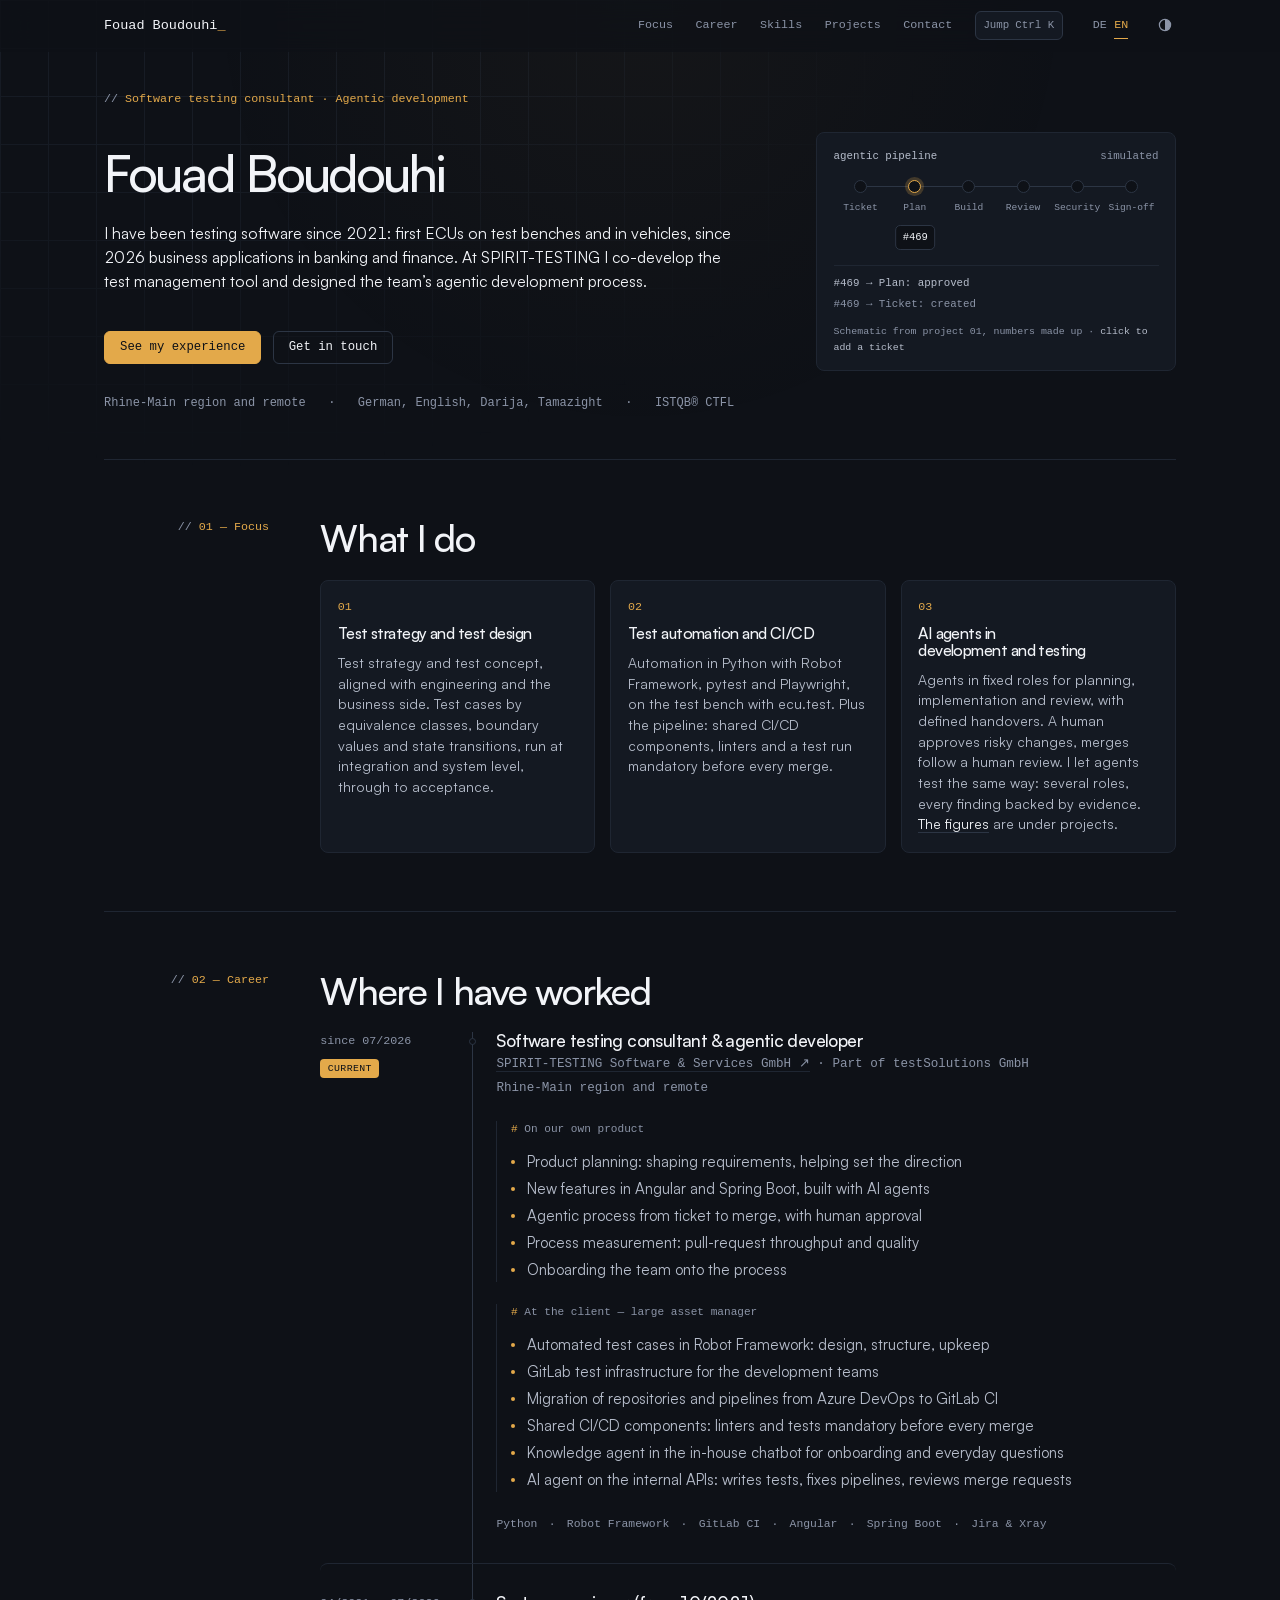
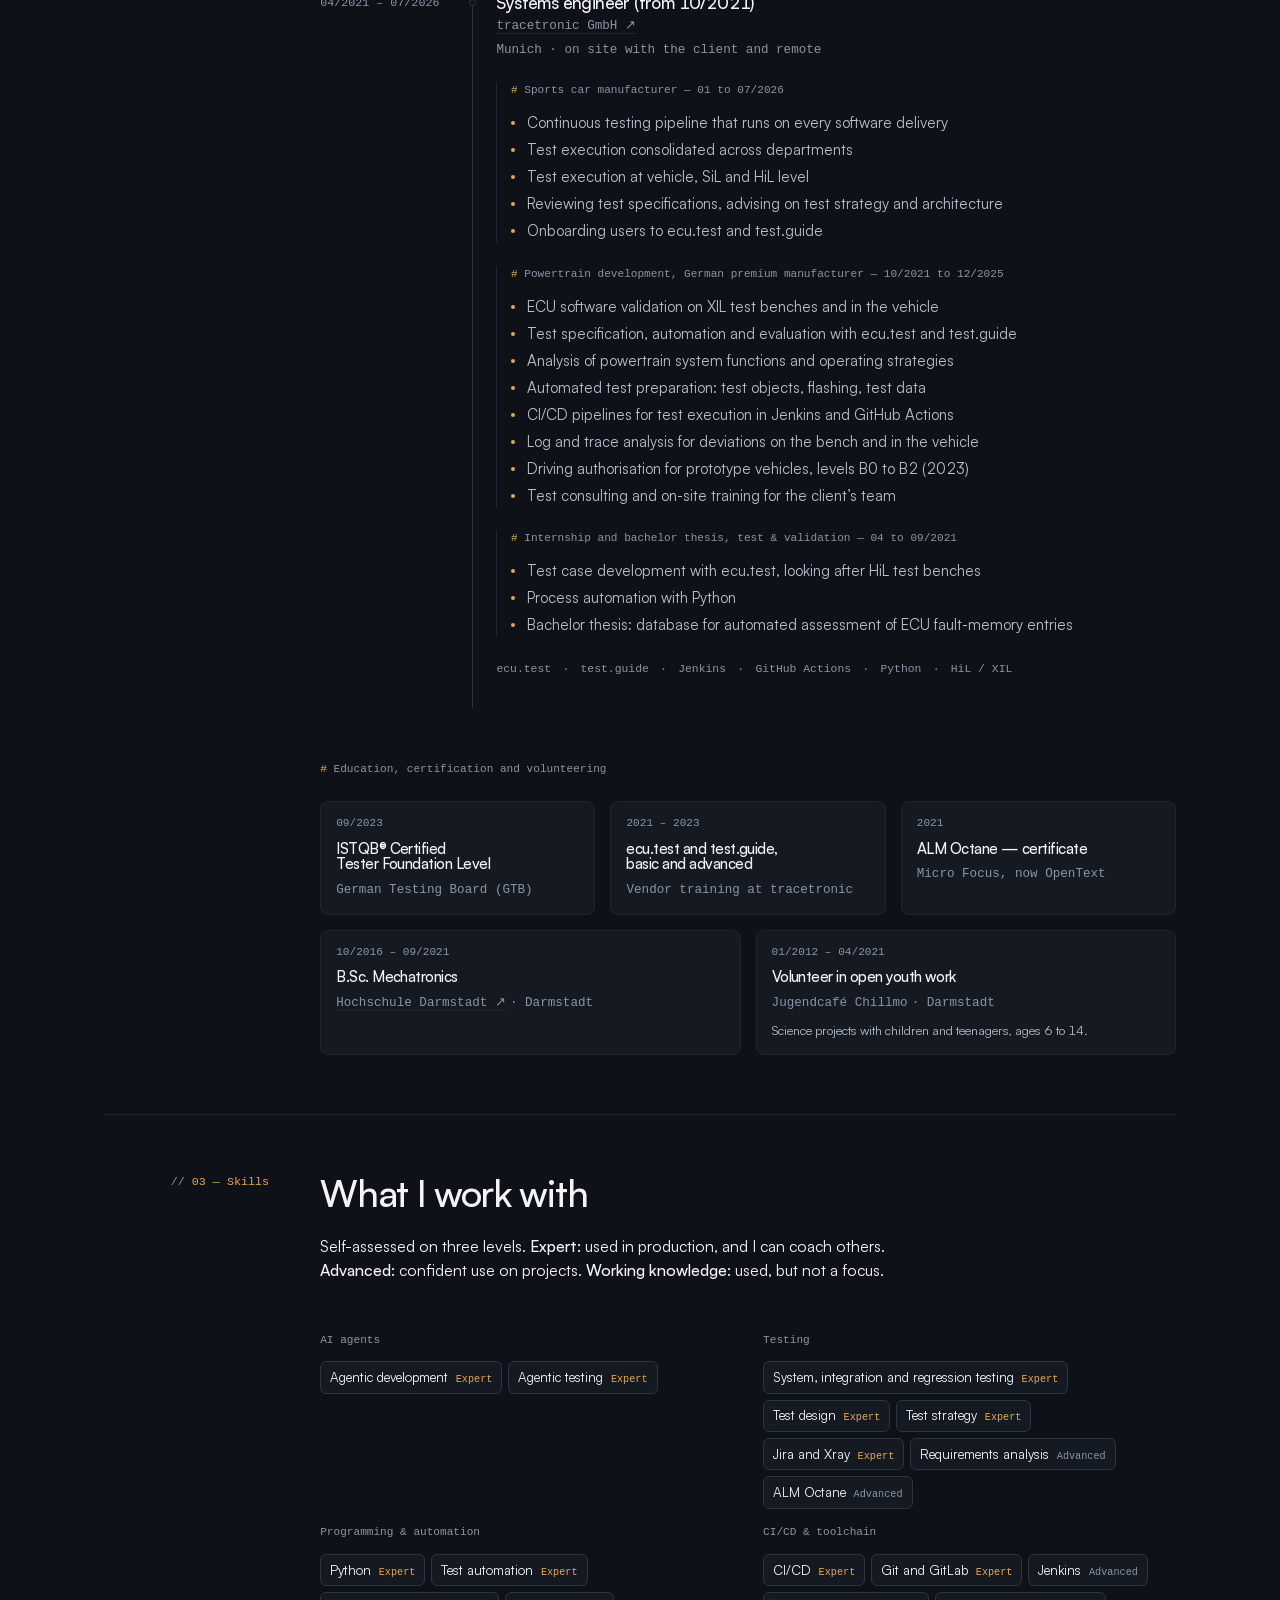
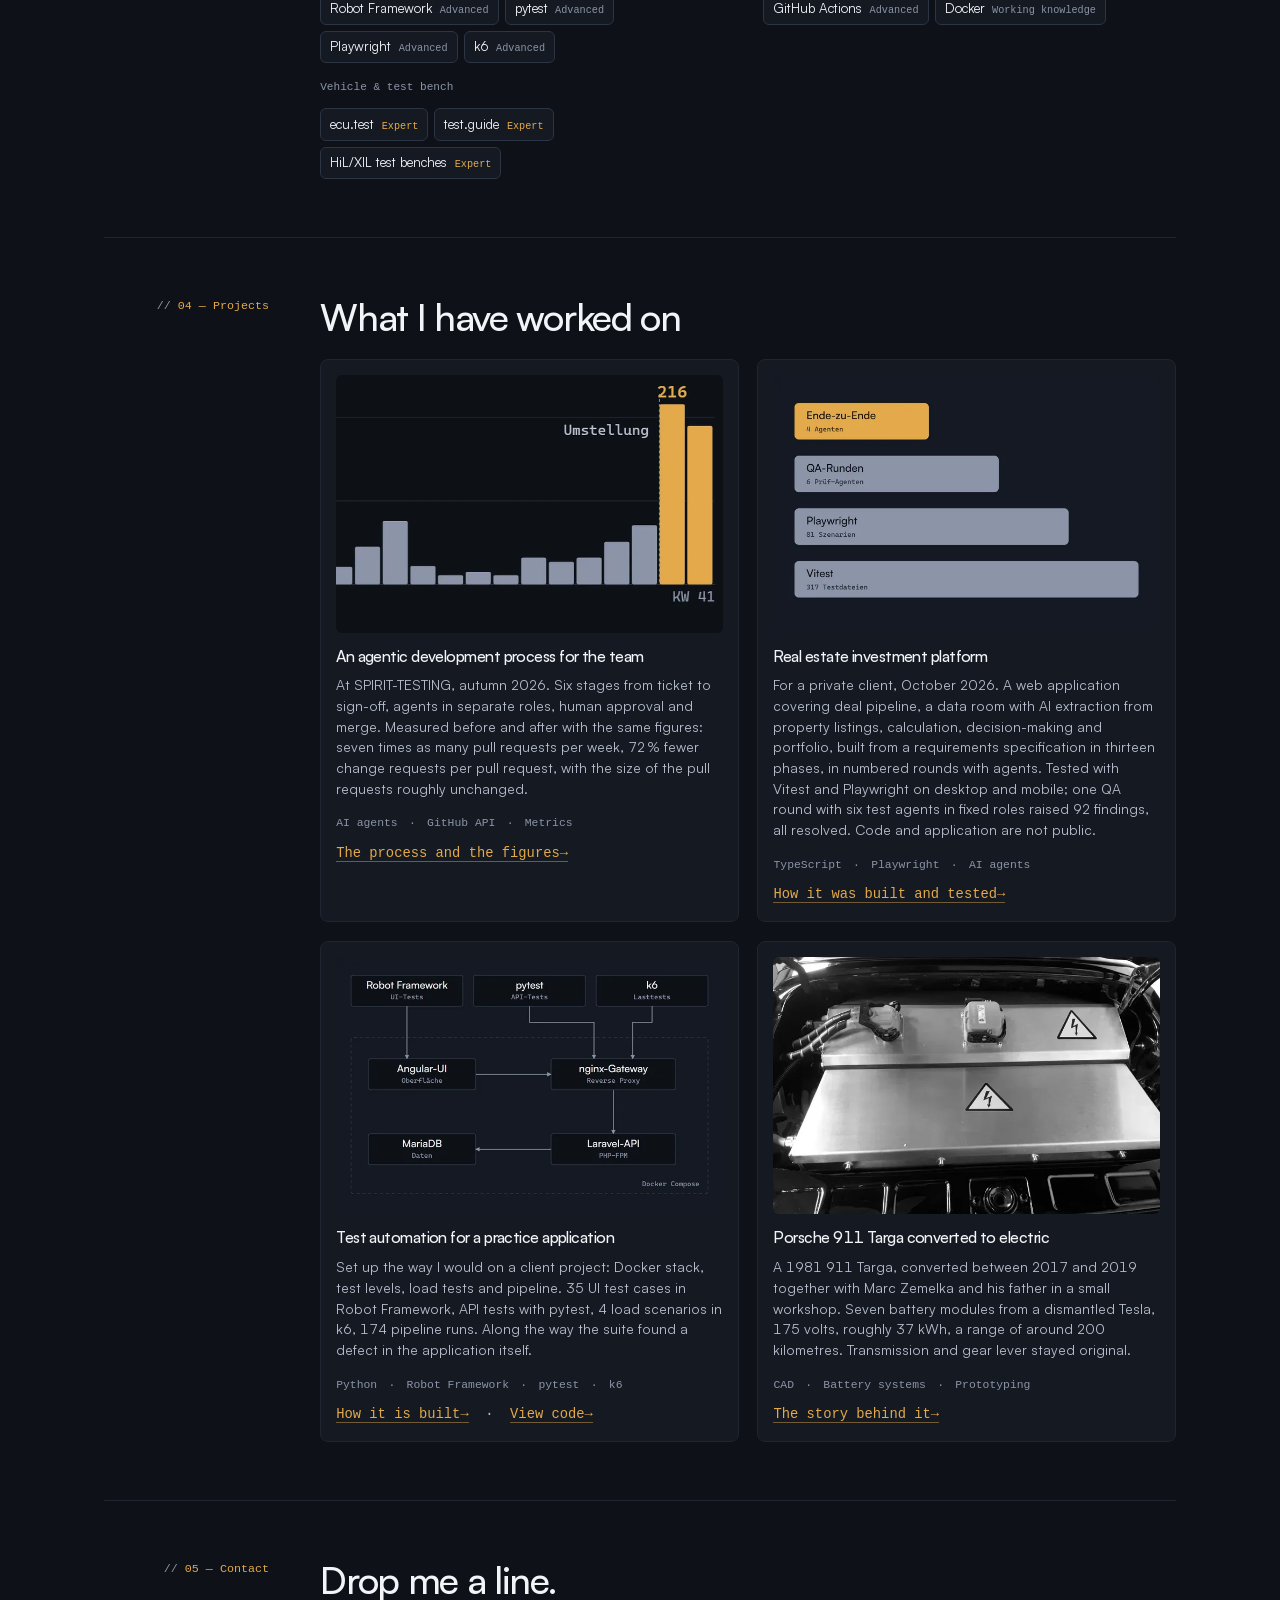
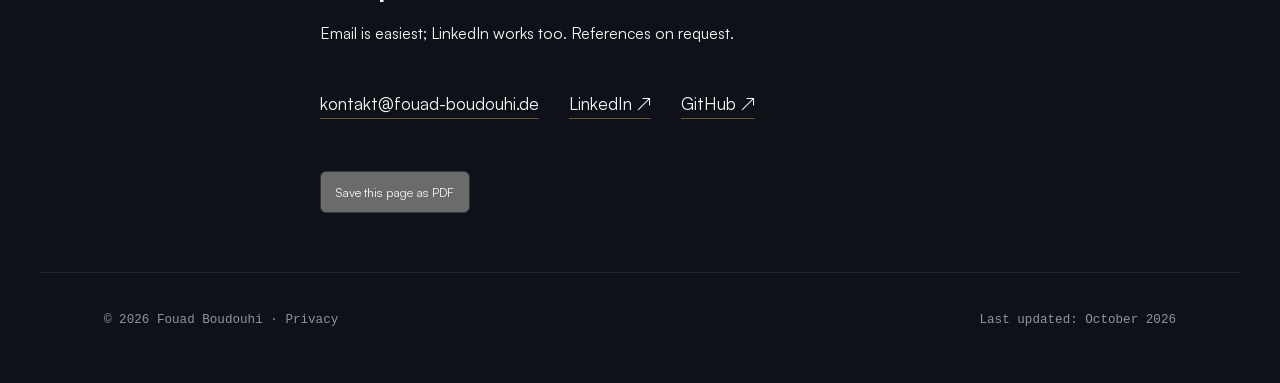
==== index.html @ e97fca6d "Startseite gekuerzt: Hero, Schwerpunkte, Werdegang, Faehigkeiten, Kontakt Dopplungen und Erklaersaet" ====
<!doctype html>
<html lang="de" data-lang="de">
<head>
<meta charset="utf-8">
<meta name="viewport" content="width=device-width, initial-scale=1">
<title>Fouad Boudouhi — Berater für Softwaretesting und agentische Entwicklung</title>
<meta name="description" content="Fouad Boudouhi, Berater für Softwaretesting und agentische Entwicklung bei SPIRIT-TESTING. Testautomatisierung, CI/CD und KI-Agenten in Entwicklung und Test. Automotive, Banking &amp; Finance, Rhein-Main und remote.">
<meta name="color-scheme" content="dark light">
<meta name="theme-color" content="#0e1117">
<!-- Vorschau beim Teilen. Kommt eine eigene Domain, die drei absoluten Adressen hier umstellen. -->
<link rel="canonical" href="https://fouad-boudouhi.de/">
<meta property="og:type" content="profile">
<meta property="og:url" content="https://fouad-boudouhi.de/">
<meta property="og:site_name" content="Fouad Boudouhi">
<meta property="og:locale" content="de_DE">
<meta property="og:locale:alternate" content="en_GB">
<meta property="og:title" content="Fouad Boudouhi — Berater für Softwaretesting und agentische Entwicklung">
<meta property="og:description" content="Testautomatisierung, CI/CD und KI-Agenten in Entwicklung und Test. Seit 2021 in Automotive, seit 2026 in Banking &amp; Finance.">
<meta property="og:image" content="https://fouad-boudouhi.de/assets/og-image.png">
<meta property="og:image:width" content="1200">
<meta property="og:image:height" content="630">
<meta property="og:image:alt" content="Fouad Boudouhi, Berater für Softwaretesting">
<meta name="twitter:card" content="summary_large_image">
<link rel="icon" href="data:image/svg+xml,%3Csvg xmlns='http://www.w3.org/2000/svg' viewBox='0 0 32 32'%3E%3Crect width='32' height='32' rx='6' fill='%230b0b0c'/%3E%3Ctext x='16' y='22' font-family='system-ui,sans-serif' font-weight='500' font-size='15' fill='%23f4f2ee' text-anchor='middle'%3EFB%3C/text%3E%3C/svg%3E">
<script>(function(d){d.classList.add("js");try{if(localStorage.getItem("fb-theme")==="light"){d.setAttribute("data-theme","light");var m=document.querySelector('meta[name="theme-color"]');if(m)m.setAttribute("content","#f6f5f2")}var l=localStorage.getItem("fb-lang")||(navigator.language||"de").slice(0,2);l=l==="en"?"en":"de";d.setAttribute("lang",l);d.setAttribute("data-lang",l)}catch(e){}})(document.documentElement)</script>
<link rel="preload" href="assets/fonts/satoshi-400.woff2" as="font" type="font/woff2" crossorigin>
<link rel="preload" href="assets/fonts/satoshi-500.woff2" as="font" type="font/woff2" crossorigin>
<link rel="stylesheet" href="assets/styles.css?v=265b7cc2">
<script type="application/ld+json">
{
  "@context": "https://schema.org",
  "@type": "Person",
  "name": "Fouad Boudouhi",
  "jobTitle": "Berater für Softwaretesting und agentische Entwicklung",
  "worksFor": { "@type": "Organization", "name": "SPIRIT-TESTING Software & Services GmbH", "url": "https://www.spirit-testing.com" },
  "url": "https://fouad-boudouhi.de/",
  "image": "https://fouad-boudouhi.de/assets/og-image.png",
  "sameAs": ["https://www.linkedin.com/in/fouadboudouhi", "https://github.com/fouadboudouhi"],
  "alumniOf": { "@type": "CollegeOrUniversity", "name": "Hochschule Darmstadt" },
  "hasCredential": { "@type": "EducationalOccupationalCredential", "name": "ISTQB Certified Tester Foundation Level" },
  "knowsLanguage": ["de", "en", "ary", "zgh"],
  "knowsAbout": ["Softwaretest", "Testautomatisierung", "CI/CD", "KI-Agenten", "Robot Framework", "Playwright", "pytest", "k6", "ecu.test", "test.guide"],
  "homeLocation": { "@type": "Place", "name": "Rhein-Main-Gebiet, Deutschland" }
}
</script>
</head>
<body>

<div id="fortschritt"></div>
<div id="schein"></div>

<a class="skip-link" href="#main"><span lang="de">Zum Inhalt springen</span><span lang="en">Skip to content</span></a>

<header class="topbar" id="kopf">
  <div class="wrap topbar__inner">
    <a class="topbar__name" href="#top">Fouad Boudouhi</a>
    <nav class="topbar__nav" aria-label="Hauptnavigation">
      <a href="#arbeit" class="is-optional"><span lang="de">Schwerpunkte</span><span lang="en">Focus</span></a>
      <a href="#werdegang"><span lang="de">Werdegang</span><span lang="en">Career</span></a>
      <a href="#faehigkeiten" class="is-optional"><span lang="de">Fähigkeiten</span><span lang="en">Skills</span></a>
      <a href="#projekte" class="is-optional"><span lang="de">Projekte</span><span lang="en">Projects</span></a>
      <a href="#kontakt"><span lang="de">Kontakt</span><span lang="en">Contact</span></a>
      <span class="langswitch" role="group" aria-label="Sprache / Language">
        <button type="button" data-set-lang="de" aria-pressed="true">DE</button>
        <button type="button" data-set-lang="en" aria-pressed="false">EN</button>
      </span>
      <button type="button" class="themeswitch" data-toggle-theme aria-pressed="false" aria-label="Hell / Dunkel umschalten · Light / dark" title="Hell / Dunkel">
        <svg viewBox="0 0 16 16" width="14" height="14" aria-hidden="true"><circle cx="8" cy="8" r="6.4" fill="none" stroke="currentColor" stroke-width="1.4"/><path d="M8 1.6a6.4 6.4 0 0 1 0 12.8z" fill="currentColor"/></svg>
      </button>
    </nav>
  </div>
</header>

<main id="main">

  <!-- ============================================================= Hero -->
  <section class="wrap hero" id="top">
    <div class="hero__text">
    <p class="marke"><span lang="de">Berater für Softwaretesting · Agentische Entwicklung</span><span lang="en">Software testing consultant · Agentic development</span></p>
    <h1 class="hero__titel">Fouad Boudouhi</h1>
    <p class="vorspann">
      <span lang="de">Ich teste Software seit 2021: erst Steuergeräte an Prüfständen und im Fahrzeug, seit 2026 Fachanwendungen in Banking&nbsp;&amp;&nbsp;Finance. Bei SPIRIT-TESTING baue ich am Testmanagement-Werkzeug mit und habe den agentischen Entwicklungsprozess des Teams entworfen.</span>
      <span lang="en">I have been testing software since 2021: first ECUs on test benches and in vehicles, since 2026 business applications in banking and finance. At SPIRIT-TESTING I co-develop the test management tool and designed the team’s agentic development process.</span>
    </p>

    <div class="actions">
      <a class="btn btn--solid" href="#werdegang"><span lang="de">Werdegang ansehen</span><span lang="en">See my experience</span></a>
      <a class="btn btn--ghost" href="#kontakt"><span lang="de">Kontakt aufnehmen</span><span lang="en">Get in touch</span></a>
    </div>

    <p class="status">
      <span><span lang="de">Rhein-Main-Gebiet und remote</span><span lang="en">Rhine-Main region and remote</span></span>
      <span><span lang="de">Deutsch, Englisch, Darija, Tamazight</span><span lang="en">German, English, Darija, Tamazight</span></span>
      <span>ISTQB&reg; CTFL</span>
    </p>
    </div>
    <div class="pipeline" data-pipeline aria-hidden="true"></div>
  </section>

  <div class="wrap"><div class="strich"></div></div>

  <!-- ===================================================== Schwerpunkte -->
  <section class="wrap" id="arbeit">
    <p class="marke auf">01 — <span lang="de">Schwerpunkte</span><span lang="en">Focus</span></p>
    <h2 class="titel auf"><span lang="de">Was ich mache</span><span lang="en">What I do</span></h2>

    <div class="reach">
      <div class="reach__item auf">
        <h3 class="reach__title"><span lang="de">Teststrategie und Testentwurf</span><span lang="en">Test strategy and test design</span></h3>
        <p lang="de">Teststrategie und Testkonzept, abgestimmt mit Entwicklung und Fachbereich. Testfälle nach Äquivalenzklassen, Grenzwerten und Zustandsübergängen, durchgeführt auf Integrations- und Systemebene, bis zur Abnahme.</p>
        <p lang="en">Test strategy and test concept, aligned with engineering and the business side. Test cases by equivalence classes, boundary values and state transitions, run at integration and system level, through to acceptance.</p>
      </div>

      <div class="reach__item auf">
        <h3 class="reach__title"><span lang="de">Testautomatisierung und CI/CD</span><span lang="en">Test automation and CI/CD</span></h3>
        <p lang="de">Automatisierung in Python mit Robot Framework, pytest und Playwright, am Prüfstand mit ecu.test. Dazu die Pipeline: zentrale CI/CD-Komponenten, Linter und Testlauf als Pflicht vor jedem Merge.</p>
        <p lang="en">Automation in Python with Robot Framework, pytest and Playwright, on the test bench with ecu.test. Plus the pipeline: shared CI/CD components, linters and a test run mandatory before every merge.</p>
      </div>

      <div class="reach__item auf">
        <h3 class="reach__title"><span lang="de">KI-Agenten in Entwicklung und Test</span><span lang="en">AI agents in development and testing</span></h3>
        <p lang="de">Agenten in festen Rollen für Planung, Umsetzung und Review, mit definierten Übergaben. Riskante Änderungen gibt ein Mensch frei, gemergt wird nach menschlichem Review. Nach demselben Muster lasse ich Agenten testen: mehrere Rollen, jeder Befund mit Beleg. <a href="agentische-entwicklung.html">Die Zahlen</a> stehen bei den Projekten.</p>
        <p lang="en">Agents in fixed roles for planning, implementation and review, with defined handovers. A human approves risky changes, merges follow a human review. I let agents test the same way: several roles, every finding backed by evidence. <a href="agentische-entwicklung.html">The figures</a> are under projects.</p>
      </div>
    </div>
  </section>

  <div class="wrap"><div class="strich"></div></div>

  <!-- ======================================================== Werdegang -->
  <section class="wrap" id="werdegang">
    <p class="marke auf">02 — <span lang="de">Werdegang</span><span lang="en">Career</span></p>
    <h2 class="titel auf"><span lang="de">Stationen</span><span lang="en">Where I have worked</span></h2>

    <div class="station auf">
      <p class="station__when"><span lang="de">seit 07/2026</span><span lang="en">since 07/2026</span><span class="badge"><span lang="de">Aktuell</span><span lang="en">Current</span></span></p>
      <div>
        <h3 class="station__role"><span lang="de">Berater für Softwaretesting &amp; agentische Entwicklung</span><span lang="en">Software testing consultant &amp; agentic developer</span></h3>
        <p class="station__org"><a href="https://www.spirit-testing.com" rel="noopener">SPIRIT-TESTING Software &amp; Services GmbH</a> <span class="station__mutter"><span lang="de">Teil der testSolutions GmbH</span><span lang="en">Part of testSolutions GmbH</span></span></p>
        <p class="station__ort"><span lang="de">Rhein-Main-Gebiet und remote</span><span lang="en">Rhine-Main region and remote</span></p>


        <div class="einsatz">
        <p class="engagement"><span lang="de">Im eigenen Produkt</span><span lang="en">On our own product</span></p>
        <ul class="station__list" lang="de">
          <li>Produktplanung: Anforderungen zuschneiden, fachliche Richtung mitgestalten</li>
          <li>Neue Funktionen in Angular und Spring Boot, umgesetzt mit KI-Agenten</li>
          <li>Agentischer Prozess vom Ticket bis zum Merge, mit Freigabe durch Menschen</li>
          <li>Messung des Prozesses: Durchsatz und Qualität der Pull Requests</li>
          <li>Einarbeitung des Teams in den Prozess</li>
        </ul>
        <ul class="station__list" lang="en">
          <li>Product planning: shaping requirements, helping set the direction</li>
          <li>New features in Angular and Spring Boot, built with AI agents</li>
          <li>Agentic process from ticket to merge, with human approval</li>
          <li>Process measurement: pull-request throughput and quality</li>
          <li>Onboarding the team onto the process</li>
        </ul>
        </div>

        <div class="einsatz">
        <p class="engagement"><span lang="de">Beim Kunden — große Fondsgesellschaft</span><span lang="en">At the client — large asset manager</span></p>
        <ul class="station__list" lang="de">
          <li>Automatisierte Testfälle mit Robot Framework: Konzeption, Struktur, Pflege</li>
          <li>Testinfrastruktur in GitLab für die Entwicklungsteams</li>
          <li>Migration der Repositories und Pipelines von Azure DevOps nach GitLab CI</li>
          <li>Zentrale CI/CD-Komponenten: Linter und Testlauf als Pflicht vor jedem Merge</li>
          <li>Wissensagent im hauseigenen Chatbot für Onboarding- und Alltagsfragen</li>
          <li>KI-Agent auf den internen APIs: schreibt Tests, repariert Pipelines, prüft Merge Requests</li>
        </ul>
        <ul class="station__list" lang="en">
          <li>Automated test cases in Robot Framework: design, structure, upkeep</li>
          <li>GitLab test infrastructure for the development teams</li>
          <li>Migration of repositories and pipelines from Azure DevOps to GitLab CI</li>
          <li>Shared CI/CD components: linters and tests mandatory before every merge</li>
          <li>Knowledge agent in the in-house chatbot for onboarding and everyday questions</li>
          <li>AI agent on the internal APIs: writes tests, fixes pipelines, reviews merge requests</li>
        </ul>
        </div>

        <ul class="tags"><li>Python</li><li>Robot Framework</li><li>GitLab CI</li><li>Angular</li><li>Spring Boot</li><li>Jira &amp; Xray</li></ul>
      </div>
    </div>

    <div class="station auf">
      <p class="station__when">04/2021 – 07/2026</p>
      <div>
        <h3 class="station__role"><span lang="de">Systemingenieur (ab 10/2021)</span><span lang="en">Systems engineer (from 10/2021)</span></h3>
        <p class="station__org"><a href="https://www.tracetronic.de" rel="noopener">tracetronic GmbH</a></p>
        <p class="station__ort"><span lang="de">München · beim Kunden vor Ort und remote</span><span lang="en">Munich · on site with the client and remote</span></p>

        <div class="einsatz">
        <p class="engagement"><span lang="de">Sportwagenhersteller — 01 bis 07/2026</span><span lang="en">Sports car manufacturer — 01 to 07/2026</span></p>
        <ul class="station__list" lang="de">
          <li>Continuous-Testing-Pipeline, die bei jeder Softwareabgabe automatisch anläuft</li>
          <li>Testausführung über Abteilungsgrenzen zusammengeführt</li>
          <li>Testdurchführung auf Fahrzeug-, SiL- und HiL-Ebene</li>
          <li>Review von Testspezifikationen, Beratung zu Teststrategie und Testarchitektur</li>
          <li>Einarbeitung der Anwender in ecu.test und test.guide</li>
        </ul>
        <ul class="station__list" lang="en">
          <li>Continuous testing pipeline that runs on every software delivery</li>
          <li>Test execution consolidated across departments</li>
          <li>Test execution at vehicle, SiL and HiL level</li>
          <li>Reviewing test specifications, advising on test strategy and architecture</li>
          <li>Onboarding users to ecu.test and test.guide</li>
        </ul>
        </div>

        <div class="einsatz">
        <p class="engagement"><span lang="de">Antriebsentwicklung, deutscher Premium-Hersteller — 10/2021 bis 12/2025</span><span lang="en">Powertrain development, German premium manufacturer — 10/2021 to 12/2025</span></p>
        <ul class="station__list" lang="de">
          <li>Absicherung der Steuergeräte-Software an XIL-Prüfständen und im Fahrzeug</li>
          <li>Testspezifikation, Automatisierung und Auswertung mit ecu.test und test.guide</li>
          <li>Analyse von Systemfunktionen und Betriebsstrategien im Antriebsstrang</li>
          <li>Automatisierte Testvorbereitung: Testobjekte, Flashen, Testdaten</li>
          <li>CI/CD-Pipelines für die Testausführung in Jenkins und GitHub Actions</li>
          <li>Log- und Trace-Analyse bei Abweichungen am Prüfstand und im Fahrzeug</li>
          <li>Fahrberechtigung für Prototypenfahrzeuge, Stufen B0 bis B2 (2023)</li>
          <li>Testberatung und Schulung des Kundenteams vor Ort</li>
        </ul>
        <ul class="station__list" lang="en">
          <li>ECU software validation on XIL test benches and in the vehicle</li>
          <li>Test specification, automation and evaluation with ecu.test and test.guide</li>
          <li>Analysis of powertrain system functions and operating strategies</li>
          <li>Automated test preparation: test objects, flashing, test data</li>
          <li>CI/CD pipelines for test execution in Jenkins and GitHub Actions</li>
          <li>Log and trace analysis for deviations on the bench and in the vehicle</li>
          <li>Driving authorisation for prototype vehicles, levels B0 to B2 (2023)</li>
          <li>Test consulting and on-site training for the client’s team</li>
        </ul>
        </div>

        <div class="einsatz">
        <p class="engagement"><span lang="de">Praktikum und Bachelorarbeit, Test &amp; Absicherung — 04 bis 09/2021</span><span lang="en">Internship and bachelor thesis, test &amp; validation — 04 to 09/2021</span></p>
        <ul class="station__list" lang="de">
          <li>Testfallentwicklung mit ecu.test, Betreuung von HiL-Prüfständen</li>
          <li>Prozessautomatisierung mit Python</li>
          <li>Bachelorarbeit: Datenbank zur automatisierten Bewertung von Fehlerspeichereinträgen</li>
        </ul>
        <ul class="station__list" lang="en">
          <li>Test case development with ecu.test, looking after HiL test benches</li>
          <li>Process automation with Python</li>
          <li>Bachelor thesis: database for automated assessment of ECU fault-memory entries</li>
        </ul>
        </div>

        <ul class="tags"><li>ecu.test</li><li>test.guide</li><li>Jenkins</li><li>GitHub Actions</li><li>Python</li><li>HiL / XIL</li></ul>
      </div>
    </div>

    <p class="gruppe auf"><span lang="de">Ausbildung, Zertifikat und Ehrenamt</span><span lang="en">Education, certification and volunteering</span></p>

    <div class="kompakt">
    <div class="station station--kompakt auf">
      <p class="station__when">09/2023</p>
      <div>
        <h3 class="station__role">ISTQB&reg; Certified Tester Foundation Level</h3>
        <p class="station__org">German Testing Board (GTB)</p>
      </div>
    </div>

    <div class="station station--kompakt auf">
      <p class="station__when">2021 – 2023</p>
      <div>
        <h3 class="station__role"><span lang="de">ecu.test und test.guide, Basic und Advanced</span><span lang="en">ecu.test and test.guide, basic and advanced</span></h3>
        <p class="station__org"><span lang="de">Herstellerschulungen bei tracetronic</span><span lang="en">Vendor training at tracetronic</span></p>
      </div>
    </div>

    <div class="station station--kompakt auf">
      <p class="station__when">2021</p>
      <div>
        <h3 class="station__role"><span lang="de">ALM Octane — Zertifikat</span><span lang="en">ALM Octane — certificate</span></h3>
        <p class="station__org"><span lang="de">Micro Focus, heute OpenText</span><span lang="en">Micro Focus, now OpenText</span></p>
      </div>
    </div>

    <div class="station station--kompakt auf">
      <p class="station__when">10/2016 – 09/2021</p>
      <div>
        <h3 class="station__role"><span lang="de">B.Sc. Mechatronik</span><span lang="en">B.Sc. Mechatronics</span></h3>
        <p class="station__org"><a href="https://h-da.de" rel="noopener">Hochschule Darmstadt</a></p>
        <p class="station__ort">Darmstadt</p>
      </div>
    </div>

    <div class="station station--kompakt auf">
      <p class="station__when">01/2012 – 04/2021</p>
      <div>
        <h3 class="station__role"><span lang="de">Ehrenamt in der offenen Kinder- und Jugendarbeit</span><span lang="en">Volunteer in open youth work</span></h3>
        <p class="station__org">Jugendcafé Chillmo</p>
        <p class="station__ort">Darmstadt</p>
        <p class="station__kurz">
          <span lang="de">Naturwissenschaftliche Projekte mit Kindern und Jugendlichen, 6 bis 14 Jahre.</span>
          <span lang="en">Science projects with children and teenagers, ages 6 to 14.</span>
        </p>
      </div>
    </div>
    </div>
  </section>

  <div class="wrap"><div class="strich"></div></div>

  <!-- ====================================================== Fähigkeiten -->
  <section class="wrap" id="faehigkeiten">
    <p class="marke auf">03 — <span lang="de">Fähigkeiten</span><span lang="en">Skills</span></p>
    <h2 class="titel auf"><span lang="de">Womit ich arbeite</span><span lang="en">What I work with</span></h2>
    <p class="vorspann auf" style="margin-bottom: var(--sp-8)">
      <span lang="de">Selbst eingeschätzt in drei Stufen. <b>Sehr gut:</b> produktiv eingesetzt, ich kann andere darin anleiten. <b>Gut:</b> sicher im Projekteinsatz. <b>Solide:</b> eingesetzt, aber kein Schwerpunkt.</span>
      <span lang="en">Self-assessed on three levels. <b>Expert:</b> used in production, and I can coach others. <b>Advanced:</b> confident use on projects. <b>Working knowledge:</b> used, but not a focus.</span>
    </p>

    <div class="skills">
      <div class="skills__group auf">
        <h3><span lang="de">KI-Agenten</span><span lang="en">AI agents</span></h3>
        <ul class="skills__list">
          <li><span><span lang="de">Agentische Entwicklung</span><span lang="en">Agentic development</span></span><span class="level" data-level="4"><span lang="de">Sehr gut</span><span lang="en">Expert</span></span></li>
          <li><span><span lang="de">Agentisches Testen</span><span lang="en">Agentic testing</span></span><span class="level" data-level="4"><span lang="de">Sehr gut</span><span lang="en">Expert</span></span></li>
        </ul>
      </div>
      <div class="skills__group auf">
        <h3><span lang="de">Testen</span><span lang="en">Testing</span></h3>
        <ul class="skills__list">
          <li><span><span lang="de">System-, Integrations- und Regressionstest</span><span lang="en">System, integration and regression testing</span></span><span class="level" data-level="4"><span lang="de">Sehr gut</span><span lang="en">Expert</span></span></li>
          <li><span><span lang="de">Testentwurf</span><span lang="en">Test design</span></span><span class="level" data-level="4"><span lang="de">Sehr gut</span><span lang="en">Expert</span></span></li>
          <li><span><span lang="de">Teststrategie</span><span lang="en">Test strategy</span></span><span class="level" data-level="4"><span lang="de">Sehr gut</span><span lang="en">Expert</span></span></li>
          <li><span><span lang="de">Jira und Xray</span><span lang="en">Jira and Xray</span></span><span class="level" data-level="4"><span lang="de">Sehr gut</span><span lang="en">Expert</span></span></li>
          <li><span><span lang="de">Anforderungsanalyse</span><span lang="en">Requirements analysis</span></span><span class="level" data-level="3"><span lang="de">Gut</span><span lang="en">Advanced</span></span></li>
          <li><span>ALM Octane</span><span class="level" data-level="3"><span lang="de">Gut</span><span lang="en">Advanced</span></span></li>
        </ul>
      </div>
      <div class="skills__group auf">
        <h3><span lang="de">Programmierung &amp; Automatisierung</span><span lang="en">Programming &amp; automation</span></h3>
        <ul class="skills__list">
          <li><span>Python</span><span class="level" data-level="4"><span lang="de">Sehr gut</span><span lang="en">Expert</span></span></li>
          <li><span><span lang="de">Testautomatisierung</span><span lang="en">Test automation</span></span><span class="level" data-level="4"><span lang="de">Sehr gut</span><span lang="en">Expert</span></span></li>
          <li><span>Robot Framework</span><span class="level" data-level="3"><span lang="de">Gut</span><span lang="en">Advanced</span></span></li>
          <li><span>pytest</span><span class="level" data-level="3"><span lang="de">Gut</span><span lang="en">Advanced</span></span></li>
          <li><span>Playwright</span><span class="level" data-level="3"><span lang="de">Gut</span><span lang="en">Advanced</span></span></li>
          <li><span>k6</span><span class="level" data-level="3"><span lang="de">Gut</span><span lang="en">Advanced</span></span></li>
        </ul>
      </div>
      <div class="skills__group auf">
        <h3><span lang="de">CI/CD &amp; Werkzeugkette</span><span lang="en">CI/CD &amp; toolchain</span></h3>
        <ul class="skills__list">
          <li><span>CI/CD</span><span class="level" data-level="4"><span lang="de">Sehr gut</span><span lang="en">Expert</span></span></li>
          <li><span><span lang="de">Git und GitLab</span><span lang="en">Git and GitLab</span></span><span class="level" data-level="4"><span lang="de">Sehr gut</span><span lang="en">Expert</span></span></li>
          <li><span>Jenkins</span><span class="level" data-level="3"><span lang="de">Gut</span><span lang="en">Advanced</span></span></li>
          <li><span>GitHub Actions</span><span class="level" data-level="3"><span lang="de">Gut</span><span lang="en">Advanced</span></span></li>
          <li><span>Docker</span><span class="level" data-level="2"><span lang="de">Solide</span><span lang="en">Working knowledge</span></span></li>
        </ul>
      </div>
      <div class="skills__group auf">
        <h3><span lang="de">Fahrzeug &amp; Prüfstand</span><span lang="en">Vehicle &amp; test bench</span></h3>
        <ul class="skills__list">
          <li><span>ecu.test</span><span class="level" data-level="4"><span lang="de">Sehr gut</span><span lang="en">Expert</span></span></li>
          <li><span>test.guide</span><span class="level" data-level="4"><span lang="de">Sehr gut</span><span lang="en">Expert</span></span></li>
          <li><span><span lang="de">HiL/XIL-Prüfstände</span><span lang="en">HiL/XIL test benches</span></span><span class="level" data-level="4"><span lang="de">Sehr gut</span><span lang="en">Expert</span></span></li>
        </ul>
      </div>
    </div>
  </section>

  <div class="wrap"><div class="strich"></div></div>

  <!-- ========================================================== Projekte -->
  <section class="wrap" id="projekte">
    <p class="marke auf">04 — <span lang="de">Projekte</span><span lang="en">Projects</span></p>
    <h2 class="titel auf"><span lang="de">Woran ich gearbeitet habe</span><span lang="en">What I have worked on</span></h2>

    <div class="projekte">
      <article class="projekt auf">
        <a class="projekt__bild" href="agentische-entwicklung.html" tabindex="-1" aria-hidden="true"><img src="assets/thumbs/agentische-entwicklung.webp" width="720" height="480" alt="" loading="lazy" decoding="async"></a>
        <div class="projekt__text">
        <h3><span lang="de">Agentischer Entwicklungsprozess im Team</span><span lang="en">An agentic development process for the team</span></h3>
        <p lang="de">Bei SPIRIT-TESTING, Herbst 2026. Sechs Stufen vom Ticket bis zur Abnahme, Agenten in getrennten Rollen, Freigabe und Merge durch Menschen. Vorher und nachher mit denselben Kennzahlen gemessen: siebenmal so viele Pull Requests je Woche, 72 % weniger Änderungswünsche je Pull Request, bei etwa gleicher Größe der Änderungen.</p>
        <p lang="en">At SPIRIT-TESTING, autumn 2026. Six stages from ticket to sign-off, agents in separate roles, human approval and merge. Measured before and after with the same figures: seven times as many pull requests per week, 72 % fewer change requests per pull request, with the size of the pull requests roughly unchanged.</p>
        <ul class="tags"><li><span lang="de">KI-Agenten</span><span lang="en">AI agents</span></li><li>GitHub API</li><li><span lang="de">Kennzahlen</span><span lang="en">Metrics</span></li></ul>
        <p class="projekt__link"><a href="agentische-entwicklung.html"><span lang="de">Der Ablauf und die Zahlen</span><span lang="en">The process and the figures</span></a></p>
        </div>
      </article>

      <article class="projekt auf">
        <a class="projekt__bild" href="investment-plattform.html" tabindex="-1" aria-hidden="true"><img src="assets/thumbs/investment-plattform.webp" width="720" height="480" alt="" loading="lazy" decoding="async"></a>
        <div class="projekt__text">
        <h3><span lang="de">Investment-Plattform für Immobilien</span><span lang="en">Real estate investment platform</span></h3>
        <p lang="de">Für einen privaten Auftraggeber, Oktober 2026. Webanwendung für Deal-Pipeline, Datenraum mit KI-Extraktion aus Exposés, Kalkulation, Entscheidung und Portfolio, aus einem Lastenheft in dreizehn Phasen umgesetzt, in nummerierten Runden mit Agenten. Getestet mit Vitest und Playwright auf Desktop und Handy; eine QA-Runde mit sechs Prüf-Agenten in festen Rollen fand 92 Befunde, alle behoben. Code und Anwendung sind nicht öffentlich.</p>
        <p lang="en">For a private client, October 2026. A web application covering deal pipeline, a data room with AI extraction from property listings, calculation, decision-making and portfolio, built from a requirements specification in thirteen phases, in numbered rounds with agents. Tested with Vitest and Playwright on desktop and mobile; one QA round with six test agents in fixed roles raised 92 findings, all resolved. Code and application are not public.</p>
        <ul class="tags"><li>TypeScript</li><li>Playwright</li><li><span lang="de">KI-Agenten</span><span lang="en">AI agents</span></li></ul>
        <p class="projekt__link"><a href="investment-plattform.html"><span lang="de">Wie es gebaut und getestet wurde</span><span lang="en">How it was built and tested</span></a></p>
        </div>
      </article>

      <article class="projekt auf">
        <a class="projekt__bild" href="testautomatisierung.html" tabindex="-1" aria-hidden="true"><img src="assets/thumbs/testautomatisierung.webp" width="720" height="480" alt="" loading="lazy" decoding="async"></a>
        <div class="projekt__text">
        <h3><span lang="de">Testautomatisierung für eine Übungsanwendung</span><span lang="en">Test automation for a practice application</span></h3>
        <p lang="de">Aufgebaut wie in einem Kundenprojekt: Docker-Stack, Teststufen, Lasttests und Pipeline. 35 UI-Testfälle in Robot Framework, API-Tests mit pytest, 4 Lastszenarien in k6, 174 Pipeline-Läufe. Die Suite hat dabei einen Fehler in der Anwendung selbst gefunden.</p>
        <p lang="en">Set up the way I would on a client project: Docker stack, test levels, load tests and pipeline. 35 UI test cases in Robot Framework, API tests with pytest, 4 load scenarios in k6, 174 pipeline runs. Along the way the suite found a defect in the application itself.</p>
        <ul class="tags"><li>Python</li><li>Robot Framework</li><li>pytest</li><li>k6</li></ul>
        <p class="projekt__link"><a href="testautomatisierung.html"><span lang="de">Wie es aufgebaut ist</span><span lang="en">How it is built</span></a> &nbsp;·&nbsp; <a href="https://github.com/fouadboudouhi/test-automation-practice-toolshop" rel="noopener"><span lang="de">Code ansehen</span><span lang="en">View code</span></a></p>
        </div>
      </article>

      <article class="projekt auf">
        <a class="projekt__bild" href="porsche.html" tabindex="-1" aria-hidden="true"><img src="assets/thumbs/porsche.webp" width="720" height="480" alt="" loading="lazy" decoding="async"></a>
        <div class="projekt__text">
        <h3><span lang="de">Porsche 911 Targa auf Elektroantrieb</span><span lang="en">Porsche 911 Targa converted to electric</span></h3>
        <p lang="de">Ein 911 Targa von 1981, zwischen 2017 und 2019 zusammen mit Marc Zemelka und seinem Vater in einer kleinen Werkstatt umgebaut. Sieben Batteriemodule aus einem zerlegten Tesla, 175 Volt, rund 37 kWh, rund 200 Kilometer Reichweite. Getriebe und Schaltung sind original geblieben.</p>
        <p lang="en">A 1981 911 Targa, converted between 2017 and 2019 together with Marc Zemelka and his father in a small workshop. Seven battery modules from a dismantled Tesla, 175 volts, roughly 37 kWh, a range of around 200 kilometres. Transmission and gear lever stayed original.</p>
        <ul class="tags"><li>CAD</li><li><span lang="de">Batteriesysteme</span><span lang="en">Battery systems</span></li><li><span lang="de">Prototypenbau</span><span lang="en">Prototyping</span></li></ul>
        <p class="projekt__link"><a href="porsche.html"><span lang="de">Die Geschichte dazu</span><span lang="en">The story behind it</span></a></p>
        </div>
      </article>
    </div>
  </section>

  <div class="wrap"><div class="strich"></div></div>

  <!-- =========================================================== Kontakt -->
  <section class="wrap" id="kontakt">
    <p class="marke auf">05 — <span lang="de">Kontakt</span><span lang="en">Contact</span></p>
    <h2 class="titel auf"><span lang="de">Schreib mir.</span><span lang="en">Drop me a line.</span></h2>
    <p class="vorspann auf">
      <span lang="de">Am einfachsten per E-Mail, sonst über LinkedIn. Referenzen auf Anfrage.</span>
      <span lang="en">Email is easiest; LinkedIn works too. References on request.</span>
    </p>
    <p class="kontakt__links auf">
      <a href="mailto:kontakt@fouad-boudouhi.de">kontakt@fouad-boudouhi.de</a>
      <a href="https://www.linkedin.com/in/fouadboudouhi" rel="me">LinkedIn</a>
      <a href="https://github.com/fouadboudouhi" rel="me">GitHub</a>
    </p>
    <p class="pdf auf">
      <button type="button" class="btn btn--ghost" data-print><span lang="de">Diese Seite als PDF speichern</span><span lang="en">Save this page as PDF</span></button>
    </p>
  </section>

</main>

<footer class="wrap footer">
  <span>&copy; 2026 Fouad Boudouhi ·
    <a href="datenschutz.html"><span lang="de">Datenschutz</span><span lang="en">Privacy</span></a>
  </span>
  <span><span lang="de">Stand: Oktober 2026</span><span lang="en">Last updated: October 2026</span></span>
</footer>

<script src="assets/app.js?v=c9329737" defer></script>
</body>
</html>
---- assets/styles.css ----
/* ==========================================================================
   Fouad Boudouhi — persönliche Seite
   Eine Schrift, kein Akzentton, Trennung durch Abstand statt durch Linien.
   Alle Werte genau einmal hier auf :root.
   ========================================================================== */

/* Satoshi, selbst ausgeliefert (ITF Free Font License).
   Nur die beiden Schnitte, die die Seite wirklich benutzt. */
@font-face {
  font-family: "Satoshi";
  src: url("fonts/satoshi-400.woff2") format("woff2");
  font-weight: 400;
  font-style: normal;
  font-display: swap;
}
@font-face {
  font-family: "Satoshi";
  src: url("fonts/satoshi-500.woff2") format("woff2");
  font-weight: 500;
  font-style: normal;
  font-display: swap;
}

:root {
  color-scheme: dark;

  /* Farben */
  /* Nachtblau: dunkel, aber getoent - die Umgebung eines Editors, nicht ein
     ausgeschalteter Bildschirm. Hell (unten) bekommt Ocker statt Blau. */
  --bg:        #0e1117;
  --flaeche:   #141922;
  --fg:        #f2f4f8;
  --mut:       #8b94a7;
  --mut-hell:  #b6bdcb;
  --hair:      #1f2632;
  --hair-hell: #2c3544;
  --glanz:     rgba(227, 169, 74, .07);     /* Lichtschein unter dem Zeiger */
  --akzent:    #e3a94a;                     /* Amber: Rubriken, Knopf, Badge, Hervorhebungen */
  --f-mono:    ui-monospace, "Cascadia Mono", "SF Mono", Menlo, Consolas, "Liberation Mono", monospace;

  /* Schrift */
  --f: "Satoshi", system-ui, -apple-system, "Segoe UI", Roboto, sans-serif;

  /* Größen — eine Stufung im Verhältnis 1,2, Grundgröße 17px (= 1rem).
     Jede Größe hat genau eine Aufgabe, von Mikrobeschriftung bis Schlagzeile. */
  --fs-2xs: 0.7rem;    /* Rubriken, Stufen, Tabellenköpfe   ~12px */
  --fs-xs:  0.84rem;   /* Navigation, Eckdaten, Fußnoten    ~14px */
  --fs-md:  1rem;      /* Fließtext überall                  17px */
  --fs-lg:  1.15rem;   /* Lesetext in Über mich             ~17px */
  --fs-xl:  1.35rem;   /* Zwischenüberschriften             ~20px */
  --fs-2xl: 1.9rem;    /* Kennzahlen im Fließtext           ~32px */
  --fs-3xl: clamp(1.9rem, 1.3rem + 1.6vw, 2.5rem);   /* Abschnittstitel */
  --fs-4xl: clamp(2.6rem, 1.4rem + 5vw, 4.6rem);   /* Schlagzeile    */
  --fs-zahl: clamp(2rem, 1.4rem + 2.4vw, 3.4rem);  /* Hauptkennzahl  */

  /* Abstände */
  --sp-1: 0.25rem;
  --sp-2: 0.5rem;
  --sp-3: 0.75rem;
  --sp-4: 1rem;
  --sp-5: 1.5rem;
  --sp-6: 2rem;
  --sp-7: 2.5rem;
  --sp-8: 3.5rem;
  --block: clamp(3rem, 6.5vh, 4.75rem);

  /* Maße */
  --w-page: 80rem;
  --w-text: 36rem;
  --rand: clamp(1.5rem, 5vw, 5.5rem);
  --radius: 8px;
  --ease: cubic-bezier(.22, .61, .36, 1);
}

/* Hellmodus, nur auf Wunsch per Schalter. Dunkel bleibt der Standard; die
   Systemeinstellung wird bewusst nicht ausgewertet. "hell" bei --mut-hell
   heisst "naeher an der Textfarbe", also hier dunkler. */
html[data-theme="light"] {
  color-scheme: light;
  --bg:        #f6f5f2;
  --flaeche:   #edece8;
  --fg:        #141416;
  --mut:       #6a6a71;
  --mut-hell:  #45454b;
  --hair:      #e3e2dd;
  --hair-hell: #cfcec8;
  --glanz:     rgba(0, 0, 0, .04);
  --akzent:    #8a5f12;                     /* dunkler, damit Text darin 5:1 auf Hell hält */
}

*, *::before, *::after { box-sizing: border-box; }

html { font-size: 100%; scroll-behavior: smooth; }  /* 1rem = 16px */
@media (min-width: 64rem) { html { font-size: 93.75%; } }  /* 1rem = 15px: Bildschirme ab 1024px */

body {
  margin: 0;
  background: var(--bg);
  color: var(--fg);
  font-family: var(--f);
  font-size: var(--fs-md);
  line-height: 1.6;
  font-variant-numeric: tabular-nums;
  -webkit-font-smoothing: antialiased;
  overflow-x: hidden;
}

h1, h2, h3, h4 { font-weight: 500; margin: 0; letter-spacing: -0.035em; line-height: 1.05; text-wrap: balance; }
p { margin: 0 0 var(--sp-4); max-width: var(--w-text); color: var(--mut-hell); }
p:last-child { margin-bottom: 0; }
ul { margin: 0; padding-left: 1.1em; }
li { margin-bottom: var(--sp-2); }
b, strong { font-weight: 500; color: var(--fg); }
code { font-family: ui-monospace, "Cascadia Mono", Consolas, monospace; font-size: 0.9em; }

a { color: var(--fg); text-decoration: none; border-bottom: 1px solid var(--hair-hell); transition: border-color .3s var(--ease); }
a:hover { border-color: var(--fg); }

:focus-visible { outline: 2px solid var(--fg); outline-offset: 3px; border-radius: 2px; }

/* Sprachumschaltung — ohne JavaScript bleibt data-lang="de" stehen. */
html[data-lang="de"] [lang="en"] { display: none; }
html[data-lang="en"] [lang="de"] { display: none; }

.visually-hidden {
  position: absolute; width: 1px; height: 1px; padding: 0; margin: -1px;
  overflow: hidden; clip-path: inset(50%); white-space: nowrap;
}

.skip-link {
  position: absolute; left: var(--sp-4); top: var(--sp-4); z-index: 50;
  background: var(--flaeche); border: 1px solid var(--hair-hell); border-radius: var(--radius);
  padding: var(--sp-2) var(--sp-4); transform: translateY(-250%);
}
.skip-link:focus { transform: translateY(0); }

/* ------------------------------------------------------------------ Gerüst */

.wrap { max-width: var(--w-page); margin-inline: auto; padding-inline: var(--rand); position: relative; z-index: 1; }
section { padding-block: var(--block); }
.strich { height: 1px; background: var(--hair); transform-origin: left; }

.marke {
  font-size: var(--fs-2xs); text-transform: uppercase; letter-spacing: 0.2em;
  color: var(--mut); margin: 0 0 var(--sp-7); max-width: none;
}
.titel { font-size: var(--fs-3xl); margin-bottom: var(--sp-5); max-width: 20ch; }
.vorspann { color: var(--fg); font-size: var(--fs-lg); max-width: 42rem; line-height: 1.5; }

/* ------------------------------------------------------------------- Kopf */

.topbar {
  position: fixed; inset: 0 0 auto; z-index: 20;
  backdrop-filter: blur(16px);
  background: color-mix(in srgb, var(--bg) 72%, transparent);
  border-bottom: 1px solid transparent;
  transition: border-color .4s var(--ease);
}
.topbar.ab { border-bottom-color: var(--hair); }
.topbar__inner { display: flex; align-items: center; justify-content: space-between; gap: var(--sp-4); padding-block: var(--sp-3); }
.topbar__name { font-size: var(--fs-md); letter-spacing: -0.01em; border: 0; }
.topbar__nav { display: flex; align-items: center; gap: var(--sp-5); }
.topbar__nav a { color: var(--mut); font-size: var(--fs-xs); border: 0; transition: color .3s var(--ease); }
.topbar__nav a:hover { color: var(--fg); }
@media (max-width: 52rem) { .is-optional { display: none; } }

.langswitch { display: flex; gap: var(--sp-2); margin-left: var(--sp-2); }
.langswitch button {
  font: inherit; font-size: var(--fs-xs); letter-spacing: 0.08em;
  background: none; border: 0; padding: var(--sp-1) 0; cursor: pointer;
  color: var(--mut); border-bottom: 1px solid transparent; transition: color .3s var(--ease), border-color .3s var(--ease);
}
.langswitch button:hover { color: var(--fg); }
.langswitch button[aria-pressed="true"] { color: var(--fg); border-bottom-color: var(--fg); }

/* Hell/Dunkel: ein halb gefuellter Kreis, gleiche Tonalitaet wie DE/EN. */
.themeswitch {
  display: inline-flex; align-items: center; background: none; border: 0;
  padding: var(--sp-1); margin-left: var(--sp-1); cursor: pointer;
  color: var(--mut); transition: color .3s var(--ease);
}
.themeswitch:hover, .themeswitch[aria-pressed="true"] { color: var(--fg); }
.themeswitch svg { display: block; }

#fortschritt { position: fixed; top: 0; left: 0; height: 1px; width: 0; background: var(--fg); z-index: 21; transition: width .08s linear; }
#schein {
  position: fixed; inset: 0; pointer-events: none; z-index: 0; opacity: .5;
  background: radial-gradient(42rem 42rem at var(--x, 50%) var(--y, 0%), var(--glanz), transparent 70%);
}

/* ------------------------------------------------------------------- Hero */

.hero { padding-block: clamp(9rem, 24vh, 17rem) var(--block); }
.hero__titel { font-size: var(--fs-4xl); letter-spacing: -0.05em; margin-bottom: var(--sp-6); max-width: 14ch; }
/* --------------------------------------------------------------- Kennzahlen */

.zahlen {
  display: grid;
  grid-template-columns: repeat(auto-fit, minmax(12rem, 1fr));
  column-gap: clamp(2.5rem, 5vw, 5.5rem);
  row-gap: var(--sp-7);
  margin-bottom: var(--sp-8);
}
/* Eine Hauptzahl, drei Begleitzahlen. Vier gleich große Werte nebeneinander
   lesen sich sonst als eine durchgehende Rechnung. */
@media (min-width: 60rem) {
  .zahlen { grid-template-columns: 1.5fr 1fr 1fr 1fr; align-items: end; }
  .zahl:first-child { padding-right: var(--sp-6); }
  .zahl:first-child .w { font-size: clamp(2.4rem, 1.5rem + 2.9vw, 3.7rem); }
  .zahl:not(:first-child) .w { font-size: var(--fs-2xl); }
}
/* Haarlinie je Kennzahl: bindet Zahl und Beschriftung zu einem Block und
   verhindert, dass die Werte nebeneinander wie eine Gleichung gelesen werden. */
.zahl {
  border-top: 1px solid var(--hair-hell);
  padding-top: var(--sp-4);
  display: flex;
  flex-direction: column;
}
/* Beschriftung zuerst, Zahl darunter: So beginnt jede Spalte mit Text.
   Vier gleich große Zahlen in einer Reihe lesen sich sonst wie eine Gleichung. */
.zahl .b { order: 1; font-size: var(--fs-xs); color: var(--mut); line-height: 1.4; margin-bottom: var(--sp-4); min-height: 2.8em; }
.zahl .w { order: 2; font-size: var(--fs-zahl); letter-spacing: -0.055em; line-height: .88; }

/* ----------------------------------------------------------------- Tabellen */

.tbl { width: 100%; border-collapse: collapse; font-size: var(--fs-md); max-width: 46rem; }
.tbl caption { text-align: left; color: var(--mut); font-size: var(--fs-xs); padding-bottom: var(--sp-4); }
.tbl th {
  font-weight: 400; font-size: var(--fs-2xs); text-transform: uppercase; letter-spacing: .14em;
  color: var(--mut); text-align: right; padding: 0 0 var(--sp-4); border-bottom: 1px solid var(--hair);
}
.tbl th:first-child { text-align: left; }
.tbl td { padding: var(--sp-4) 0; text-align: right; border-bottom: 1px solid var(--hair); color: var(--mut); }
.tbl td:first-child { text-align: left; color: var(--fg); }
.tbl td + td { padding-left: var(--sp-6); }
.tbl td.e { color: var(--fg); }
.tbl tr:last-child td { border-bottom: 0; }
.note { font-size: var(--fs-xs); color: var(--mut); max-width: 42rem; margin-top: var(--sp-6); line-height: 1.6; }

/* ------------------------------------------------------------- Was ich tue */

/* Drei Schwerpunkte untereinander, getrennt durch Haarlinien.
   Eine Spalte hält die Zeilen bei gut 60 Zeichen. */
.reach { display: grid; gap: 0; }
.reach__item { padding-block: var(--sp-6); border-top: 1px solid var(--hair); max-width: 44rem; }
.reach__item:first-child { border-top: 0; padding-top: 0; }
.reach__step { font-size: var(--fs-2xs); text-transform: uppercase; letter-spacing: .2em; color: var(--mut); margin-bottom: var(--sp-4); }
.reach__title { font-size: var(--fs-lg); font-weight: 500; margin-bottom: var(--sp-3); }
.reach__item p { font-size: var(--fs-md); max-width: none; }

/* ---------------------------------------------------------------- Werdegang */

/* Stationen als abgesetzte Karten: Beim Überfliegen sieht man sofort,
   wo eine Station anfängt und aufhört. */
/* Keine Karten: gerahmte Kaesten mit Fuellung sehen nach Lebenslauf-Generator
   aus und brechen mit dem Rest der Seite, der nur mit Haarlinien arbeitet.
   Stattdessen eine Zeitleiste - Datum links in eigener Spalte, Inhalt rechts,
   getrennt durch eine Linie ueber die volle Breite. */
.station { padding: var(--sp-6) 0; border-top: 1px solid var(--hair); }
.station:first-of-type { border-top: 0; padding-top: 0; }
.station:last-of-type { padding-bottom: 0; }
@media (min-width: 54rem) {
  .station { display: grid; grid-template-columns: 8.5rem minmax(0, 1fr); gap: clamp(2rem, 4vw, 3.25rem); }
}
.station__when {
  display: flex; flex-wrap: wrap; align-items: center; gap: var(--sp-2) var(--sp-3);
  font-size: var(--fs-xs); color: var(--mut); margin: 0 0 var(--sp-3);
}
@media (min-width: 54rem) {
  /* In der Zeitleiste stehen Zeitraum und Status untereinander, damit die
     Spalte schmal bleiben kann. */
  .station__when { flex-direction: column; align-items: flex-start; margin-bottom: 0; }
}
.badge {
  font-size: var(--fs-2xs); letter-spacing: .1em; text-transform: uppercase;
  color: var(--bg); background: var(--fg);
  padding: 2px var(--sp-2); border-radius: 100px;
}
.station__role { font-size: var(--fs-lg); font-weight: 500; margin-bottom: var(--sp-1); }
.station__org { font-size: var(--fs-xs); color: var(--mut); margin-bottom: var(--sp-1); }
.station__mutter { color: var(--mut); }
.station__mutter::before { content: "· "; }
/* Ort und Arbeitsmodell: steht genau dort, wo ein Recruiter es sucht. */
.station__ort { font-size: var(--fs-xs); color: var(--mut); margin-bottom: var(--sp-4); }
.station__org a { color: var(--mut); border-bottom-color: var(--hair); }
.station__org a:hover { color: var(--fg); border-bottom-color: var(--fg); }
.station__org a::after { content: " ↗"; }  /* geschuetztes Leerzeichen: der Pfeil bricht nie allein um */
.station__kurz { font-size: var(--fs-md); color: var(--fg); margin-bottom: var(--sp-4); max-width: 42rem; }
.station__list { font-size: var(--fs-md); max-width: 42rem; color: var(--mut-hell); list-style: none; padding-left: 0; }
.station__list li { padding-left: 1.1em; position: relative; }
/* Kleiner Punkt statt Gedankenstrich: derselbe Knoten wie im Ablaufbild,
   liest sich als Liste und nicht als Dialog. */
.station__list li::before {
  content: ""; position: absolute; left: 0; top: .66em;
  width: 4px; height: 4px; border-radius: 50%; background: var(--mut);
}
.station__list b { color: var(--fg); font-weight: 500; }

.engagement {
  font-size: var(--fs-2xs); text-transform: uppercase; letter-spacing: .18em;
  color: var(--mut); margin: var(--sp-6) 0 var(--sp-4); max-width: none;
}
.station__org + .engagement { margin-top: 0; }
/* Trennt die Berufsstationen von Ausbildung und Zertifikat, ohne eine eigene
   Sektion aufzumachen - die Zeitleiste laeuft einfach weiter. */
.gruppe {
  font-size: var(--fs-2xs); text-transform: uppercase; letter-spacing: .18em;
  color: var(--mut); margin: var(--sp-8) 0 var(--sp-5); max-width: none;
}
.gruppe + .station { border-top: 0; padding-top: 0; }

.tags { display: flex; flex-wrap: wrap; gap: var(--sp-3); margin-top: var(--sp-5); padding: 0; list-style: none; }
.tags li { margin: 0; font-size: var(--fs-xs); color: var(--mut); }
.tags li + li::before { content: "·"; margin-right: var(--sp-3); }

/* -------------------------------------------------------------- Fähigkeiten */

.skills { display: grid; gap: clamp(2.5rem, 5vw, 4rem); }
@media (min-width: 54rem) { .skills { grid-template-columns: 1fr 1fr; } }
.skills__group h3 { font-size: var(--fs-2xs); text-transform: uppercase; letter-spacing: .18em; color: var(--mut); margin-bottom: var(--sp-4); font-weight: 400; }
.skills__list { list-style: none; padding: 0; margin: 0; }
.skills__list li {
  display: flex; justify-content: space-between; align-items: baseline; gap: var(--sp-5);
  margin: 0; padding: var(--sp-3) 0; border-bottom: 1px solid var(--hair); font-size: var(--fs-md);
}
.level { color: var(--mut); font-size: var(--fs-xs); white-space: nowrap; }
.level[data-level="4"] { color: var(--fg); }


.prose { max-width: var(--w-text); }
.prose p { font-size: var(--fs-lg); line-height: 1.6; }

.kontakt__links { display: flex; flex-wrap: wrap; gap: var(--sp-6); margin-top: var(--sp-6); font-size: var(--fs-lg); }
/* PDF-Knopf: nur mit JavaScript sinnvoll, ohne bleibt er weg. Der Hinweis
   daneben sagt, was passiert, bevor der Druckdialog aufgeht. */
.pdf { display: none; margin-top: var(--sp-7); max-width: none; }
.js .pdf { display: flex; flex-wrap: wrap; align-items: center; gap: var(--sp-3) var(--sp-5); }
.pdf .btn { font: inherit; font-size: var(--fs-xs); cursor: pointer; }
.pdf__hinweis { font-size: var(--fs-xs); color: var(--mut); max-width: 28rem; }

footer.footer {
  border-top: 1px solid var(--hair); padding-block: var(--sp-7) var(--sp-8);
  font-size: var(--fs-xs); color: var(--mut);
  display: flex; flex-wrap: wrap; gap: var(--sp-4); justify-content: space-between;
}
footer.footer a { color: var(--mut); border: 0; }
footer.footer a:hover { color: var(--fg); }

/* Offene Stelle, bewusst sichtbar */
.gap { border: 1px dashed var(--hair-hell); border-radius: var(--radius); padding: var(--sp-5); background: var(--flaeche); }
.gap__label { font-size: var(--fs-2xs); text-transform: uppercase; letter-spacing: .18em; color: var(--mut); margin-bottom: var(--sp-3); }
.gap p { font-size: var(--fs-md); }

/* ------------------------------------------------------------ Rechtsseiten */

.legal { padding-block: clamp(7rem, 18vh, 10rem) var(--block); }
.legal h1 { font-size: var(--fs-3xl); margin-bottom: var(--sp-6); }
.legal h2 { font-size: var(--fs-lg); margin: var(--sp-7) 0 var(--sp-3); }
.legal p, .legal ul { max-width: var(--w-text); font-size: var(--fs-md); color: var(--mut-hell); }
.legal .back { display: inline-block; margin-bottom: var(--sp-6); font-size: var(--fs-xs); color: var(--mut); border: 0; }
.legal .back:hover { color: var(--fg); }

/* ---------------------------------------------------------------- Bewegung */

.js .auf { opacity: 0; transform: translateY(16px); transition: opacity 1s var(--ease), transform 1s var(--ease); }
.js .auf.da { opacity: 1; transform: none; }
.js .strich { transform: scaleX(0); transition: transform 1.2s var(--ease); }
.js .strich.da { transform: scaleX(1); }

@media (prefers-reduced-motion: reduce) {
  html { scroll-behavior: auto; }
  .js .auf { opacity: 1; transform: none; transition: none; }
  .js .strich { transform: scaleX(1); transition: none; }
  #schein { display: none; }
  * { animation-duration: .01ms !important; transition-duration: .01ms !important; }
}

/* ----------------------------------------------- Handlungsaufforderung */

.actions { display: flex; flex-wrap: wrap; gap: var(--sp-3); margin-top: var(--sp-7); }
.btn {
  display: inline-block; font-size: var(--fs-xs); line-height: 1;
  padding: var(--sp-4) var(--sp-6); border-radius: 100px;
  border: 1px solid var(--hair-hell); color: var(--fg);
  transition: background-color .3s var(--ease), color .3s var(--ease), border-color .3s var(--ease);
}
.btn--solid { background: var(--fg); color: var(--bg); border-color: var(--fg); }
.btn--solid:hover { background: transparent; color: var(--fg); }
.btn--ghost:hover { border-color: var(--fg); }

.status {
  display: flex; flex-wrap: wrap; gap: var(--sp-2) var(--sp-5);
  margin-top: var(--sp-6); font-size: var(--fs-xs); color: var(--mut); max-width: none;
}
.status > span + span::before { content: "·"; margin-right: var(--sp-5); }

/* ==========================================================================
   Druck — die Seite ist der Lebenslauf. Strg+P soll eine saubere PDF geben,
   die man einer Bewerbung anhängen kann.
   ========================================================================== */

@media print {
  :root {
    --bg: #ffffff; --flaeche: #ffffff; --fg: #111111;
    --mut: #444444; --mut-hell: #222222;
    --hair: #cccccc; --hair-hell: #999999; --akzent: #111111;
  }
  @page { margin: 16mm 14mm; }

  html, body { background: #fff; color: #111; font-size: 10.5pt; line-height: 1.45; }

  /* Bildschirm-Beiwerk weg */
  .topbar, #fortschritt, #schein, .skip-link, .actions, .strich, .pdf, .themeswitch { display: none !important; }

  /* Keine Animation im Druck */
  .js .auf, .js .strich { opacity: 1 !important; transform: none !important; }

  section { padding-block: 0 10mm; }
  .wrap { max-width: none; padding-inline: 0; }

  .hero { padding-top: 0; }
  .hero__titel { font-size: 20pt; max-width: none; margin-bottom: 4mm; }
  .titel { font-size: 14pt; margin-bottom: 3mm; }
  .vorspann { font-size: 11pt; max-width: none; }
  .marke { margin-bottom: 3mm; letter-spacing: .12em; }
  .status { margin-top: 3mm; }

  /* Nichts Wichtiges zerreißen */
  section, .station, .zahl, .skills__group, .reach__item, .projekt, table { break-inside: avoid; }
  .projekt__bild { display: none; }
  .station { border: 0; border-top: 1px solid #ccc; border-radius: 0; background: none;
             padding: 4mm 0 0; margin-bottom: 5mm; }
  .badge { border: 1px solid #111; background: none; color: #111; }
  .station__org a::after { content: ""; }
  h1, h2, h3 { break-after: avoid; }
  #werdegang { break-before: page; }

  .zahlen { gap: 6mm; }
  .zahl:first-child .w, .zahl .w { font-size: 16pt !important; }
  .tbl { font-size: 9.5pt; }
  .reach { grid-template-columns: 1fr; }
  .skills { grid-template-columns: 1fr 1fr; gap: 4mm 8mm; }
  .projekt__link a::after { content: ""; }
  .gruppe { margin: 6mm 0 3mm; }

  /* Adressen ausschreiben, auf Papier ist ein Verweis sonst wertlos */
  a[href^="http"]::after { content: " (" attr(href) ")"; font-size: 8.5pt; color: #555; word-break: break-all; }
  a[href^="mailto"]::after { content: ""; }
  a { color: #111; border: 0; }

  footer.footer { border-top: 1px solid #ccc; font-size: 8.5pt; }
}

/* ------------------------------------------------- Ablauf, sechs Stufen */
/* Als HTML statt SVG: Name und Uebergabe je Stufe, lesbar auf jeder Breite.
   Schmal untereinander an einer senkrechten Linie, breit nebeneinander an einer
   waagerechten; gefuellte Punkte sind die Stufen, an denen ein Mensch entscheidet. */
.ablauf { margin: 0 0 var(--sp-7); }
.ablauf__liste { list-style: none; margin: 0; padding: 0 0 0 1.4rem; display: grid; gap: var(--sp-4); position: relative; }
.ablauf__liste::before { content: ""; position: absolute; left: 5px; top: .4em; bottom: .4em; width: 1px; background: var(--hair-hell); }
.ablauf__liste li { position: relative; margin: 0; }
.ablauf__liste li::before { content: ""; position: absolute; left: -1.4rem; top: .3em; width: 11px; height: 11px; box-sizing: border-box;
  border-radius: 50%; background: var(--bg); border: 1.5px solid var(--akzent); }
.ablauf__liste li.mensch::before { background: var(--akzent); }
.ablauf__liste b { display: block; font-weight: 500; font-size: var(--fs-md); color: var(--fg); }
.ablauf__liste li > span { display: block; margin-top: .15rem; font-family: var(--f-mono); font-size: .74rem; line-height: 1.45; color: var(--mut); }
.ablauf figcaption { margin-top: var(--sp-5); font-size: var(--fs-xs); color: var(--mut); max-width: 44rem; }
@media (min-width: 54rem) {
  .ablauf__liste { grid-template-columns: repeat(6, 1fr); gap: var(--sp-4); padding: 0; }
  .ablauf__liste::before { left: 5px; right: 5px; top: 5px; bottom: auto; width: auto; height: 1px; }
  .ablauf__liste li { padding-top: 1.3rem; }
  .ablauf__liste li::before { left: 0; top: 0; }
}

/* -------------------------------------------------- Wochendiagramm in 04 */

.chart { margin: 0 0 var(--sp-8); }
.chart svg { width: 100%; height: auto; overflow: visible; }
.chart .netz { stroke: var(--hair); stroke-width: 1; }
.chart .basis { stroke: var(--hair-hell); stroke-width: 1; }
.chart .balken rect { fill: var(--mut); transition: fill .2s var(--ease); }
.chart .balken--neu rect { fill: var(--fg); }
.chart .balken:hover rect { fill: var(--fg); }
.chart .marke-linie { stroke: var(--mut-hell); stroke-width: 1; stroke-dasharray: 3 3; }
.chart text { font-family: var(--f); }
.chart .achse { font-size: 13px; fill: var(--mut); }
.chart .marke-text { font-size: 13px; fill: var(--mut-hell); }
.chart .wert { font-size: 15px; font-weight: 500; fill: var(--fg); }
.chart figcaption { margin-top: var(--sp-5); font-size: var(--fs-xs); color: var(--mut); max-width: 46rem; }

@media (max-width: 46rem) {
  .chart .achse, .chart .marke-text { font-size: 20px; }
  .chart .wert { font-size: 22px; }
}


/* ==========================================================================
   Das Raster der Seite. Jeder Abschnitt hat links seine Rubrik, rechts den
   Inhalt. Die Rubrik bleibt beim Scrollen stehen, solange ihr Abschnitt läuft.
   Der Titelbereich ist die bewusste Ausnahme und läuft über die volle Breite.
   ========================================================================== */

@media (min-width: 60rem) {
  main > section.wrap:not(.hero) {
    display: grid;
    grid-template-columns: 11rem minmax(0, 1fr);
    column-gap: clamp(2.5rem, 4vw, 4.5rem);
    align-items: start;
  }
  main > section.wrap:not(.hero) > * { grid-column: 2; }
  main > section.wrap:not(.hero) > .marke {
    grid-column: 1;
    grid-row: 1 / -1;
    position: sticky;
    top: 5.5rem;
    margin-bottom: 0;
    text-align: right;
  }
}

/* ------------------------------------------------- Alle Kennzahlen, einklappbar */

.alle { margin: 0 0 var(--sp-6); max-width: 46rem; }
.alle > summary {
  cursor: pointer; list-style: none; display: inline-flex; align-items: center; gap: var(--sp-2);
  font-size: var(--fs-xs); color: var(--mut); padding-bottom: 2px;
  border-bottom: 1px solid var(--hair-hell); transition: color .3s var(--ease), border-color .3s var(--ease);
}
.alle > summary::-webkit-details-marker { display: none; }
.alle > summary::after { content: "+"; font-size: var(--fs-md); line-height: 1; }
.alle[open] > summary::after { content: "−"; }
.alle > summary:hover { color: var(--fg); border-color: var(--fg); }
.alle[open] > summary { margin-bottom: var(--sp-5); }

/* ------------------------------------------------------------- Nebenher */

/* Projekte als Zeilen mit Haarlinie, gleiche Form wie die Schwerpunkte in 01:
   keine Kaesten, keine Spalten, die den Text auf Briefmarkenbreite druecken. */
.projekte { display: grid; gap: 0; }
.projekt { padding-block: var(--sp-6); border-top: 1px solid var(--hair); max-width: 56rem; display: grid; gap: var(--sp-4) var(--sp-6); }
.projekt:first-child { border-top: 0; padding-top: 0; }
/* Vorschaubild links wie das Datum in der Zeitleiste; Graustufen, damit das
   Porsche-Foto neben den Skizzen nicht aus der Reihe faellt. */
@media (min-width: 54rem) { .projekt { grid-template-columns: 11rem minmax(0, 1fr); align-items: start; } }
.projekt__bild { display: block; border: 0; aspect-ratio: 3 / 2; overflow: hidden; border-radius: var(--radius); background: var(--flaeche); }
.projekt__bild img { display: block; width: 100%; height: 100%; object-fit: cover; opacity: .9; transition: opacity .3s var(--ease); }
.projekt:hover .projekt__bild img { opacity: 1; }
.projekt__text { min-width: 0; max-width: 44rem; }
.projekt h3 { font-size: var(--fs-lg); font-weight: 500; margin-bottom: var(--sp-3); }
.projekt p { font-size: var(--fs-md); color: var(--mut-hell); max-width: none; }
.projekt .tags { margin-top: var(--sp-4); }
.projekt__link { margin: var(--sp-3) 0 0; font-size: var(--fs-xs); }
.projekt__link a::after { content: " →"; }

/* ----------------------------------------------------------- Projektseite */

/* Eine Spalte fuer Text und Bilder: gemeinsame Kante, Zeilen bei rund 75 Zeichen. */
.projektseite { padding-block: clamp(4.5rem, 10vh, 6.5rem) var(--block); max-width: calc(40rem + 2 * var(--rand)); }
.projektseite .prose { max-width: none; }
.projektseite .prose p { margin-bottom: 0; max-width: none; }
.projektseite__unter { max-width: none; }
.projektseite h1 { font-size: var(--fs-3xl); margin-bottom: var(--sp-4); }
.projektseite__unter { font-size: var(--fs-lg); color: var(--mut-hell); max-width: 40rem; margin-bottom: var(--sp-6); }
.projektseite__meta {
  display: flex; flex-wrap: wrap; gap: var(--sp-2) var(--sp-5); margin: 0 0 var(--sp-8);
  font-size: var(--fs-xs); color: var(--mut); max-width: none;
}
.projektseite__meta > span + span::before { content: "·"; margin-right: var(--sp-5); }

.kennzahlen {
  display: grid; gap: var(--sp-5); margin: 0 0 var(--sp-8);
  padding-block: var(--sp-6); border-block: 1px solid var(--hair);
}
@media (min-width: 46rem) { .kennzahlen { grid-template-columns: repeat(2, 1fr); gap: var(--sp-6) var(--sp-7); } }
.kennzahlen dt { font-size: var(--fs-2xs); text-transform: uppercase; letter-spacing: .18em; color: var(--mut); margin-bottom: var(--sp-2); }
.kennzahlen dd { margin: 0; font-size: var(--fs-lg); color: var(--fg); }

.projektseite .prose { margin-bottom: var(--sp-7); }
.bild { margin: 0 0 var(--sp-7); }
.bild img { width: 100%; height: auto; display: block; border-radius: var(--radius); background: var(--flaeche); }
.bild figcaption { margin-top: var(--sp-3); font-size: var(--fs-xs); color: var(--mut); }
.projektseite .back { display: inline-block; margin-bottom: var(--sp-6); font-size: var(--fs-xs); color: var(--mut); border: 0; }
.projektseite .back:hover { color: var(--fg); }

@media print {
  .bild { break-inside: avoid; }
  .bild img { max-height: 9cm; width: auto; }
}

/* ----------------------------------------------- Ablauf und Zahlen im Artikel */
/* Die Projektseite ist schmaler als die Startseite; die SVG-Beschriftungen
   werden mitskaliert und brauchen deshalb groessere Ausgangswerte. */
.projektseite .chart .achse, .projektseite .chart .marke-text { font-size: 17px; }
.projektseite .chart .wert { font-size: 20px; }
.projektseite .zahlen { margin-bottom: var(--sp-7); }
@media (min-width: 60rem) {
  .projektseite .zahlen { grid-template-columns: 1fr 1fr; }
  .projektseite .zahl:first-child .w { font-size: var(--fs-zahl); }
}
.projektseite .alle { margin-bottom: var(--sp-7); }

/* ------------------------------------------------- Teststufen (Projektseite) */
/* Vier Balken, unten der breiteste: Menge unten, Urteil oben. Als HTML statt SVG,
   damit die Beschriftung auf dem Handy lesbar bleibt und einfach umbricht. */
.stufen { margin: 0 0 var(--sp-7); }
/* Feste Textspalte rechts, der Balken nimmt seinen Anteil der Restbreite:
   so stehen die Beschriftungen untereinander statt an der Balkenspitze. */
.stufe {
  display: grid; grid-template-columns: minmax(0, 1fr) 19rem;
  gap: var(--sp-5); align-items: center; margin-bottom: var(--sp-3);
}
.stufe__bar {
  display: block; width: var(--b); height: 1.6rem;
  border-radius: var(--radius); background: var(--mut); transform-origin: left;
}
.stufe__text { font-size: var(--fs-xs); color: var(--mut); line-height: 1.45; }
.stufe__text b { color: var(--fg); font-weight: 500; }
.stufen figcaption { margin-top: var(--sp-4); font-size: var(--fs-xs); color: var(--mut); }
.js .stufen .stufe__bar { transform: scaleX(0); transition: transform .7s var(--ease); }
.js .stufen.da .stufe__bar { transform: scaleX(1); }
.js .stufen.da .stufe:nth-child(2) .stufe__bar { transition-delay: .1s; }
.js .stufen.da .stufe:nth-child(3) .stufe__bar { transition-delay: .2s; }
.js .stufen.da .stufe:nth-child(4) .stufe__bar { transition-delay: .3s; }
@media (max-width: 40rem) {
  .stufe { grid-template-columns: 1fr; gap: var(--sp-2); }
}
@media (prefers-reduced-motion: reduce) {
  .js .stufen .stufe__bar { transform: none; transition: none; }
}

/* ---------------------------------------------- Aufbau-Skizze (Projektseite) */
/* Kaesten und Pfeile aus den Seitenfarben. Auf dem Handy wird die SVG zu klein
   fuer ihre Beschriftung; dann steht dieselbe Information als Liste darunter. */
.aufbau { margin: 0 0 var(--sp-7); }
.aufbau svg { width: 100%; height: auto; overflow: visible; }
.aufbau .kasten rect { fill: var(--flaeche); stroke: var(--hair-hell); stroke-width: 1; }
.aufbau text { font-family: var(--f); }
.aufbau .name { font-size: 17px; fill: var(--fg); font-weight: 500; }
.aufbau .rolle { font-size: 14px; fill: var(--mut); }
.aufbau .pfeil { fill: none; stroke: var(--mut); stroke-width: 1.2; marker-end: url(#pfeil); }
.aufbau marker path { fill: var(--mut); }
.aufbau .rahmen { fill: none; stroke: var(--mut); stroke-width: 1; stroke-dasharray: 4 4; }
.aufbau .rahmen-text { font-size: 13px; fill: var(--mut); letter-spacing: .14em; text-transform: uppercase; }
.aufbau__liste { display: none; list-style: none; padding: 0; margin: 0; font-size: var(--fs-xs); color: var(--mut); }
.aufbau__liste li { margin-bottom: var(--sp-2); }
.aufbau figcaption { margin-top: var(--sp-4); font-size: var(--fs-xs); color: var(--mut); }
@media (max-width: 40rem) {
  .aufbau svg { display: none; }
  .aufbau__liste { display: block; }
}

/* --------------------------------------------------------------- 404-Seite */
/* Das Prüfprotokoll als Tabelle der Seite; die Zahl zählt wie eine Kennzahl hoch. */
.vier { margin-top: var(--sp-7); max-width: 46rem; }
.vier td.e { font-weight: 500; }

/* ---------------------------------------------------------------- Akzent */
/* Eine Farbe, sparsam gesetzt: Rubriken, der gefuellte Knopf, der Badge, die
   aktive Sprache, Projektlinks, Listenpunkte, Hervorhebungen in den Figuren.
   Text, Hintergrund und Haarlinien bleiben monochrom. */
.marke { color: var(--akzent); }
#fortschritt { background: var(--akzent); }
.btn--solid { background: var(--akzent); border-color: var(--akzent); color: var(--bg); }
.btn--solid:hover { background: transparent; color: var(--akzent); }
.badge { background: var(--akzent); color: var(--bg); }
a:hover { border-bottom-color: var(--akzent); }
.projekt__link a { color: var(--akzent); border-bottom-color: color-mix(in srgb, var(--akzent) 45%, transparent); }
.kontakt__links a { border-bottom-color: color-mix(in srgb, var(--akzent) 45%, transparent); }
.langswitch button[aria-pressed="true"] { color: var(--akzent); border-bottom-color: var(--akzent); }
.themeswitch[aria-pressed="true"] { color: var(--akzent); }
.station__list li::before { background: var(--akzent); }
.chart .balken--neu rect { fill: var(--akzent); }
.chart .balken:hover rect { fill: var(--akzent); }
.chart .wert { fill: var(--akzent); }
.zahl:first-child .w { color: var(--akzent); }
.stufe:first-child .stufe__bar { background: var(--akzent); }
.vier td.e { color: var(--akzent); }
@media print { .badge { border-color: #111; color: #111; } .btn--solid { display: none; } }

/* ======================================================================
   Engineer-Schicht: Mono fuer alles, was Meta ist; Chips, Karten, Raster,
   dichtere Rhythmik. Ueberschreibt die Regeln weiter oben nach Reihenfolge.
   ====================================================================== */

/* Raster im Hintergrund: Buehne fuer den Hero, nur oben links und sehr leise.
   Es haengt am Dokument, nicht am Fenster, und scrollt mit dem Hero weg; der
   Inhalt darunter liegt auf ruhigem Grund. */
.js body::before {
  content: ""; position: absolute; top: 0; left: 0; right: 0; height: 100vh; z-index: 0; pointer-events: none; opacity: .55;
  background-image: linear-gradient(var(--hair) 1px, transparent 1px), linear-gradient(90deg, var(--hair) 1px, transparent 1px);
  background-size: 48px 48px;
  mask-image: radial-gradient(60rem 40rem at 18% 0%, #000 25%, transparent 78%);
  -webkit-mask-image: radial-gradient(60rem 40rem at 18% 0%, #000 25%, transparent 78%);
}

/* Mono fuer Meta */
.marke, .station__when, .engagement, .gruppe, .tags, .status, .topbar__nav a, .langswitch button,
.kennzahlen dt, .zahl .b, .level, .projekt__link, .station__org, .station__ort, .skills__group h3,
footer.footer, .chart text, .stufe__text, .badge, .projektseite__meta, .projektseite .back,
.pdf__hinweis, .tbl caption, .tbl th, .aufbau .rolle, .aufbau .rahmen-text, .bild figcaption,
.ablauf figcaption, .chart figcaption, .stufen figcaption, .aufbau figcaption, .alle summary {
  font-family: var(--f-mono); letter-spacing: 0; text-transform: none;
}
.marke { font-size: .78rem; }
.marke::before { content: "// "; color: var(--mut); }
.engagement, .gruppe, .skills__group h3, .kennzahlen dt { font-size: .74rem; color: var(--mut); letter-spacing: 0; }
.engagement::before, .gruppe::before { content: "# "; color: var(--akzent); }
.station__when { font-size: .78rem; }
.badge { border-radius: 4px; font-size: .66rem; letter-spacing: .04em; text-transform: uppercase; }
.tags li { font-size: .76rem; }
.status { font-size: .8rem; }
.topbar__nav a, .langswitch button { font-size: .78rem; }
.topbar__name { font-family: var(--f-mono); font-size: .9rem; letter-spacing: 0; }
.topbar__name::after { content: "_"; color: var(--akzent); animation: blink 1.1s steps(2) infinite; }
@keyframes blink { to { opacity: 0; } }

/* Hero: kompakter, zwei Spalten ab 64rem, rechts die Pipeline */
.hero { padding-block: clamp(4.5rem, 10vh, 6.5rem) clamp(2.5rem, 5vh, 3.5rem); }
.hero__titel { font-size: clamp(2.2rem, 1rem + 3.4vw, 3.4rem); letter-spacing: -.04em; margin-bottom: var(--sp-5); }
.vorspann { font-size: 1.05rem; line-height: 1.5; }
@media (min-width: 64rem) {
  .hero { display: grid; grid-template-columns: minmax(0, 1fr) minmax(0, 24rem); gap: clamp(2rem, 5vw, 5rem); align-items: center; }
}
.btn { border-radius: 6px; padding: .65rem 1rem; font-family: var(--f-mono); font-size: .82rem; }


/* Schwerpunkte als drei Karten */
@media (min-width: 54rem) { .reach { grid-template-columns: repeat(3, 1fr); gap: 1rem; counter-reset: reach; } }
.reach { counter-reset: reach; gap: 1rem; }
.reach__item, .reach__item:first-child { border: 1px solid var(--hair); border-radius: var(--radius); background: var(--flaeche); padding: 1.1rem; max-width: none; }
.reach__item::before { content: counter(reach, decimal-leading-zero); counter-increment: reach; display: block; font-family: var(--f-mono); color: var(--akzent); font-size: .78rem; margin-bottom: .6rem; }
.reach__title { font-size: 1.05rem; }
.reach__item p { font-size: .92rem; line-height: 1.5; }

/* Faehigkeiten als Chips */
.skills { gap: 1.25rem 2rem; }
.skills__list { display: flex; flex-wrap: wrap; gap: .4rem; }
.skills__list li { display: inline-flex; gap: .5rem; align-items: baseline; margin: 0; padding: .3rem .6rem; font-size: .88rem;
  border: 1px solid var(--hair-hell); border-radius: 6px; background: var(--flaeche); }
.skills__list .level { font-size: .68rem; }
.skills__list .level[data-level="4"] { color: var(--akzent); }

/* Projekte als Karten mit Bild oben */
.projekte { grid-template-columns: 1fr; gap: 1.25rem; }
@media (min-width: 54rem) { .projekte { grid-template-columns: 1fr 1fr; } .projekt { grid-template-columns: 1fr; } }
.projekt, .projekt:first-child { display: block; border: 1px solid var(--hair); border-radius: var(--radius); background: var(--flaeche);
  padding: 1rem; max-width: none; transition: border-color .3s var(--ease), transform .3s var(--ease); }
.projekt:hover { border-color: var(--hair-hell); transform: translateY(-4px); box-shadow: 0 14px 30px -18px rgb(0 0 0 / .55); }
.projekt__bild { margin-bottom: 1rem; border-radius: 6px; }
.projekt__bild img { opacity: 1; transition: transform .7s var(--ease); }
.projekt:hover .projekt__bild img { transform: scale(1.04); }
.projekt__link a::after { display: inline-block; transition: transform .3s var(--ease); }
.projekt:hover .projekt__link a::after { transform: translateX(3px); }
.projekt h3 { font-size: 1.05rem; }
.projekt p { font-size: .92rem; line-height: 1.5; }
.projekt__text { max-width: none; }

/* Zeitleiste mit Linie */
@media (min-width: 54rem) {
  .station { position: relative; --linie-farbe: color-mix(in srgb, var(--akzent) 70%, var(--hair-hell)); }
  /* Die Linie waechst mit dem Lesen: app.js setzt --linie auf den Anteil, der schon
     oberhalb der Bildschirmmitte liegt. Ohne JS ist sie einfach durchgezogen. */
  .station::before { content: ""; position: absolute; left: calc(8.5rem + clamp(2rem, 4vw, 3.25rem) / 2); top: 0; bottom: 0; width: 1px;
    background: linear-gradient(to bottom, var(--linie-farbe) var(--linie, 100%), var(--hair-hell) 0); }
  /* Punkt auf der Linie, amber sobald die Linie ihn erreicht */
  .station::after { content: ""; position: absolute; left: calc(8.5rem + clamp(2rem, 4vw, 3.25rem) / 2 - 3px); top: calc(var(--sp-6) + .35em); width: 7px; height: 7px;
    border-radius: 50%; background: var(--bg); border: 1px solid var(--hair-hell); transition: background .4s var(--ease), border-color .4s var(--ease), box-shadow .4s var(--ease); }
  .station:first-of-type::after { top: .35em; }
  .station.erreicht::after { background: var(--akzent); border-color: var(--akzent); box-shadow: 0 0 0 3px color-mix(in srgb, var(--akzent) 22%, transparent); }
}

/* ------------------------------------------------- Pipeline-Simulation */
/* Tickets wandern durch vier Stufen; simuliert, in Schleife, nicht echt. */
.pipeline { display: none; }
.js .pipeline { display: block; }
.pipe {
  border: 1px solid var(--hair); border-radius: var(--radius); background: var(--flaeche);
  padding: 1rem 1.1rem 1rem; font-family: var(--f-mono); font-size: .72rem; color: var(--mut);
}
.pipe__kopf { display: flex; justify-content: space-between; margin-bottom: 1rem; }
.pipe__kopf b { color: var(--mut-hell); font-weight: 500; }
.pipe__stufen { position: relative; display: grid; grid-template-columns: repeat(6, 1fr); margin-bottom: .6rem; }
.pipe__stufen::before { content: ""; position: absolute; left: calc(100% / 12); right: calc(100% / 12); top: 6px; height: 1px; background: var(--hair-hell); }
.pipe__stufe { position: relative; text-align: center; font-size: .64rem; }
.pipe__dot { display: block; width: 13px; height: 13px; margin: 0 auto .45rem; border-radius: 50%; border: 1.5px solid var(--hair-hell); background: var(--bg); transition: border-color .3s, background .3s; }
.pipe__stufe.aktiv .pipe__dot { border-color: var(--akzent); box-shadow: 0 0 0 3px color-mix(in srgb, var(--akzent) 22%, transparent); }
.pipe__stufe.ok .pipe__dot { border-color: var(--akzent); background: var(--akzent); }
.pipe__bahn { position: relative; height: 1.9rem; margin-bottom: .8rem; transition: height .4s var(--ease); }
.pipe__ticket {
  position: absolute; top: 0; left: 0; width: calc(100% / 6); display: flex; justify-content: center;
  transition: transform .55s var(--ease), opacity .4s var(--ease); will-change: transform;
}
.pipe__ticket span { border: 1px solid var(--hair-hell); border-radius: 5px; padding: .2rem .45rem; background: var(--bg); color: var(--fg); font-size: .7rem; white-space: nowrap; }
.pipe__ticket.rueck span { border-color: var(--akzent); color: var(--akzent); }
.pipe__ticket.hand span { border-color: var(--mut-hell); }
.pipe__ticket.fertig { opacity: 0; }
.pipe__log { border-top: 1px solid var(--hair); padding-top: .6rem; display: grid; gap: .25rem; min-height: 3.6em; }
.pipe__log div { white-space: nowrap; overflow: hidden; text-overflow: ellipsis; }
.pipe__log div:first-child { color: var(--mut-hell); }
.pipe__log i { font-style: normal; color: var(--akzent); }
.pipe__fuss { margin-top: .7rem; font-size: .66rem; color: var(--mut); }

/* -------------------------------------------------- Befehlspalette (Strg+K) */
.palette-knopf {
  display: inline-flex; align-items: center; gap: .4rem; font: inherit; font-family: var(--f-mono); font-size: .72rem;
  color: var(--mut); background: var(--flaeche); border: 1px solid var(--hair-hell); border-radius: 6px; padding: .3rem .5rem; cursor: pointer;
  transition: color .3s var(--ease), border-color .3s var(--ease);
}
.palette-knopf:hover { color: var(--fg); border-color: var(--mut); }
.palette-knopf kbd { font: inherit; color: var(--mut); }
@media (max-width: 52rem) { .palette-knopf { display: none; } }
.palette { position: fixed; inset: 0; z-index: 60; display: none; align-items: flex-start; justify-content: center; padding: 12vh 1rem 2rem;
  background: color-mix(in srgb, var(--bg) 70%, transparent); backdrop-filter: blur(6px); }
.palette.offen { display: flex; }
.palette__box { width: min(36rem, 100%); background: var(--flaeche); border: 1px solid var(--hair-hell); border-radius: 10px;
  box-shadow: 0 30px 80px rgba(0,0,0,.45); overflow: hidden; font-family: var(--f-mono); }
.palette__eingabe { width: 100%; box-sizing: border-box; font: inherit; font-size: .95rem; padding: .9rem 1rem; border: 0; border-bottom: 1px solid var(--hair);
  background: transparent; color: var(--fg); outline: none; }
.palette__eingabe::placeholder { color: var(--mut); }
.palette__liste { list-style: none; margin: 0; padding: .4rem; max-height: 50vh; overflow: auto; }
.palette__liste li { margin: 0; }
.palette__liste button { width: 100%; display: flex; justify-content: space-between; align-items: center; gap: 1rem; text-align: left;
  font: inherit; font-size: .84rem; color: var(--mut-hell); background: none; border: 0; border-radius: 6px; padding: .55rem .7rem; cursor: pointer; }
.palette__liste button small { font-size: .68rem; color: var(--mut); }
.palette__liste li.aktiv button, .palette__liste button:hover { background: var(--bg); color: var(--fg); }
.palette__liste li.aktiv button span::before { content: "› "; color: var(--akzent); }
.palette__fuss { display: flex; gap: 1rem; padding: .5rem .9rem .7rem; font-size: .66rem; color: var(--mut); border-top: 1px solid var(--hair); }
.palette kbd { font: inherit; border: 1px solid var(--hair-hell); border-radius: 4px; padding: 0 .3rem; }

/* ---------------------------------------------------------- Tooltip */
.tip { position: fixed; z-index: 55; pointer-events: none; font-family: var(--f-mono); font-size: .72rem; color: var(--fg);
  background: var(--flaeche); border: 1px solid var(--hair-hell); border-radius: 6px; padding: .35rem .55rem; opacity: 0;
  transform: translate(-50%, -120%); transition: opacity .15s; white-space: nowrap; }
.tip.da { opacity: 1; }

@media print {
  .js body::before, .pipeline, .palette, .palette-knopf, .tip, .topbar__name::after { display: none !important; }
  .reach__item, .projekt, .skills__list li { background: none; }
}
@media (prefers-reduced-motion: reduce) {
  .topbar__name::after { animation: none; }
  .pipe__ticket, .pipe__bahn { transition: none; }
  .projekt:hover, .projekt:hover .projekt__bild img { transform: none; }
}
.pipe { cursor: pointer; }
.pipe__fuss b { font-weight: 500; color: var(--mut-hell); }
/* Kopfzeile auf dem Handy: Name in einer Zeile, Navigation eng */
.topbar__name { white-space: nowrap; }
@media (max-width: 52rem) { .topbar__nav { gap: var(--sp-4); } .topbar__nav a { font-size: .74rem; } }
/* Auf dem Handy muss der Hell/Dunkel-Schalter im Bild bleiben: ein Textlink weniger,
   engere Luecken. Auf der Startseite faellt "Werdegang" weg (der Hero hat den Knopf),
   auf Unterseiten "Kontakt" (der Rueckweg bleibt). */
@media (max-width: 40rem) {
  .topbar__nav { gap: var(--sp-3); }
  .langswitch { margin-left: 0; }
  .topbar__nav a[href="#werdegang"], .topbar__nav a[href$="index.html#kontakt"] { display: none; }
}
.status > span { white-space: nowrap; }

/* --------------------------------------------------- Dichte durch Struktur */
/* Ausbildung, Zertifikat und Ehrenamt: eine Zeile je Station statt eines Blocks */
.station--kompakt { padding: var(--sp-4) 0; }
.station--kompakt .station__role { font-size: var(--fs-md); margin-bottom: var(--sp-1); }
.station--kompakt .station__org, .station--kompakt .station__ort { display: inline; margin: 0; }
.station--kompakt .station__ort::before { content: "· "; color: var(--mut); }
.station--kompakt .station__kurz { margin: var(--sp-2) 0 0; font-size: var(--fs-xs); color: var(--mut-hell); }
@media (min-width: 54rem) {
  .station--kompakt::after { top: calc(var(--sp-4) + .35em); }
}


/* ------------------------------------------------------------------ Handy */
/* Hero auf dem Handy: die Statuszeile wird zur Liste ohne Trennpunkte, das
   Pipeline-Schema bekommt Luft nach oben. */
@media (max-width: 40rem) {
  .status { flex-direction: column; gap: var(--sp-1); }
  .status > span + span::before { content: none; margin: 0; }
  .pipe__stufe { font-size: .56rem; }
}
@media (max-width: 64rem) { .pipeline { margin-top: var(--sp-6); } }
/* Projektlinks brechen nicht mitten im Text um. */
.projekt__link a { white-space: nowrap; }
/* Solange die Rubrik keine eigene Spalte hat, gehoert sie dicht an ihre Ueberschrift. */
@media (max-width: 59.98rem) { main > section.wrap:not(.hero) > .marke { margin-bottom: var(--sp-3); } }

/* Zwischenueberschriften der Projektseiten, mit demselben #-Zeichen wie die
   Einsaetze im Werdegang. */
.projektseite .abschnitt { font-size: var(--fs-xl); font-weight: 500; letter-spacing: -.01em; margin: 0 0 var(--sp-4); max-width: 40rem; }
.projektseite .abschnitt::before { content: "# "; color: var(--akzent); font-family: var(--f-mono); font-size: .8em; }
/* Externe Links im Kontakt tragen denselben Pfeil wie im Werdegang. */
.kontakt__links a[href^="http"]::after { content: " ↗"; }
/* Stationskopf auf dem Handy: Firma mit Pfeil in einer Zeile, der Ort darunter,
   die Muttergesellschaft faellt weg; dazu die Zeitleiste mit Linie und Punkt wie
   auf dem Desktop, damit der Text eine Kante hat. */
@media (max-width: 53.98rem) {
  .station:not(.station--kompakt) { position: relative; padding-left: 1.4rem; --linie-farbe: color-mix(in srgb, var(--akzent) 70%, var(--hair-hell)); }
  .station:not(.station--kompakt)::before { content: ""; position: absolute; left: 5px; top: 0; bottom: 0; width: 1px;
    background: linear-gradient(to bottom, var(--linie-farbe) var(--linie, 100%), var(--hair-hell) 0); }
  .station:not(.station--kompakt)::after { content: ""; position: absolute; left: 0; top: calc(var(--sp-6) + .35em); width: 11px; height: 11px;
    box-sizing: border-box; border-radius: 50%; background: var(--bg); border: 1.5px solid var(--hair-hell);
    transition: background .4s var(--ease), border-color .4s var(--ease); }
  .station:not(.station--kompakt):first-of-type::after { top: .35em; }
  .station.erreicht::after { background: var(--akzent); border-color: var(--akzent); }
  .station__mutter { display: none; }
  .station__list { font-size: .95rem; line-height: 1.5; }
}
/* Jeder Einsatz ist ein Block mit Kante links: Zwischentitel und Aufgaben
   gehoeren sichtbar zusammen, zwei Einsaetze einer Station sind zwei Dinge. */
.einsatz { margin-top: var(--sp-5); padding-left: .9rem; border-left: 1px solid var(--hair); }
.einsatz .engagement { margin: 0 0 var(--sp-3); }
.einsatz .station__list li { margin-bottom: .2rem; }

/* ---------------------------------------------- Ausbildung als Raster */
/* Die fuenf kurzen Eintraege sind gleichgewichtig und keine Abfolge: oben die
   drei Zertifikate, darunter Studium und Ehrenamt, als kleine Karten statt in
   der Zeitleiste. Die Zeitleiste selbst endet mit der letzten Berufsstation. */
.kompakt { display: grid; grid-template-columns: 1fr; gap: var(--sp-3); }
.kompakt .station, .kompakt .station:first-of-type, .kompakt .station:last-of-type {
  display: block; margin: 0; padding: .9rem 1rem; border: 1px solid var(--hair); border-radius: var(--radius);
  background: var(--flaeche); transition: border-color .3s var(--ease);
}
.kompakt .station:hover { border-color: var(--hair-hell); }
.kompakt .station::before, .kompakt .station::after { display: none; }
.kompakt .station__when { margin: 0 0 var(--sp-2); font-size: .74rem; }
@media (min-width: 54rem) {
  .kompakt { grid-template-columns: repeat(6, 1fr); gap: var(--sp-4); }
  .kompakt .station { grid-column: span 2; }
  .kompakt .station:nth-child(n + 4) { grid-column: span 3; }
}

/* Beim Ueberfahren eine leichte Flaeche hinter der Berufsstation, ohne Rahmen
   und ohne Verschiebung: der Schatten traegt die Farbe 1rem ueber den Inhalt hinaus. */
@media (hover: hover) {
  .station:not(.station--kompakt) { border-radius: var(--radius); transition: background-color .3s var(--ease), box-shadow .3s var(--ease); }
  .station:not(.station--kompakt):hover { background-color: var(--flaeche); box-shadow: 0 0 0 1rem var(--flaeche); }
}
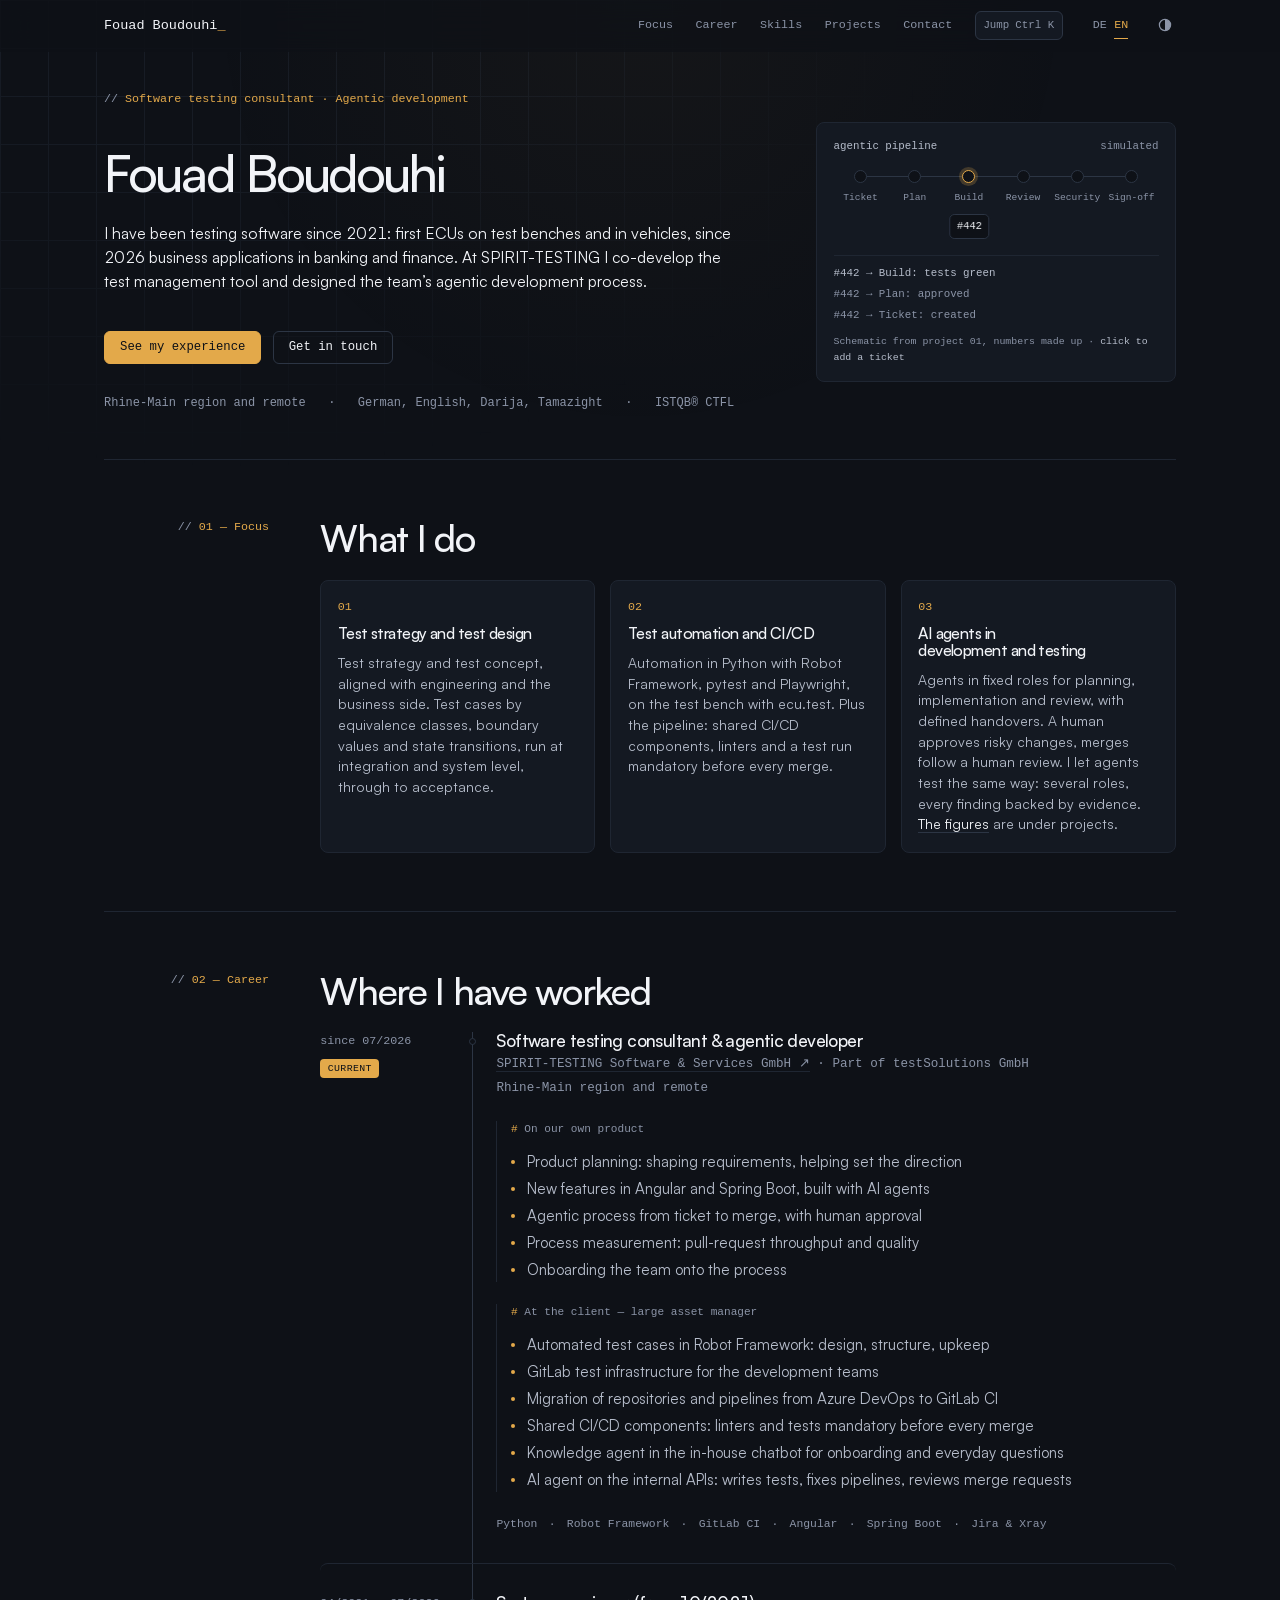
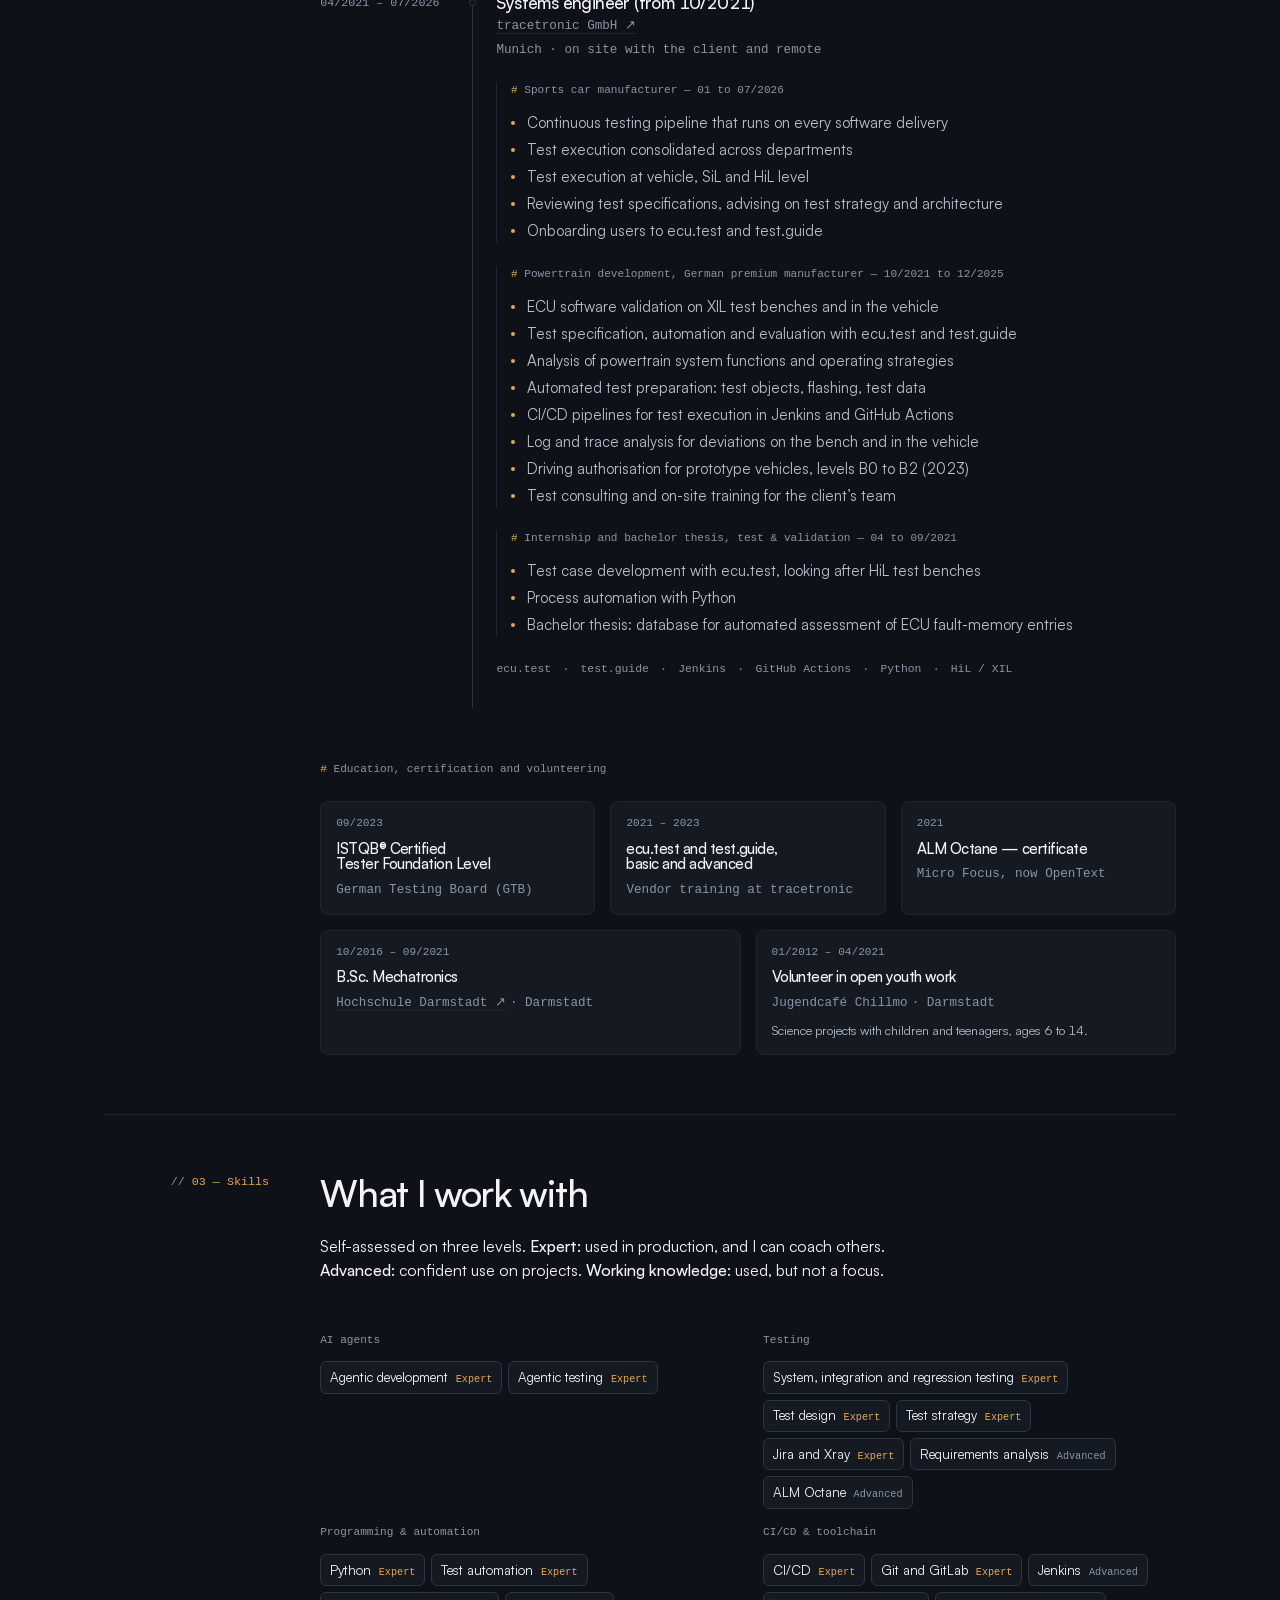
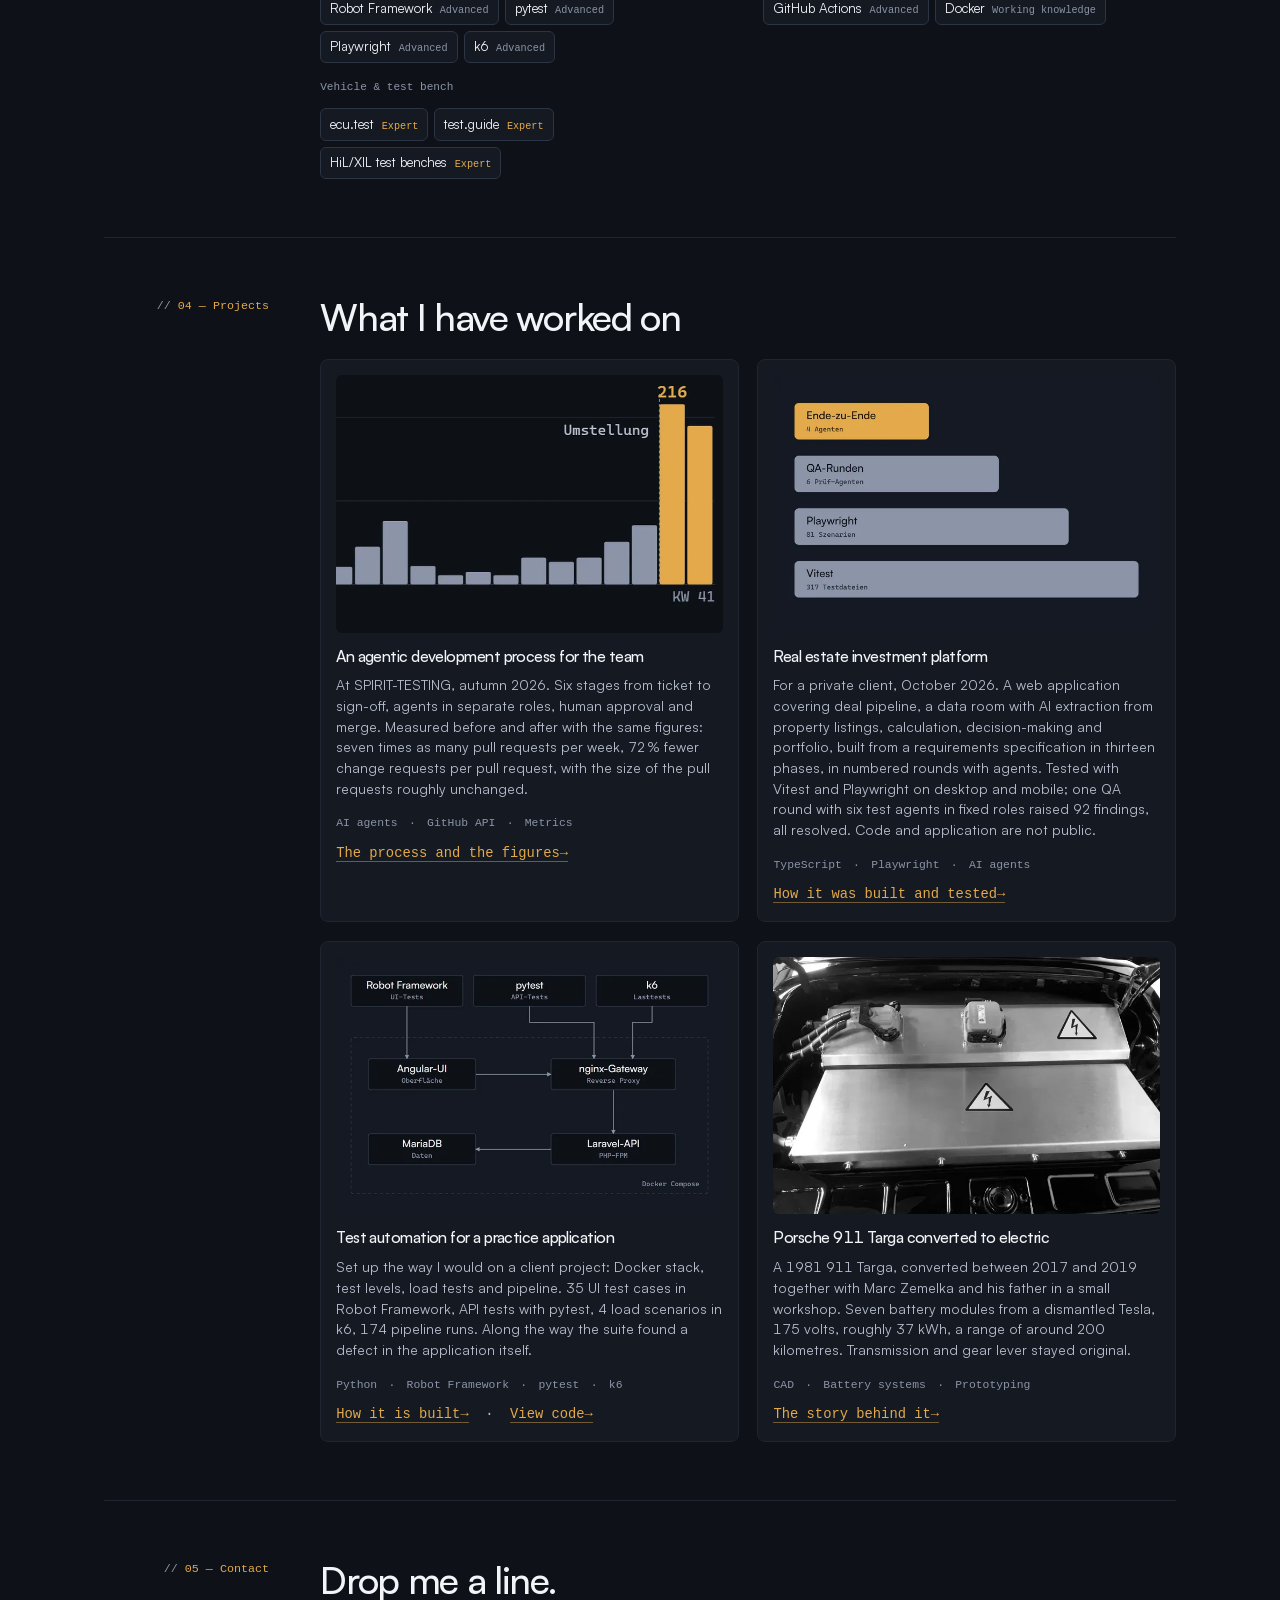
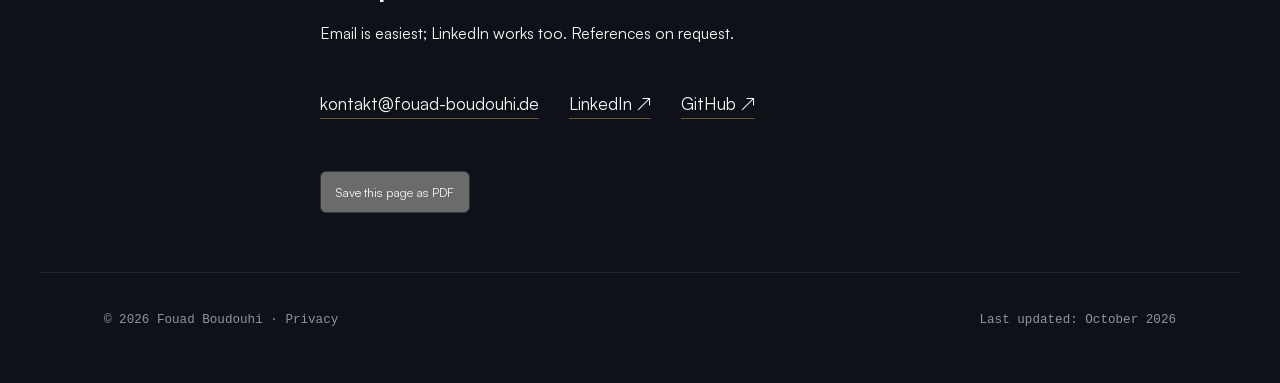
==== commit 09c70e96: "Werdegang auf dem Handy ohne Zeitleiste Linie und Punkt kosten auf dem Handy nur Breite; die Einsatz" ====
--- a/index.html
+++ b/index.html
@@ -25,7 +25,7 @@
 <script>(function(d){d.classList.add("js");try{if(localStorage.getItem("fb-theme")==="light"){d.setAttribute("data-theme","light");var m=document.querySelector('meta[name="theme-color"]');if(m)m.setAttribute("content","#f6f5f2")}var l=localStorage.getItem("fb-lang")||(navigator.language||"de").slice(0,2);l=l==="en"?"en":"de";d.setAttribute("lang",l);d.setAttribute("data-lang",l)}catch(e){}})(document.documentElement)</script>
 <link rel="preload" href="assets/fonts/satoshi-400.woff2" as="font" type="font/woff2" crossorigin>
 <link rel="preload" href="assets/fonts/satoshi-500.woff2" as="font" type="font/woff2" crossorigin>
-<link rel="stylesheet" href="assets/styles.css?v=265b7cc2">
+<link rel="stylesheet" href="assets/styles.css?v=e73660ee">
 <script type="application/ld+json">
 {
   "@context": "https://schema.org",
--- a/assets/styles.css
+++ b/assets/styles.css
@@ -891,17 +891,9 @@
 /* Externe Links im Kontakt tragen denselben Pfeil wie im Werdegang. */
 .kontakt__links a[href^="http"]::after { content: " ↗"; }
 /* Stationskopf auf dem Handy: Firma mit Pfeil in einer Zeile, der Ort darunter,
-   die Muttergesellschaft faellt weg; dazu die Zeitleiste mit Linie und Punkt wie
-   auf dem Desktop, damit der Text eine Kante hat. */
+   die Muttergesellschaft faellt weg. Keine Zeitleiste: Linie und Punkt kosten auf
+   dem Handy nur Breite, die Einsatz-Bloecke geben die Kante. */
 @media (max-width: 53.98rem) {
-  .station:not(.station--kompakt) { position: relative; padding-left: 1.4rem; --linie-farbe: color-mix(in srgb, var(--akzent) 70%, var(--hair-hell)); }
-  .station:not(.station--kompakt)::before { content: ""; position: absolute; left: 5px; top: 0; bottom: 0; width: 1px;
-    background: linear-gradient(to bottom, var(--linie-farbe) var(--linie, 100%), var(--hair-hell) 0); }
-  .station:not(.station--kompakt)::after { content: ""; position: absolute; left: 0; top: calc(var(--sp-6) + .35em); width: 11px; height: 11px;
-    box-sizing: border-box; border-radius: 50%; background: var(--bg); border: 1.5px solid var(--hair-hell);
-    transition: background .4s var(--ease), border-color .4s var(--ease); }
-  .station:not(.station--kompakt):first-of-type::after { top: .35em; }
-  .station.erreicht::after { background: var(--akzent); border-color: var(--akzent); }
   .station__mutter { display: none; }
   .station__list { font-size: .95rem; line-height: 1.5; }
 }
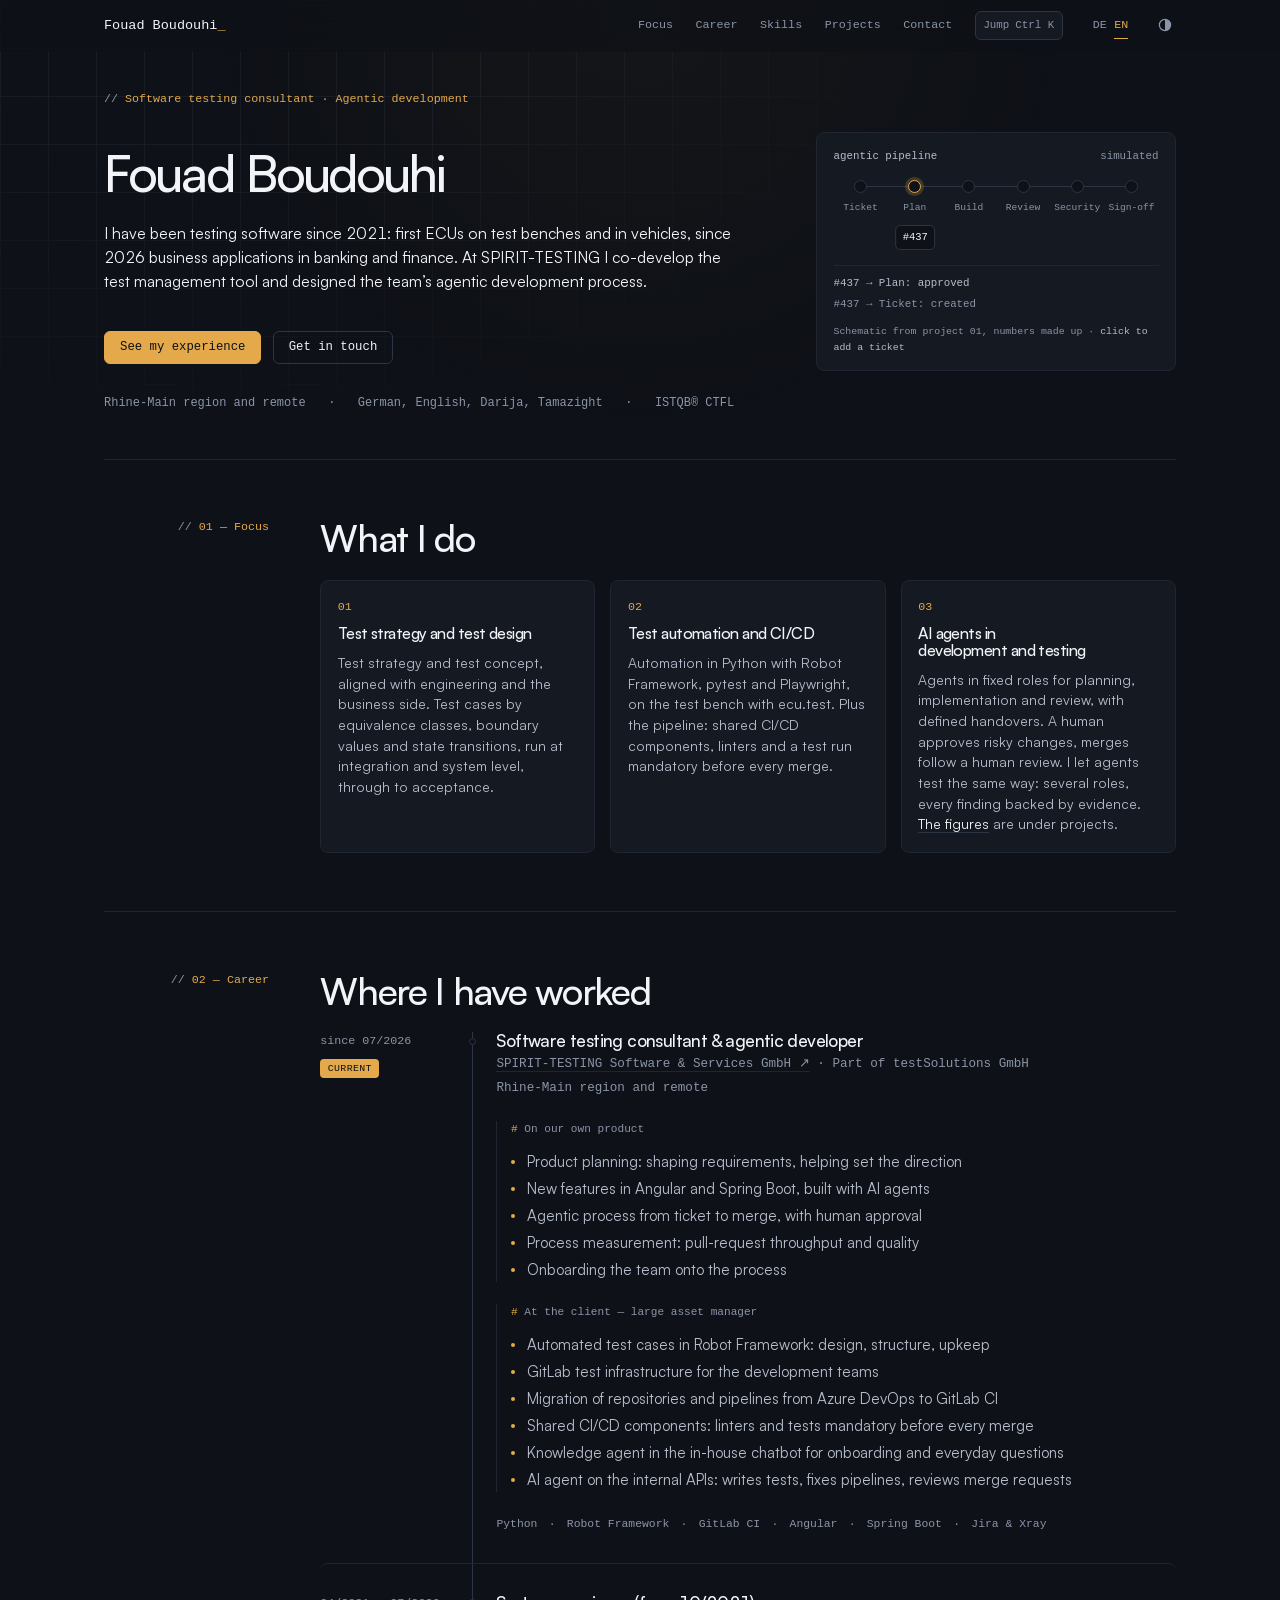
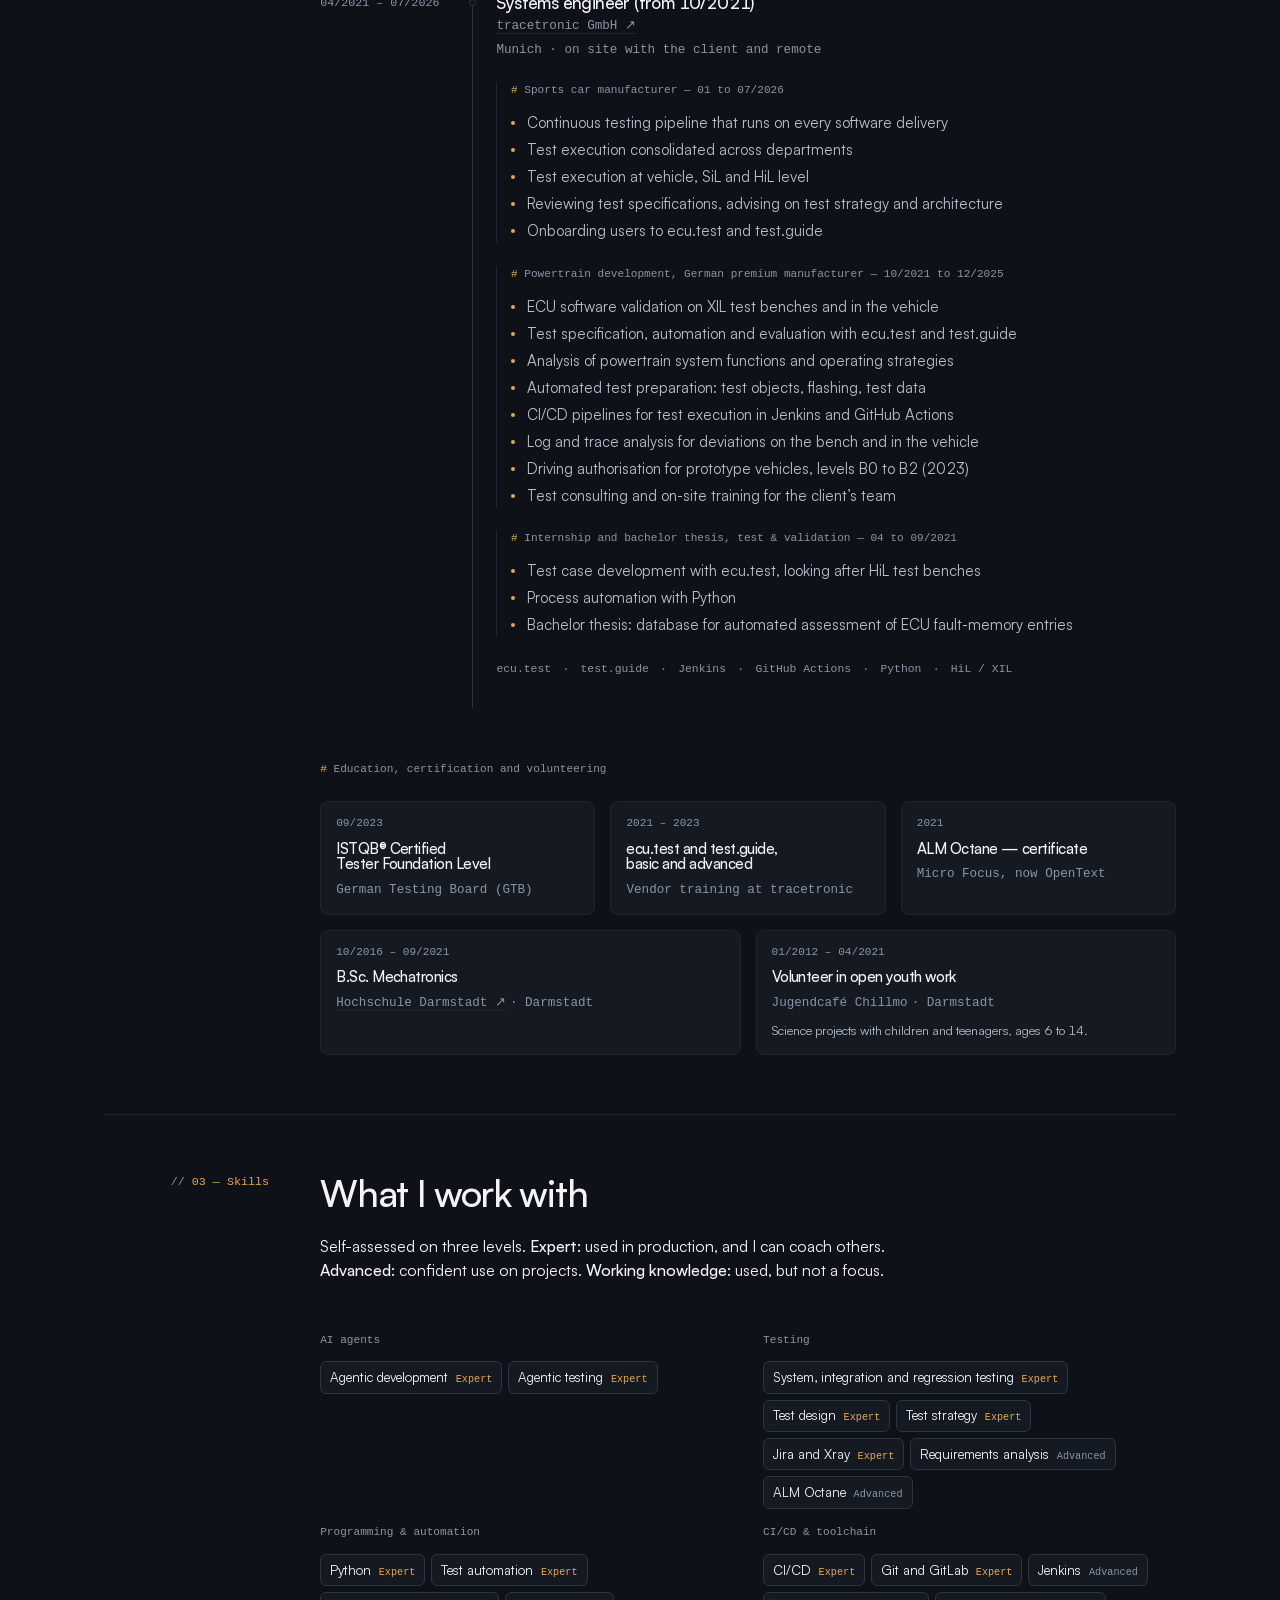
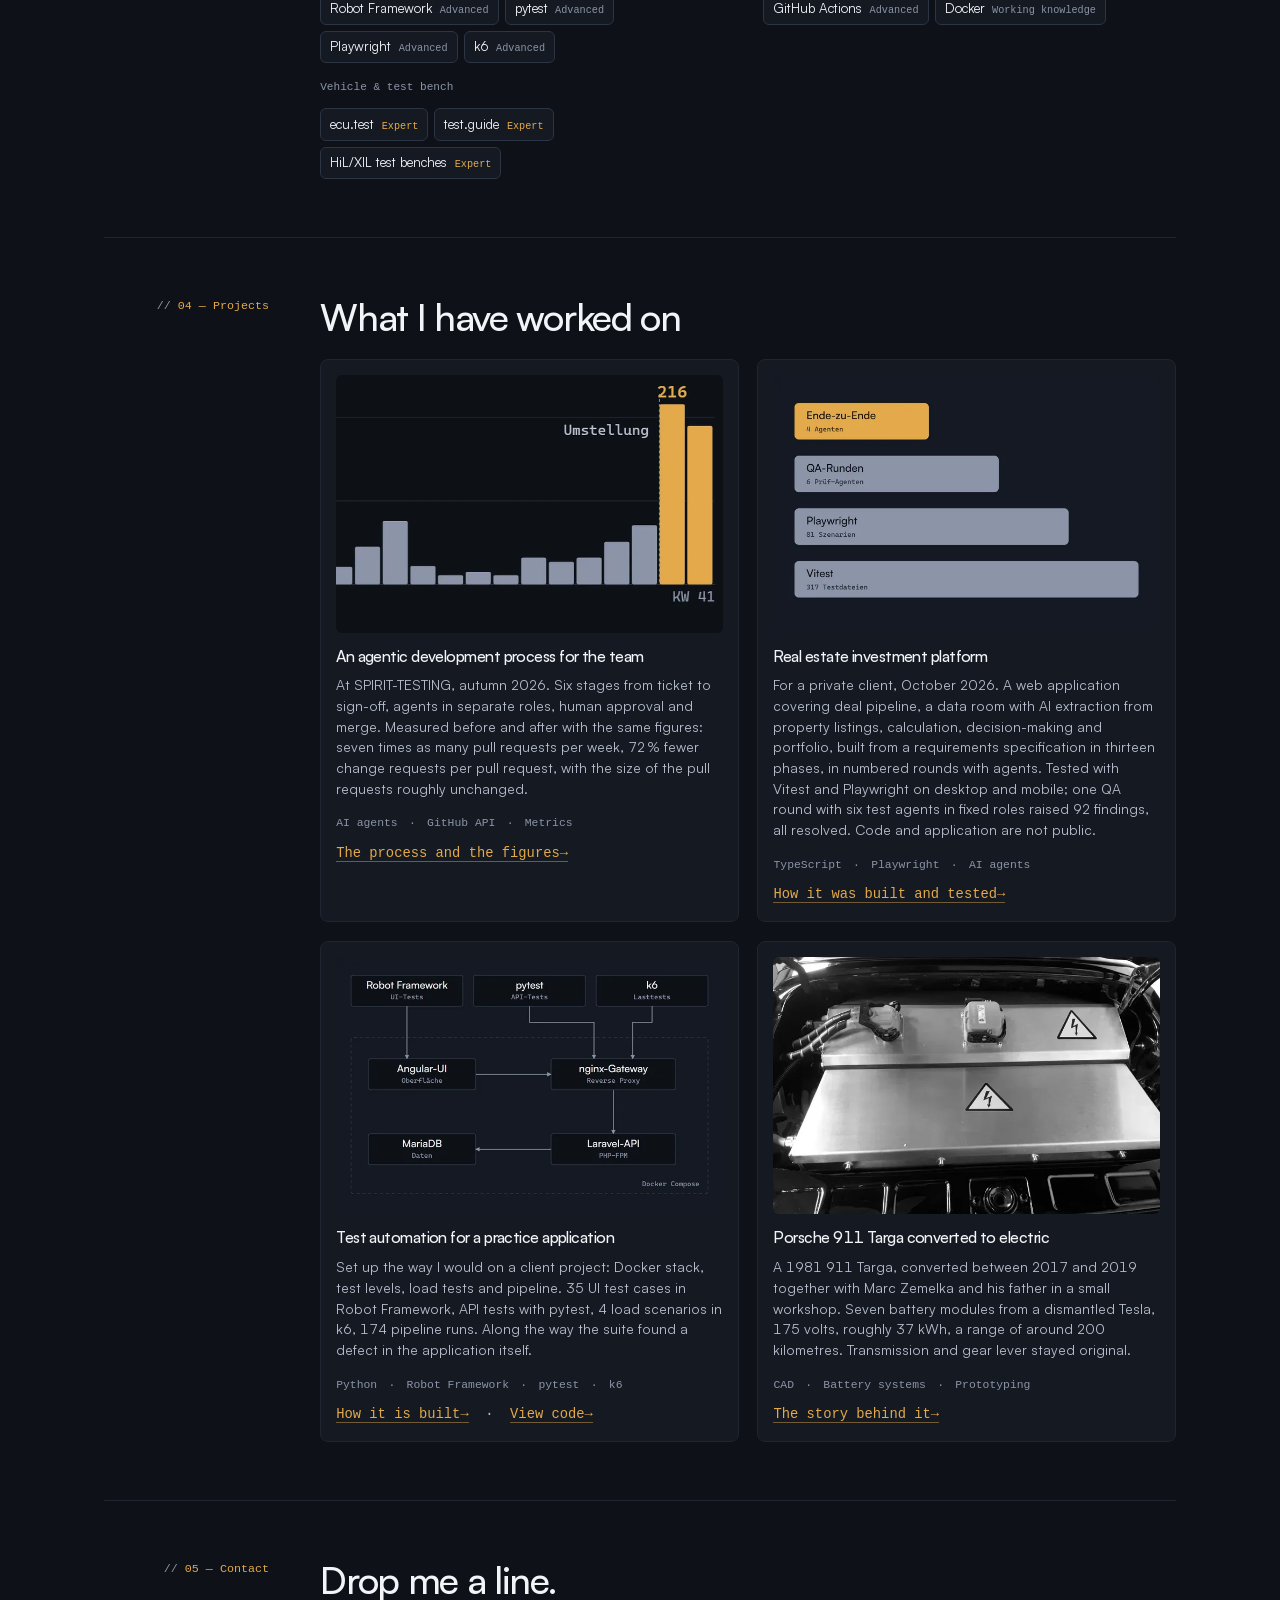
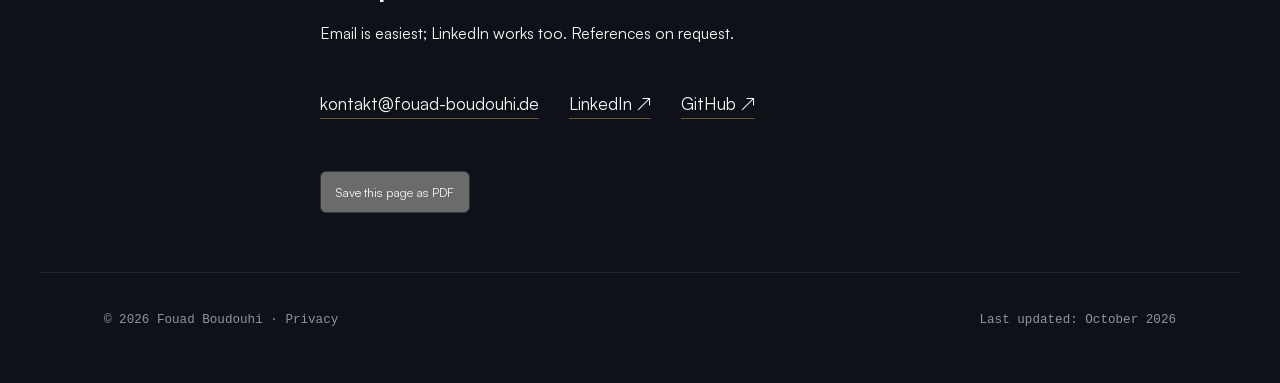
==== commit 88183c90: "Kopfzeile auf dem Handy: Palette als Menü, Schließen-Knopf und große Ziele bei Touch" ====
--- a/index.html
+++ b/index.html
@@ -25,7 +25,7 @@
 <script>(function(d){d.classList.add("js");try{if(localStorage.getItem("fb-theme")==="light"){d.setAttribute("data-theme","light");var m=document.querySelector('meta[name="theme-color"]');if(m)m.setAttribute("content","#f6f5f2")}var l=localStorage.getItem("fb-lang")||(navigator.language||"de").slice(0,2);l=l==="en"?"en":"de";d.setAttribute("lang",l);d.setAttribute("data-lang",l)}catch(e){}})(document.documentElement)</script>
 <link rel="preload" href="assets/fonts/satoshi-400.woff2" as="font" type="font/woff2" crossorigin>
 <link rel="preload" href="assets/fonts/satoshi-500.woff2" as="font" type="font/woff2" crossorigin>
-<link rel="stylesheet" href="assets/styles.css?v=e73660ee">
+<link rel="stylesheet" href="assets/styles.css?v=a74c932e">
 <script type="application/ld+json">
 {
   "@context": "https://schema.org",
@@ -445,6 +445,6 @@
   <span><span lang="de">Stand: Oktober 2026</span><span lang="en">Last updated: October 2026</span></span>
 </footer>
 
-<script src="assets/app.js?v=c9329737" defer></script>
+<script src="assets/app.js?v=dee77f62" defer></script>
 </body>
 </html>
--- a/assets/styles.css
+++ b/assets/styles.css
@@ -809,7 +809,13 @@
 }
 .palette-knopf:hover { color: var(--fg); border-color: var(--mut); }
 .palette-knopf kbd { font: inherit; color: var(--mut); }
-@media (max-width: 52rem) { .palette-knopf { display: none; } }
+.palette-knopf__breit { display: inline-flex; align-items: center; gap: .4rem; }
+/* Unter 52rem fallen die Textlinks der Kopfzeile weg; der Knopf wird zum Menue. */
+.palette-knopf__schmal { display: none; }
+@media (max-width: 52rem) {
+  .palette-knopf__breit { display: none; }
+  .palette-knopf__schmal { display: inline; }
+}
 .palette { position: fixed; inset: 0; z-index: 60; display: none; align-items: flex-start; justify-content: center; padding: 12vh 1rem 2rem;
   background: color-mix(in srgb, var(--bg) 70%, transparent); backdrop-filter: blur(6px); }
 .palette.offen { display: flex; }
@@ -827,6 +833,18 @@
 .palette__liste li.aktiv button span::before { content: "› "; color: var(--akzent); }
 .palette__fuss { display: flex; gap: 1rem; padding: .5rem .9rem .7rem; font-size: .66rem; color: var(--mut); border-top: 1px solid var(--hair); }
 .palette kbd { font: inherit; border: 1px solid var(--hair-hell); border-radius: 4px; padding: 0 .3rem; }
+.palette__box:focus { outline: none; }
+.palette__hinweis { display: flex; gap: 1rem; }
+.palette__zu { display: none; margin-left: auto; font: inherit; color: var(--mut-hell); background: none;
+  border: 1px solid var(--hair-hell); border-radius: 6px; padding: .3rem .7rem; cursor: pointer; }
+/* Touch und schmale Bildschirme: groessere Ziele, Schliessen-Knopf statt Tastenhinweisen. */
+@media (hover: none), (max-width: 52rem) {
+  .palette { padding-top: 8vh; }
+  .palette__liste { max-height: 62vh; }
+  .palette__liste button { padding: .75rem .8rem; }
+  .palette__hinweis { display: none; }
+  .palette__zu { display: inline-block; }
+}
 
 /* ---------------------------------------------------------- Tooltip */
 .tip { position: fixed; z-index: 55; pointer-events: none; font-family: var(--f-mono); font-size: .72rem; color: var(--fg);
@@ -848,13 +866,14 @@
 /* Kopfzeile auf dem Handy: Name in einer Zeile, Navigation eng */
 .topbar__name { white-space: nowrap; }
 @media (max-width: 52rem) { .topbar__nav { gap: var(--sp-4); } .topbar__nav a { font-size: .74rem; } }
-/* Auf dem Handy muss der Hell/Dunkel-Schalter im Bild bleiben: ein Textlink weniger,
-   engere Luecken. Auf der Startseite faellt "Werdegang" weg (der Hero hat den Knopf),
-   auf Unterseiten "Kontakt" (der Rueckweg bleibt). */
+/* Auf dem Handy muss der Hell/Dunkel-Schalter im Bild bleiben: engere Luecken, und mit
+   JavaScript ersetzt der Menue-Knopf (die Palette) alle Textlinks. Ohne JavaScript bleibt
+   je ein Link: auf der Startseite "Kontakt", auf Unterseiten der Rueckweg. */
 @media (max-width: 40rem) {
   .topbar__nav { gap: var(--sp-3); }
   .langswitch { margin-left: 0; }
   .topbar__nav a[href="#werdegang"], .topbar__nav a[href$="index.html#kontakt"] { display: none; }
+  .js .topbar__nav > a { display: none; }
 }
 .status > span { white-space: nowrap; }
 
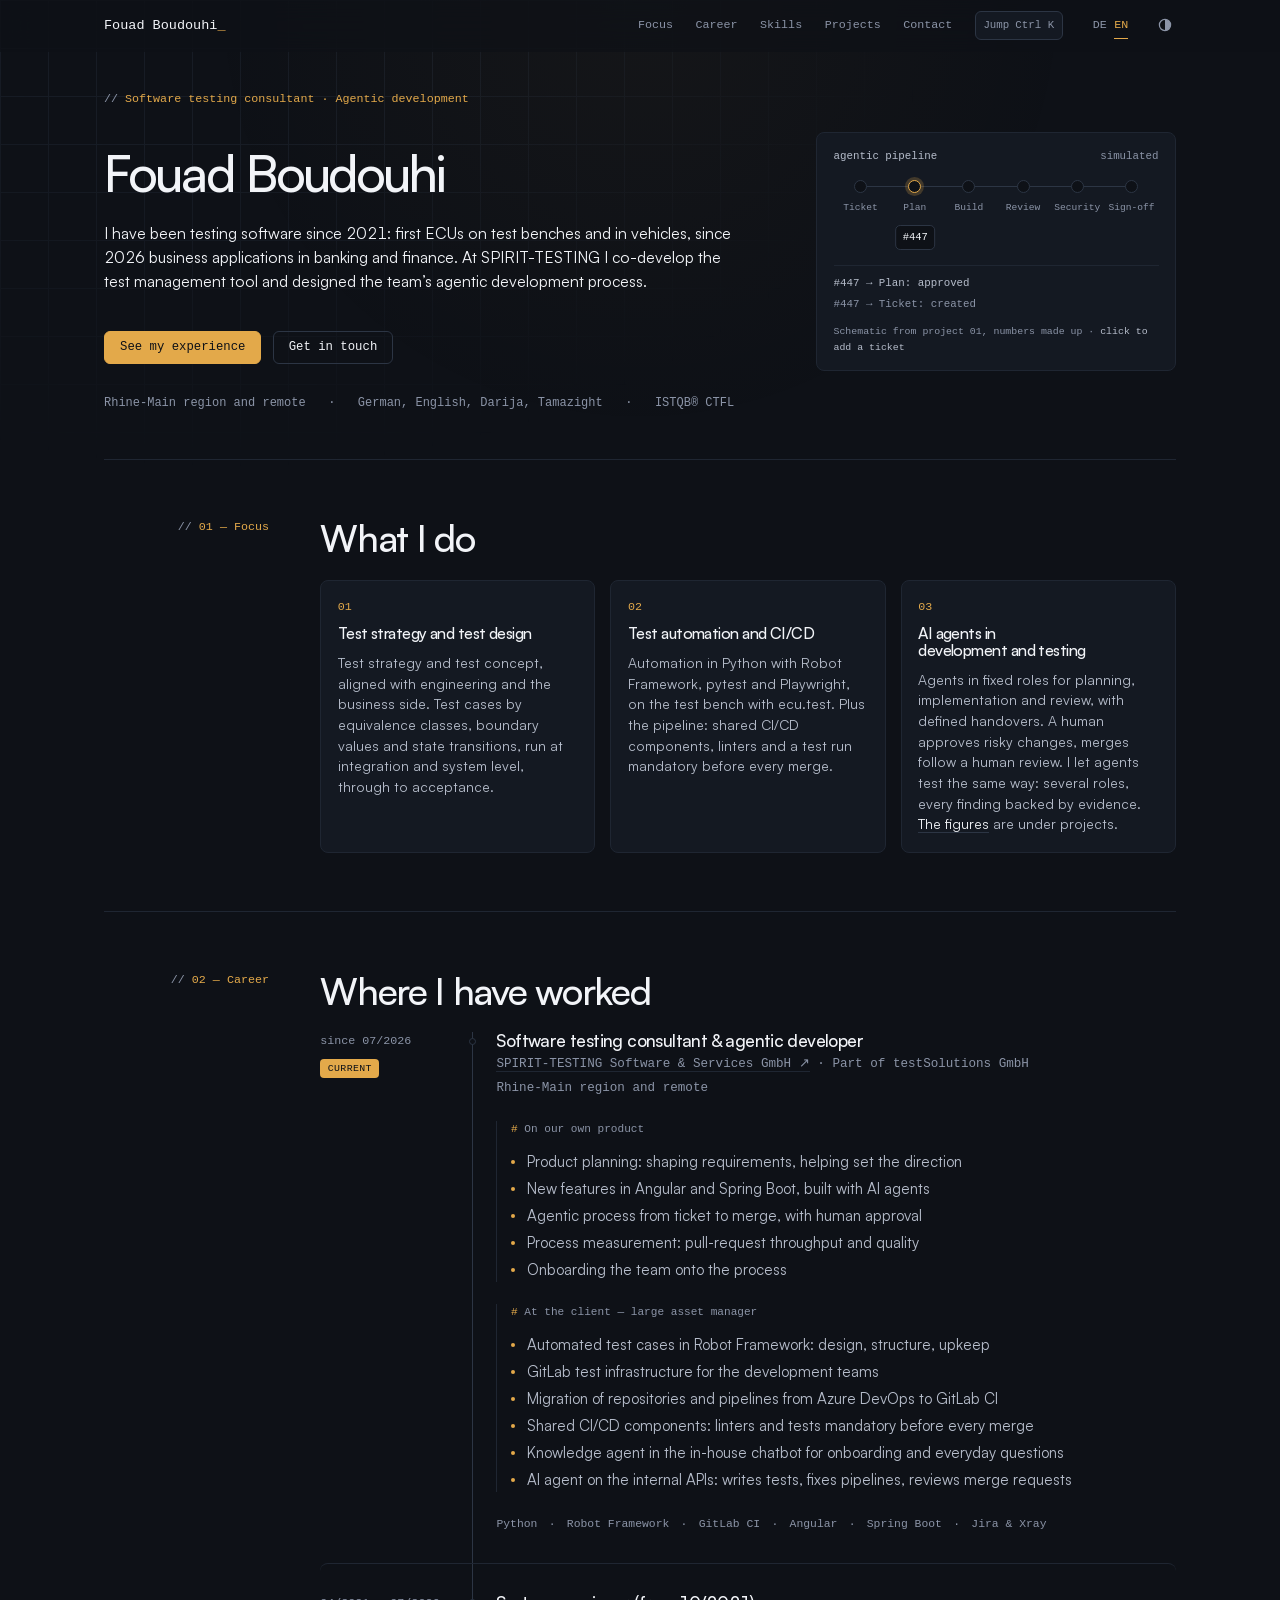
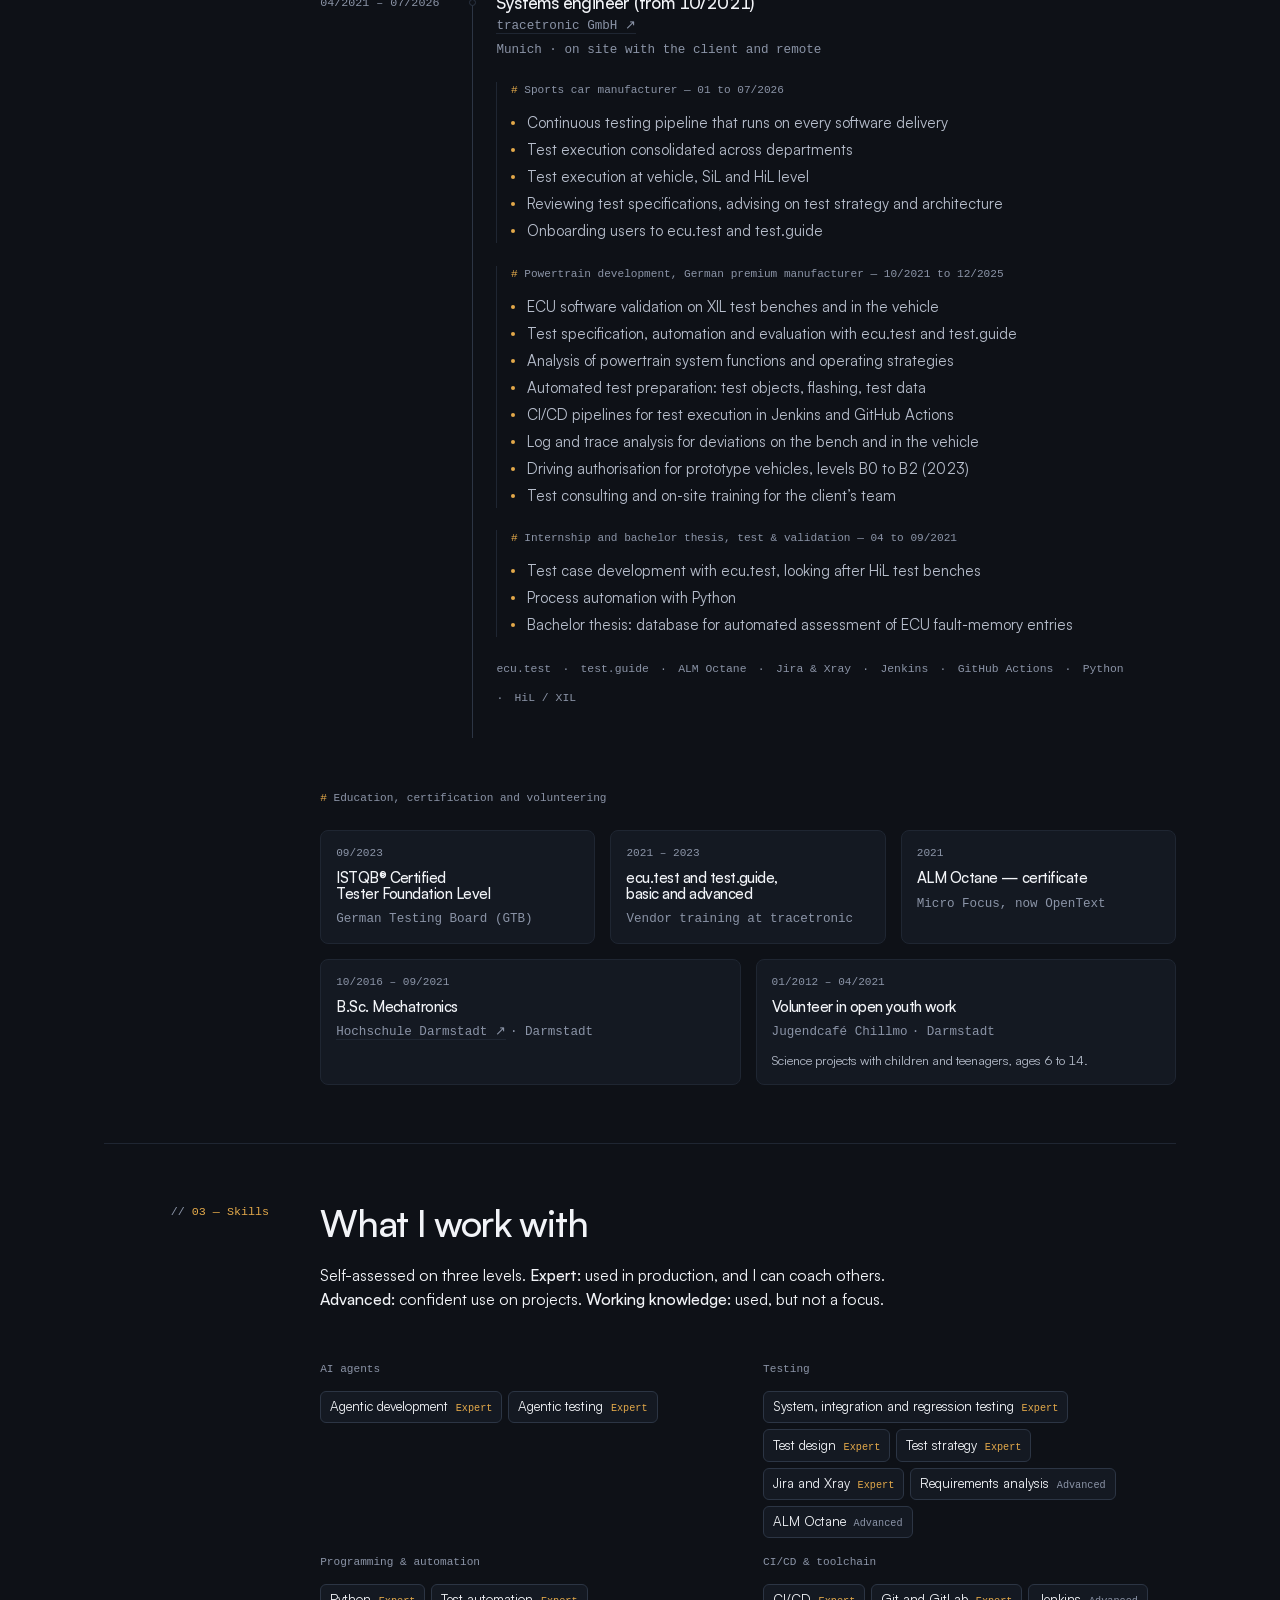
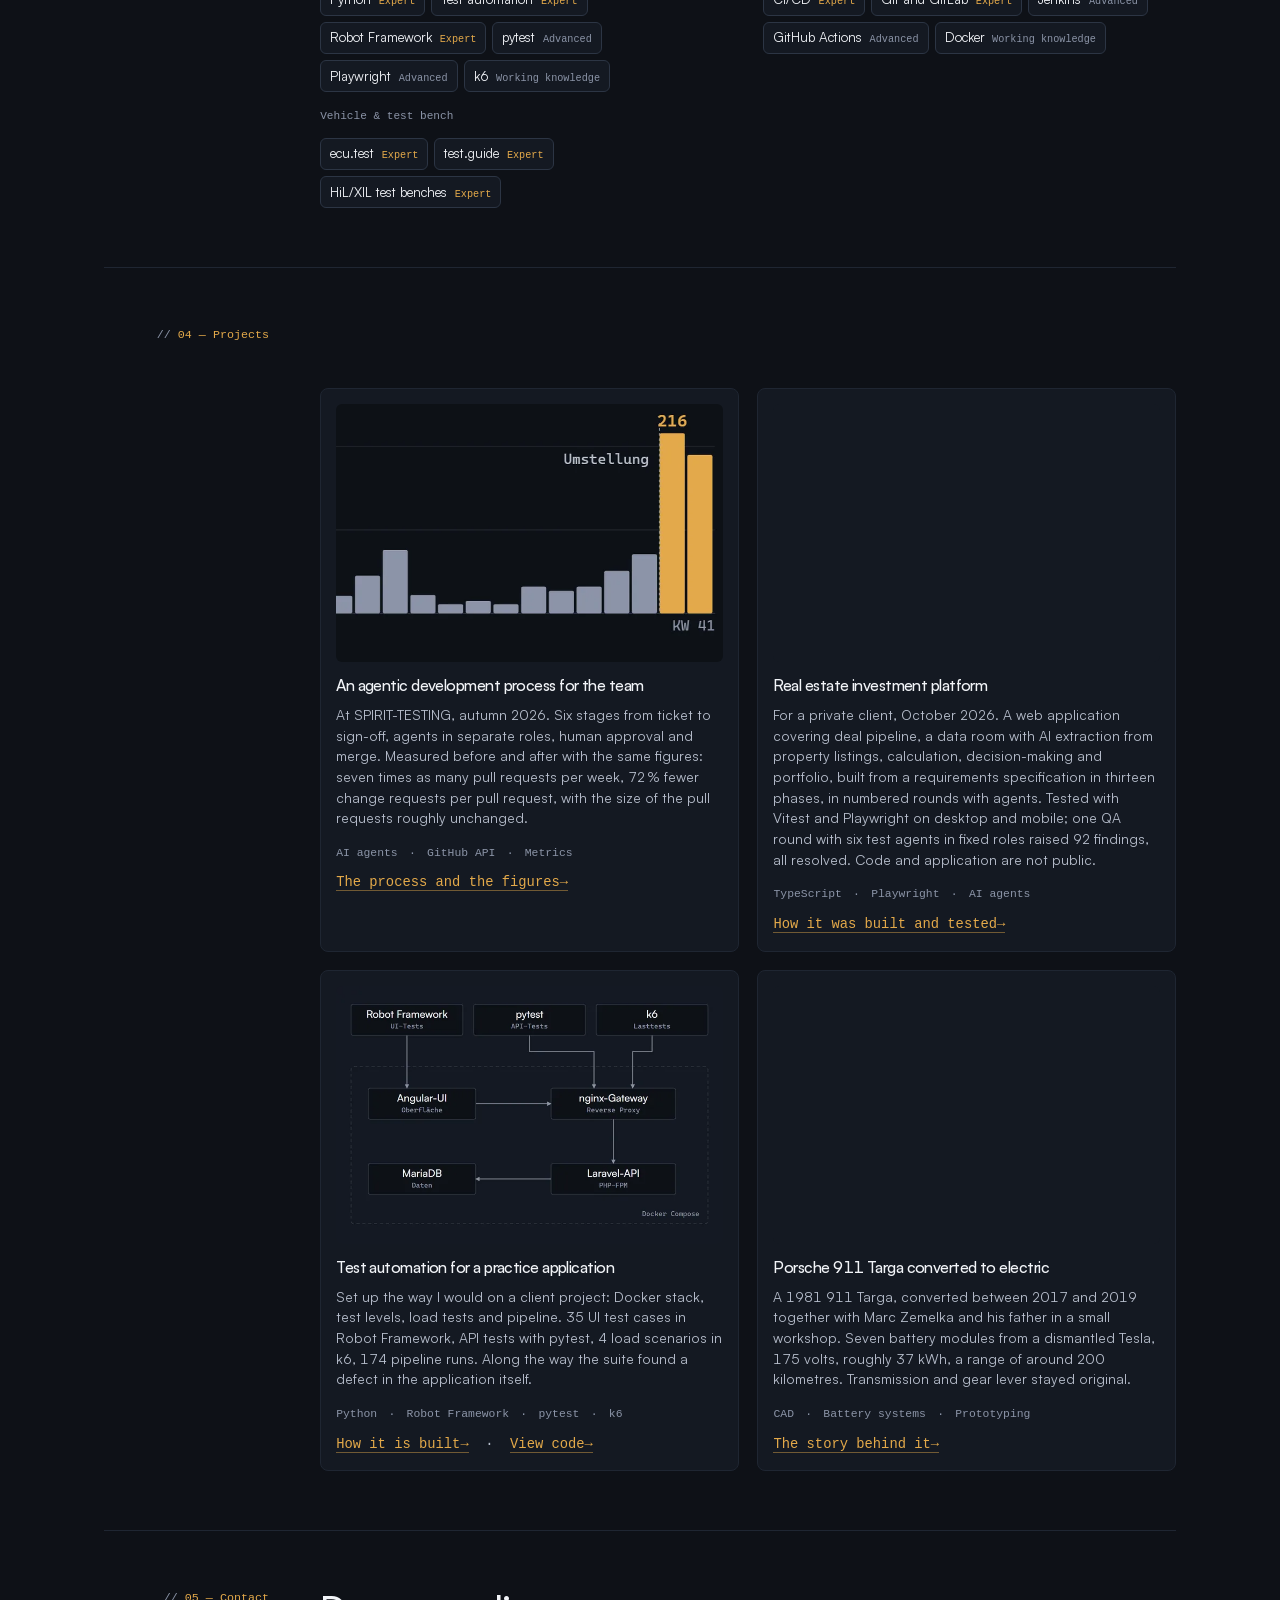
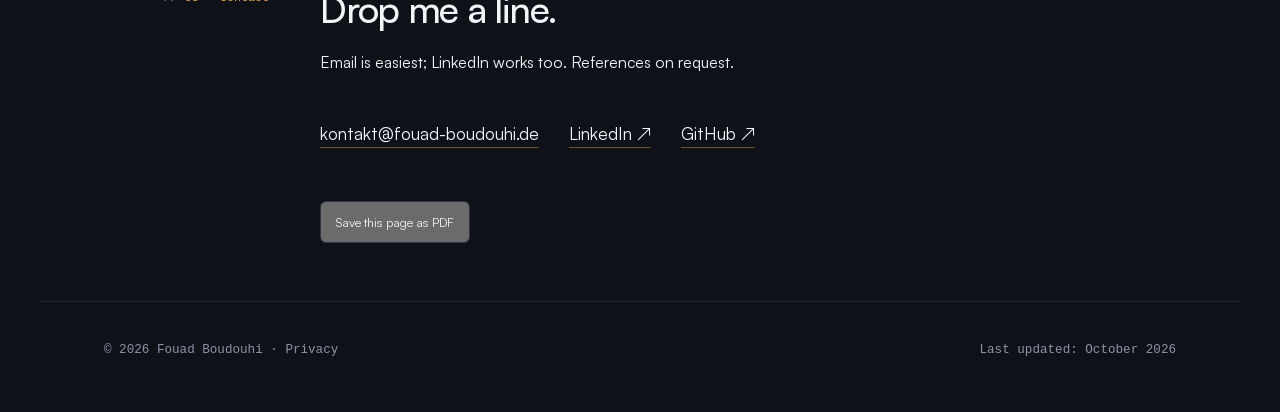
==== commit 9dba368d: "Fähigkeiten: Robot Framework auf Sehr gut, k6 auf Solide; ALM Octane und Jira & Xray bei tracetronic" ====
--- a/index.html
+++ b/index.html
@@ -245,7 +245,7 @@
         </ul>
         </div>
 
-        <ul class="tags"><li>ecu.test</li><li>test.guide</li><li>Jenkins</li><li>GitHub Actions</li><li>Python</li><li>HiL / XIL</li></ul>
+        <ul class="tags"><li>ecu.test</li><li>test.guide</li><li>ALM Octane</li><li>Jira &amp; Xray</li><li>Jenkins</li><li>GitHub Actions</li><li>Python</li><li>HiL / XIL</li></ul>
       </div>
     </div>
 
@@ -335,10 +335,10 @@
         <ul class="skills__list">
           <li><span>Python</span><span class="level" data-level="4"><span lang="de">Sehr gut</span><span lang="en">Expert</span></span></li>
           <li><span><span lang="de">Testautomatisierung</span><span lang="en">Test automation</span></span><span class="level" data-level="4"><span lang="de">Sehr gut</span><span lang="en">Expert</span></span></li>
-          <li><span>Robot Framework</span><span class="level" data-level="3"><span lang="de">Gut</span><span lang="en">Advanced</span></span></li>
+          <li><span>Robot Framework</span><span class="level" data-level="4"><span lang="de">Sehr gut</span><span lang="en">Expert</span></span></li>
           <li><span>pytest</span><span class="level" data-level="3"><span lang="de">Gut</span><span lang="en">Advanced</span></span></li>
           <li><span>Playwright</span><span class="level" data-level="3"><span lang="de">Gut</span><span lang="en">Advanced</span></span></li>
-          <li><span>k6</span><span class="level" data-level="3"><span lang="de">Gut</span><span lang="en">Advanced</span></span></li>
+          <li><span>k6</span><span class="level" data-level="2"><span lang="de">Solide</span><span lang="en">Working knowledge</span></span></li>
         </ul>
       </div>
       <div class="skills__group auf">
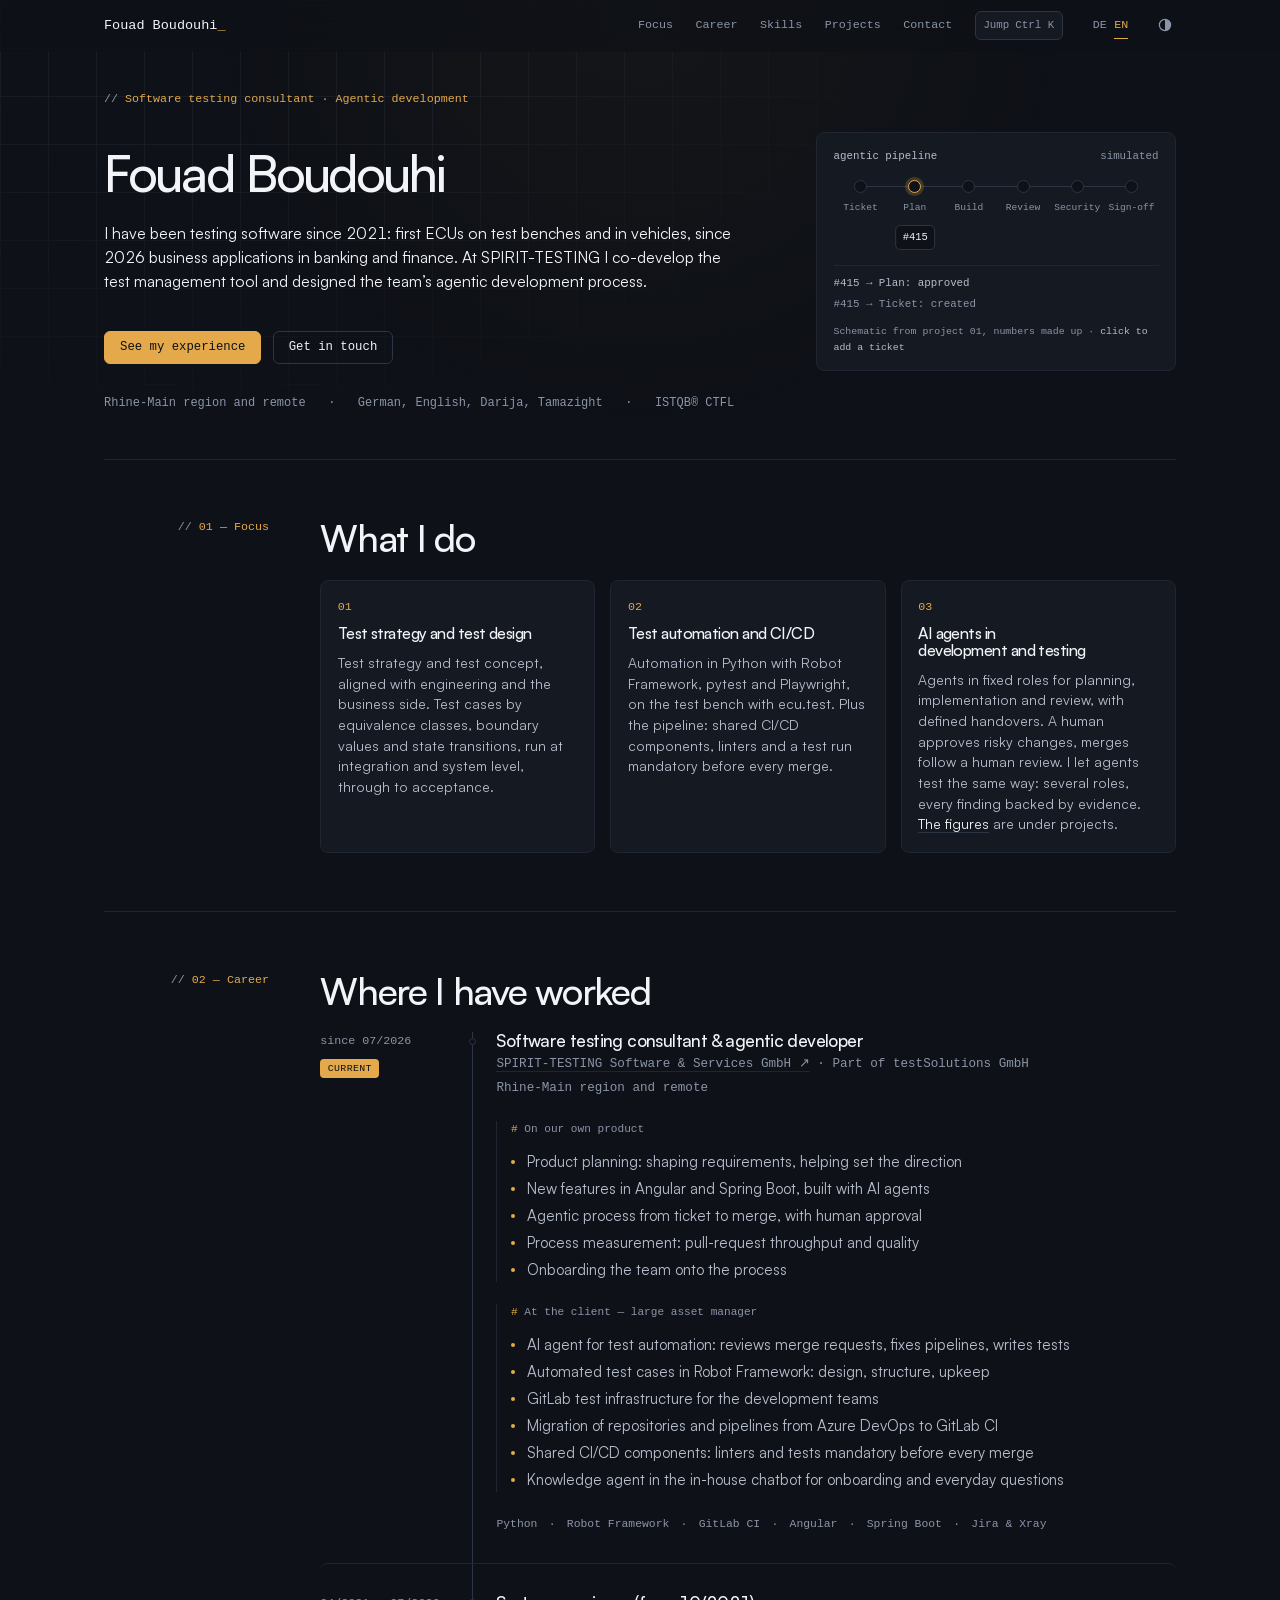
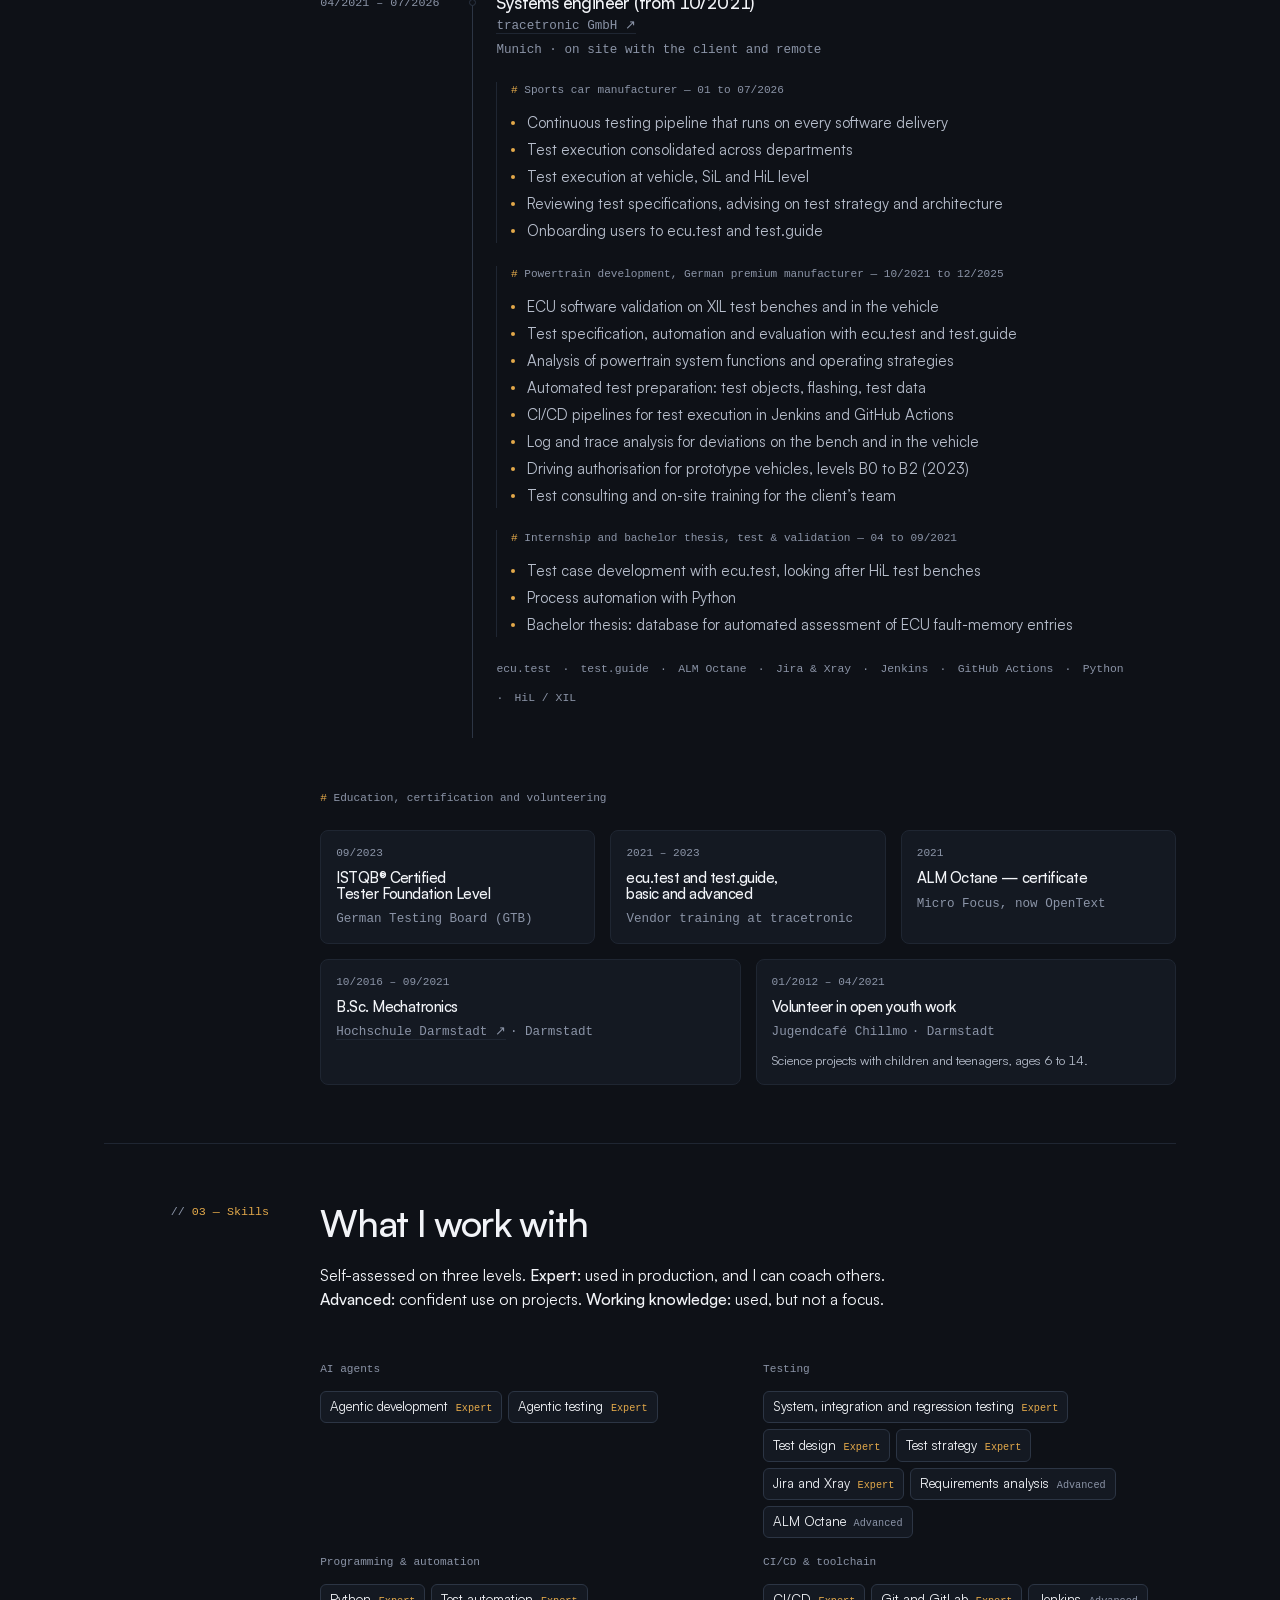
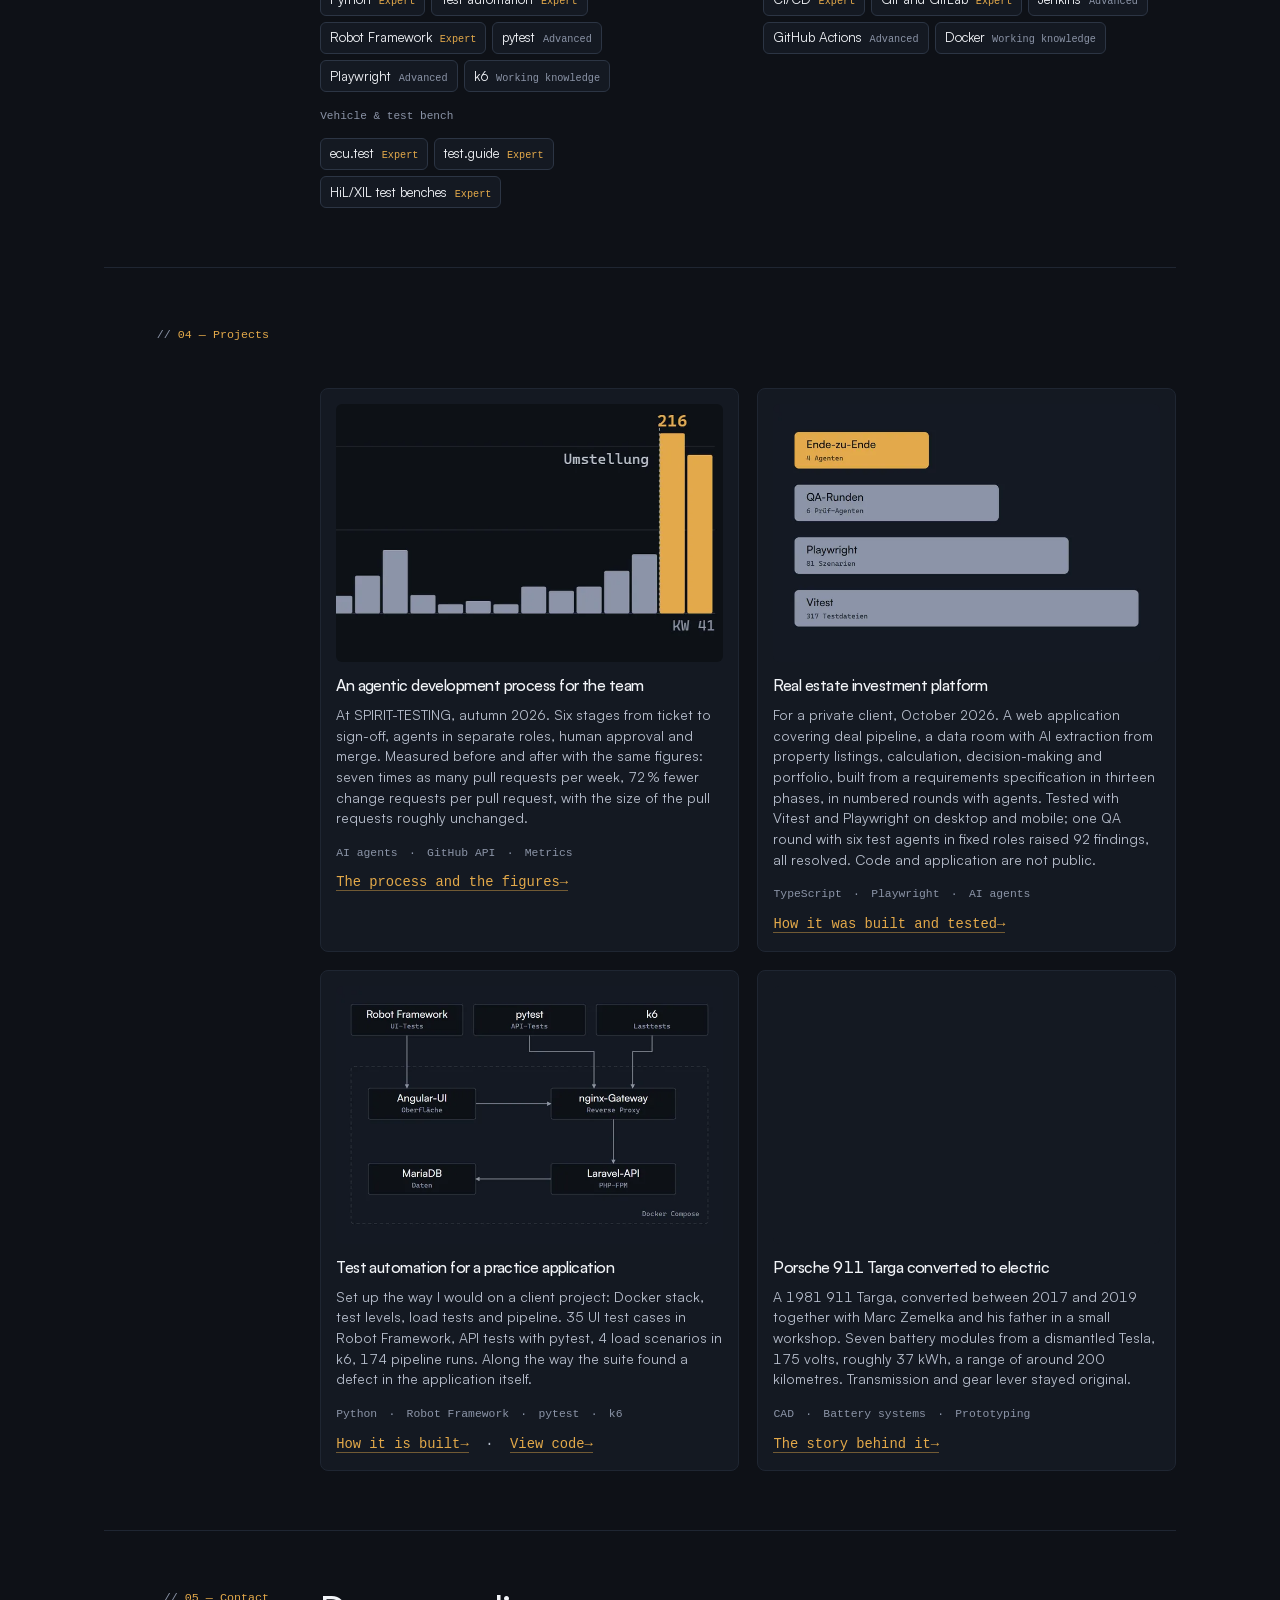
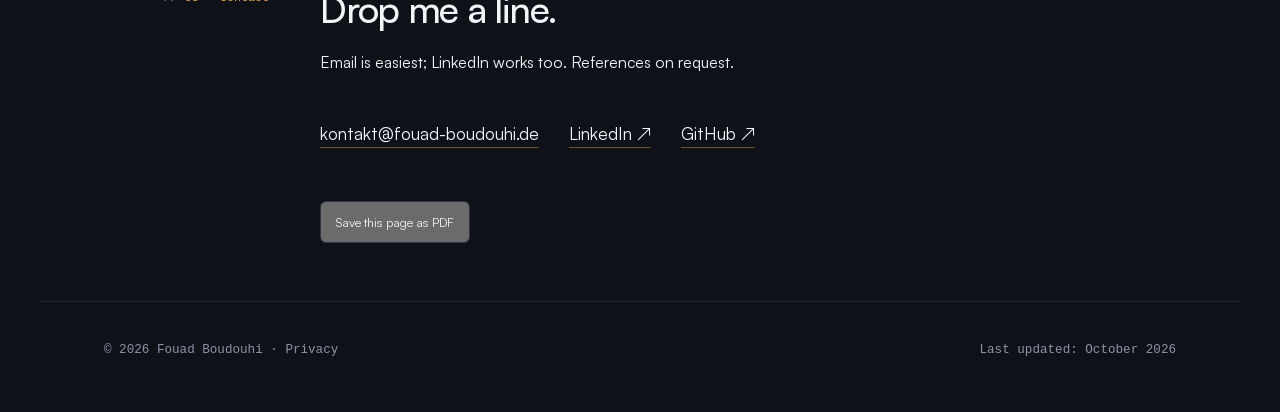
==== commit ae33e740: "Werdegang: KI-Agent beim Kunden zuerst, ohne interne APIs" ====
--- a/index.html
+++ b/index.html
@@ -161,20 +161,20 @@
         <div class="einsatz">
         <p class="engagement"><span lang="de">Beim Kunden — große Fondsgesellschaft</span><span lang="en">At the client — large asset manager</span></p>
         <ul class="station__list" lang="de">
+          <li>KI-Agent für die Testautomatisierung: prüft Merge Requests, repariert Pipelines, schreibt Tests</li>
           <li>Automatisierte Testfälle mit Robot Framework: Konzeption, Struktur, Pflege</li>
           <li>Testinfrastruktur in GitLab für die Entwicklungsteams</li>
           <li>Migration der Repositories und Pipelines von Azure DevOps nach GitLab CI</li>
           <li>Zentrale CI/CD-Komponenten: Linter und Testlauf als Pflicht vor jedem Merge</li>
           <li>Wissensagent im hauseigenen Chatbot für Onboarding- und Alltagsfragen</li>
-          <li>KI-Agent auf den internen APIs: schreibt Tests, repariert Pipelines, prüft Merge Requests</li>
         </ul>
         <ul class="station__list" lang="en">
+          <li>AI agent for test automation: reviews merge requests, fixes pipelines, writes tests</li>
           <li>Automated test cases in Robot Framework: design, structure, upkeep</li>
           <li>GitLab test infrastructure for the development teams</li>
           <li>Migration of repositories and pipelines from Azure DevOps to GitLab CI</li>
           <li>Shared CI/CD components: linters and tests mandatory before every merge</li>
           <li>Knowledge agent in the in-house chatbot for onboarding and everyday questions</li>
-          <li>AI agent on the internal APIs: writes tests, fixes pipelines, reviews merge requests</li>
         </ul>
         </div>
 
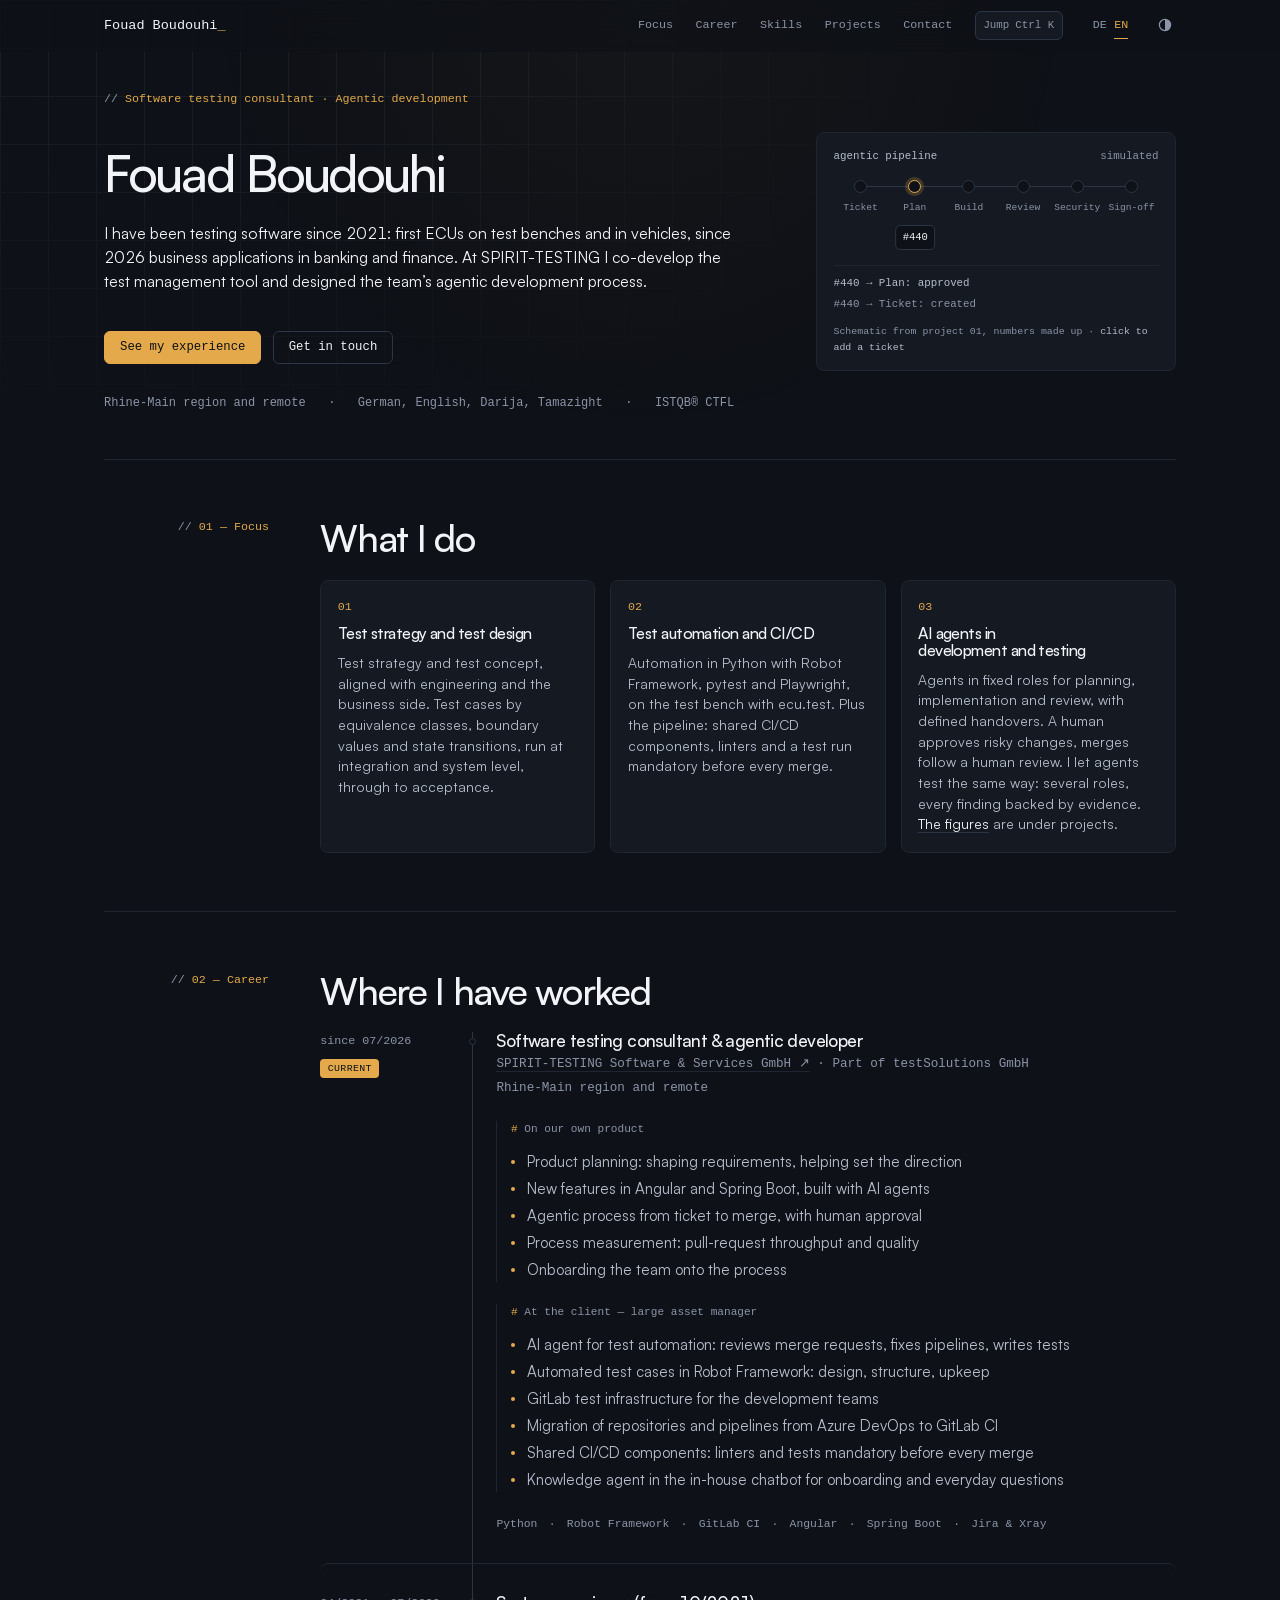
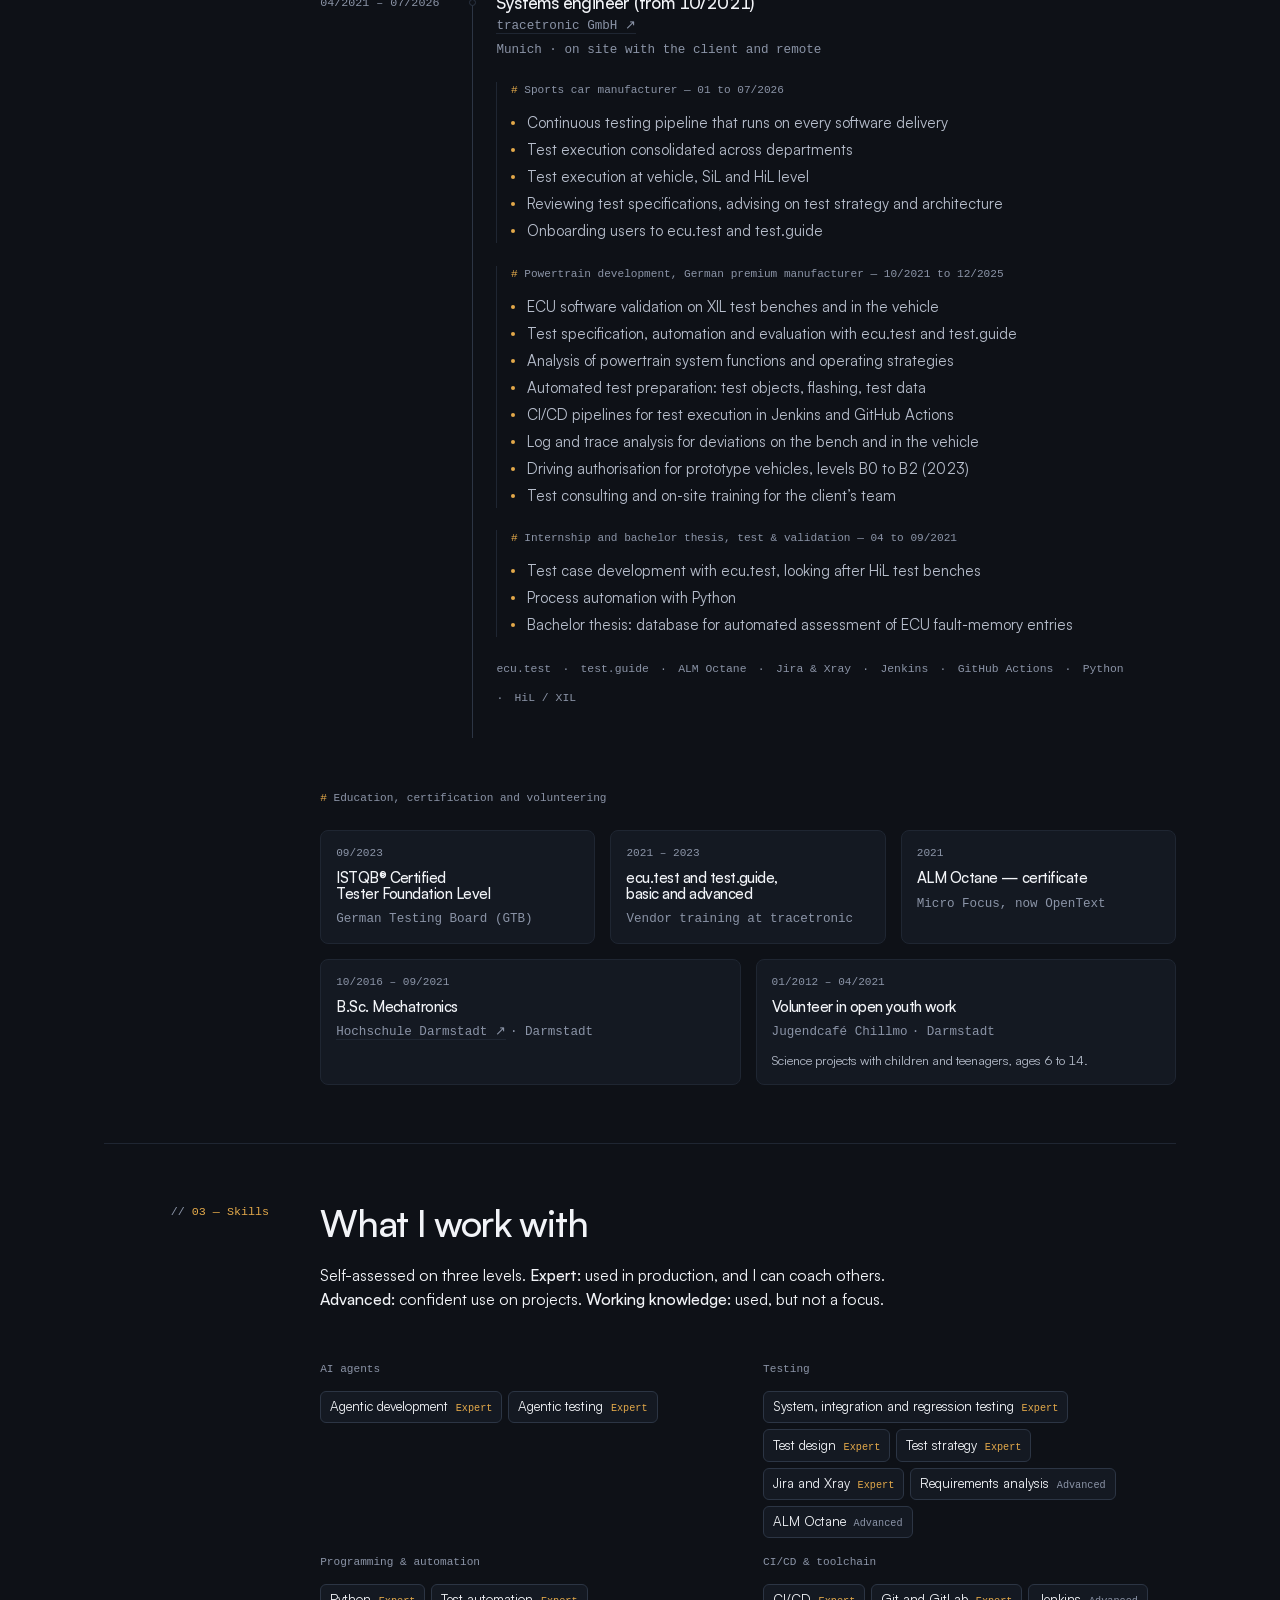
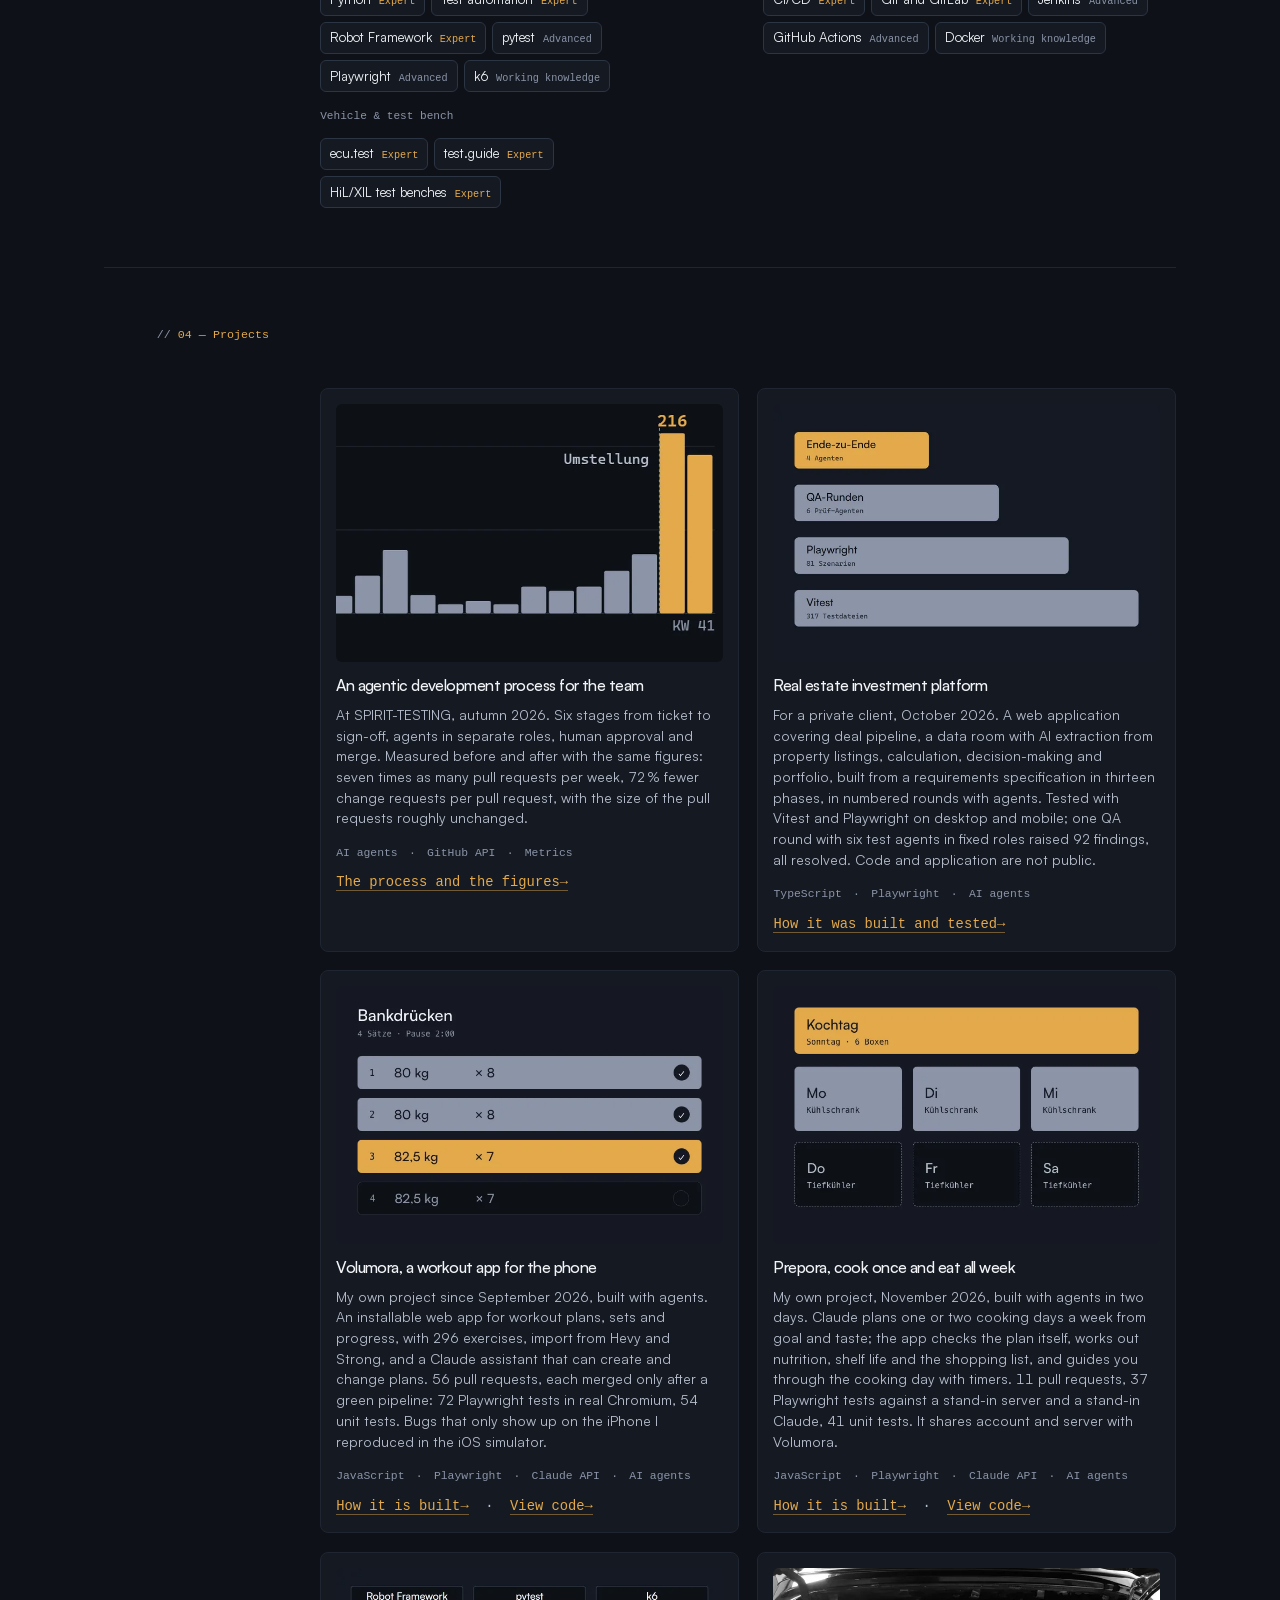
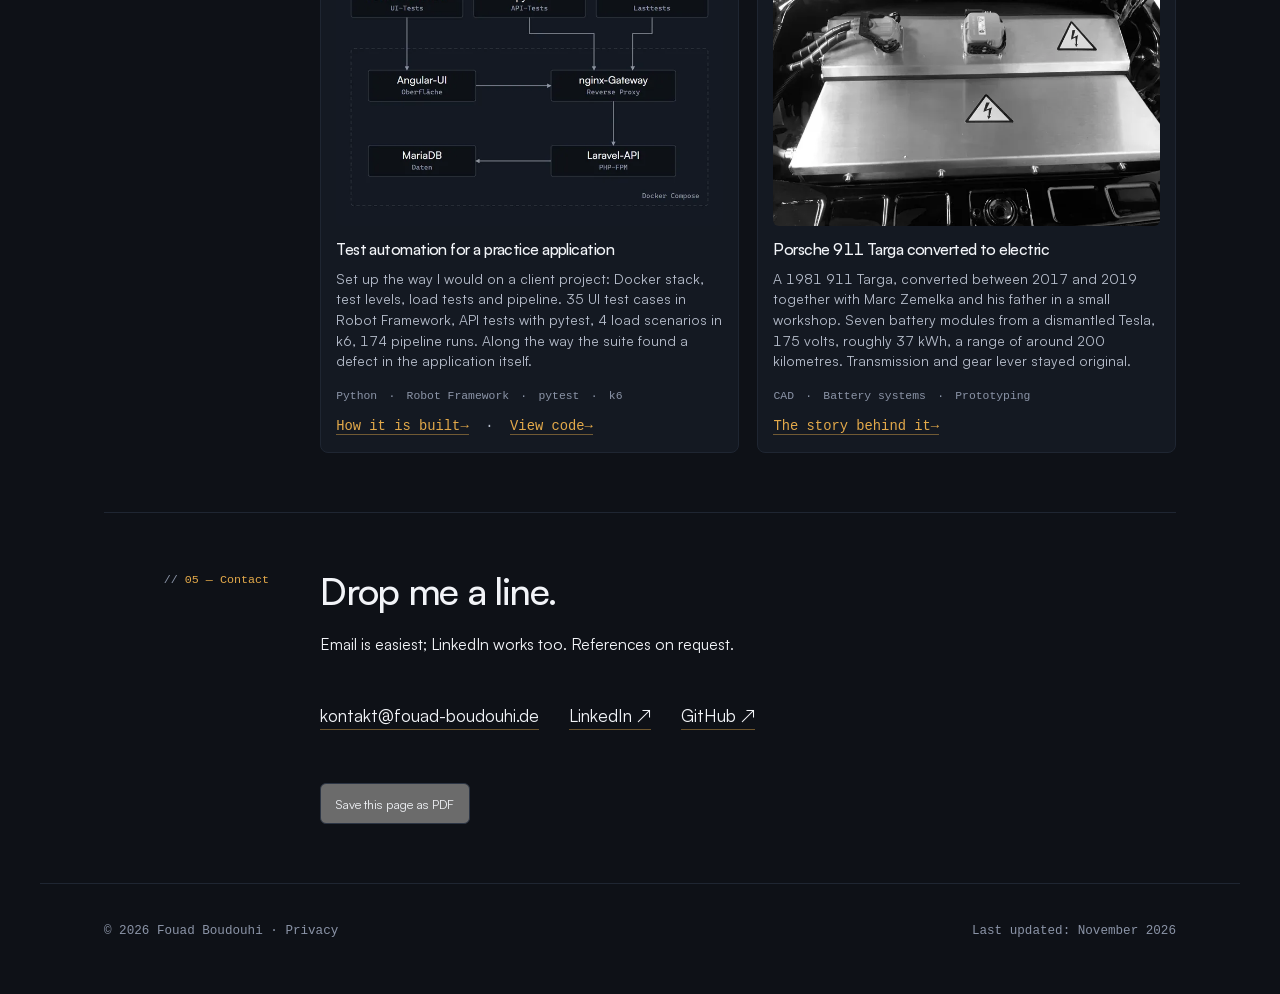
==== commit a70eafba: "Projekte: Volumora und Prepora mit eigenen Seiten Zwei neue Projektkarten nach der Investment-Plattf" ====
--- a/index.html
+++ b/index.html
@@ -393,6 +393,28 @@
       </article>
 
       <article class="projekt auf">
+        <a class="projekt__bild" href="volumora.html" tabindex="-1" aria-hidden="true"><img src="assets/thumbs/volumora.webp" width="720" height="480" alt="" loading="lazy" decoding="async"></a>
+        <div class="projekt__text">
+        <h3><span lang="de">Volumora, eine Trainings-App fürs Handy</span><span lang="en">Volumora, a workout app for the phone</span></h3>
+        <p lang="de">Eigenes Projekt seit September 2026, mit Agenten gebaut. Eine installierbare Web-App für Trainingspläne, Sätze und Fortschritt, mit 296 Übungen, Import aus Hevy und Strong und einem Claude-Assistenten, der Pläne anlegen und ändern kann. 56 Pull Requests, jeder erst nach grüner Pipeline gemergt: 72 Playwright-Tests in echtem Chromium, 54 Unit-Tests. Fehler, die nur auf dem iPhone auftreten, habe ich im iOS-Simulator nachgestellt.</p>
+        <p lang="en">My own project since September 2026, built with agents. An installable web app for workout plans, sets and progress, with 296 exercises, import from Hevy and Strong, and a Claude assistant that can create and change plans. 56 pull requests, each merged only after a green pipeline: 72 Playwright tests in real Chromium, 54 unit tests. Bugs that only show up on the iPhone I reproduced in the iOS simulator.</p>
+        <ul class="tags"><li>JavaScript</li><li>Playwright</li><li>Claude API</li><li><span lang="de">KI-Agenten</span><span lang="en">AI agents</span></li></ul>
+        <p class="projekt__link"><a href="volumora.html"><span lang="de">Wie sie gebaut ist</span><span lang="en">How it is built</span></a> &nbsp;·&nbsp; <a href="https://github.com/fouadboudouhi/volumora" rel="noopener"><span lang="de">Code ansehen</span><span lang="en">View code</span></a></p>
+        </div>
+      </article>
+
+      <article class="projekt auf">
+        <a class="projekt__bild" href="prepora.html" tabindex="-1" aria-hidden="true"><img src="assets/thumbs/prepora.webp" width="720" height="480" alt="" loading="lazy" decoding="async"></a>
+        <div class="projekt__text">
+        <h3><span lang="de">Prepora, einmal kochen und die ganze Woche essen</span><span lang="en">Prepora, cook once and eat all week</span></h3>
+        <p lang="de">Eigenes Projekt, November 2026, in zwei Tagen mit Agenten gebaut. Claude plant aus Ziel und Geschmack ein bis zwei Kochtage pro Woche; die App prüft den Plan selbst nach, rechnet Nährwerte, Haltbarkeit und Einkaufsliste und führt mit Timern durch den Kochtag. 11 Pull Requests, 37 Playwright-Tests gegen einen nachgebauten Server und ein nachgebautes Claude, 41 Unit-Tests. Konto und Server teilt sie sich mit Volumora.</p>
+        <p lang="en">My own project, November 2026, built with agents in two days. Claude plans one or two cooking days a week from goal and taste; the app checks the plan itself, works out nutrition, shelf life and the shopping list, and guides you through the cooking day with timers. 11 pull requests, 37 Playwright tests against a stand-in server and a stand-in Claude, 41 unit tests. It shares account and server with Volumora.</p>
+        <ul class="tags"><li>JavaScript</li><li>Playwright</li><li>Claude API</li><li><span lang="de">KI-Agenten</span><span lang="en">AI agents</span></li></ul>
+        <p class="projekt__link"><a href="prepora.html"><span lang="de">Wie sie gebaut ist</span><span lang="en">How it is built</span></a> &nbsp;·&nbsp; <a href="https://github.com/fouadboudouhi/prepora" rel="noopener"><span lang="de">Code ansehen</span><span lang="en">View code</span></a></p>
+        </div>
+      </article>
+
+      <article class="projekt auf">
         <a class="projekt__bild" href="testautomatisierung.html" tabindex="-1" aria-hidden="true"><img src="assets/thumbs/testautomatisierung.webp" width="720" height="480" alt="" loading="lazy" decoding="async"></a>
         <div class="projekt__text">
         <h3><span lang="de">Testautomatisierung für eine Übungsanwendung</span><span lang="en">Test automation for a practice application</span></h3>
@@ -442,9 +464,9 @@
   <span>&copy; 2026 Fouad Boudouhi ·
     <a href="datenschutz.html"><span lang="de">Datenschutz</span><span lang="en">Privacy</span></a>
   </span>
-  <span><span lang="de">Stand: Oktober 2026</span><span lang="en">Last updated: October 2026</span></span>
+  <span><span lang="de">Stand: November 2026</span><span lang="en">Last updated: November 2026</span></span>
 </footer>
 
-<script src="assets/app.js?v=dee77f62" defer></script>
+<script src="assets/app.js?v=e7313740" defer></script>
 </body>
 </html>
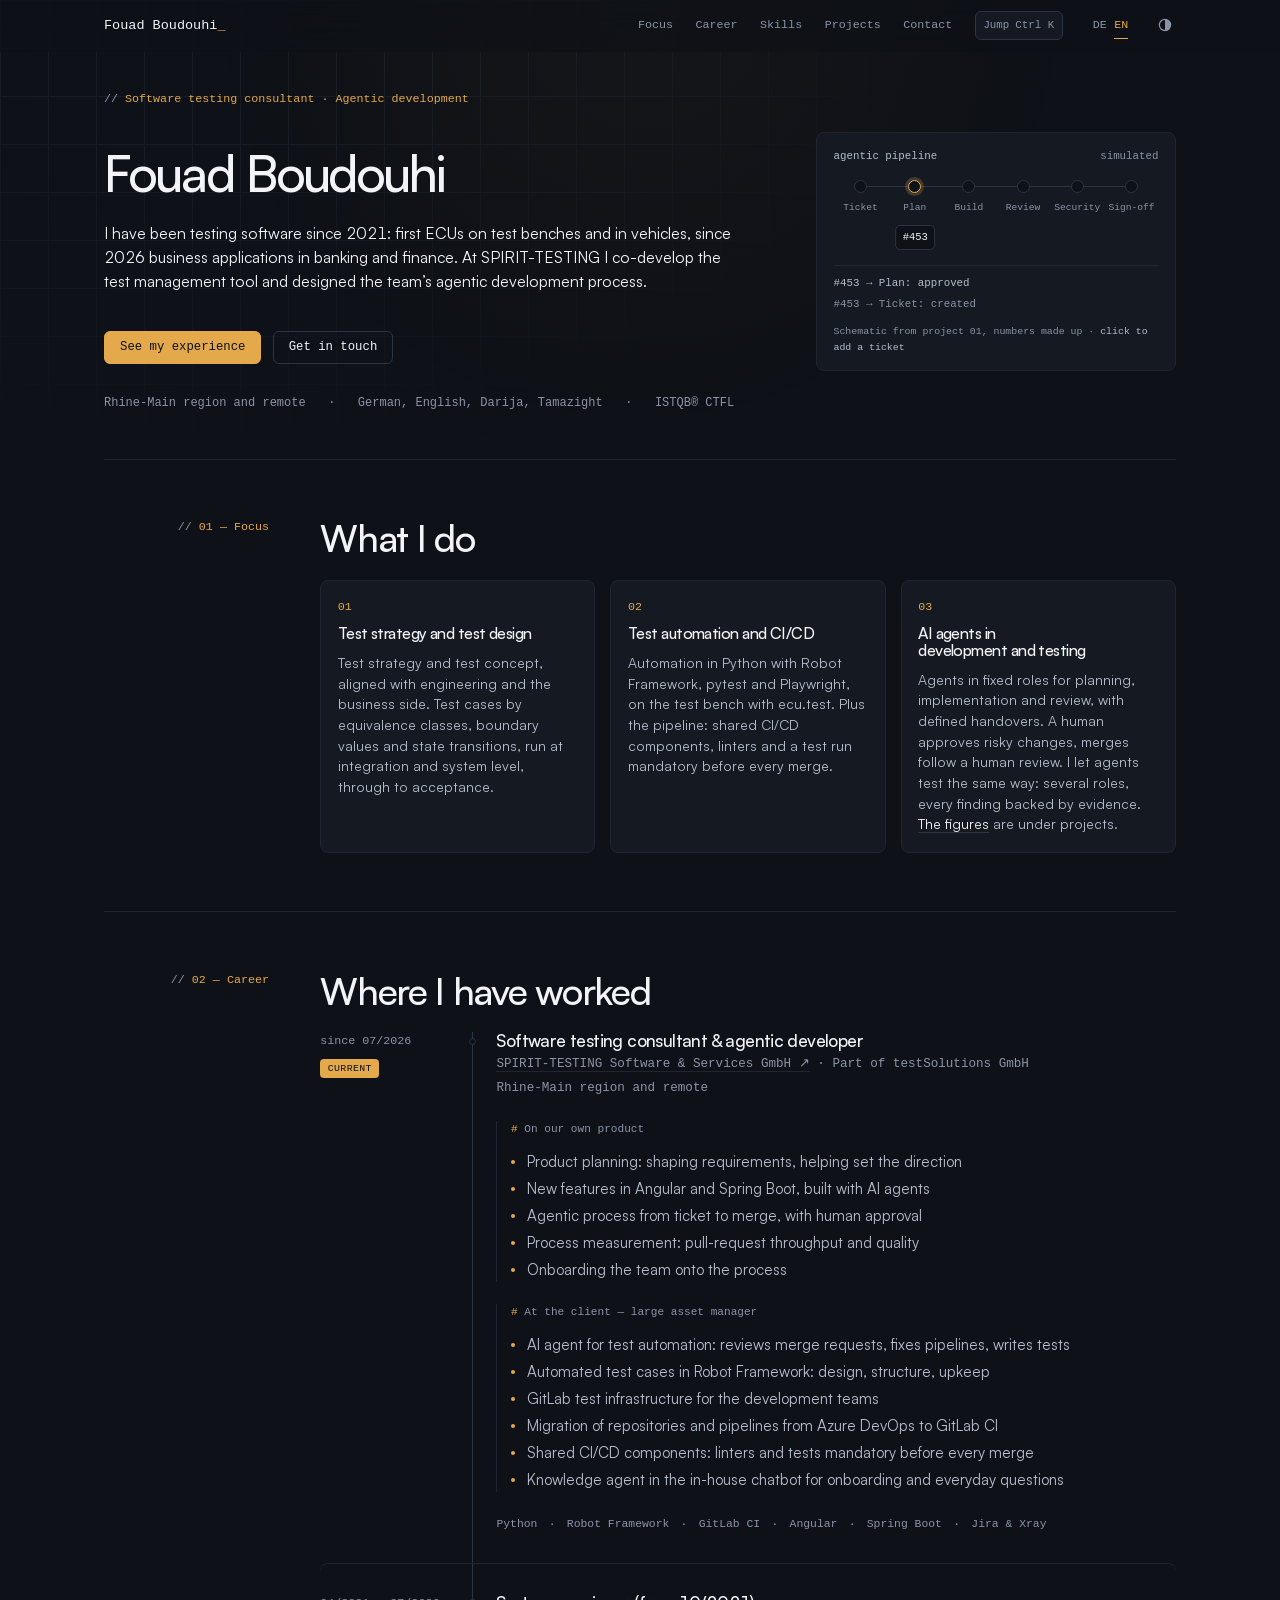
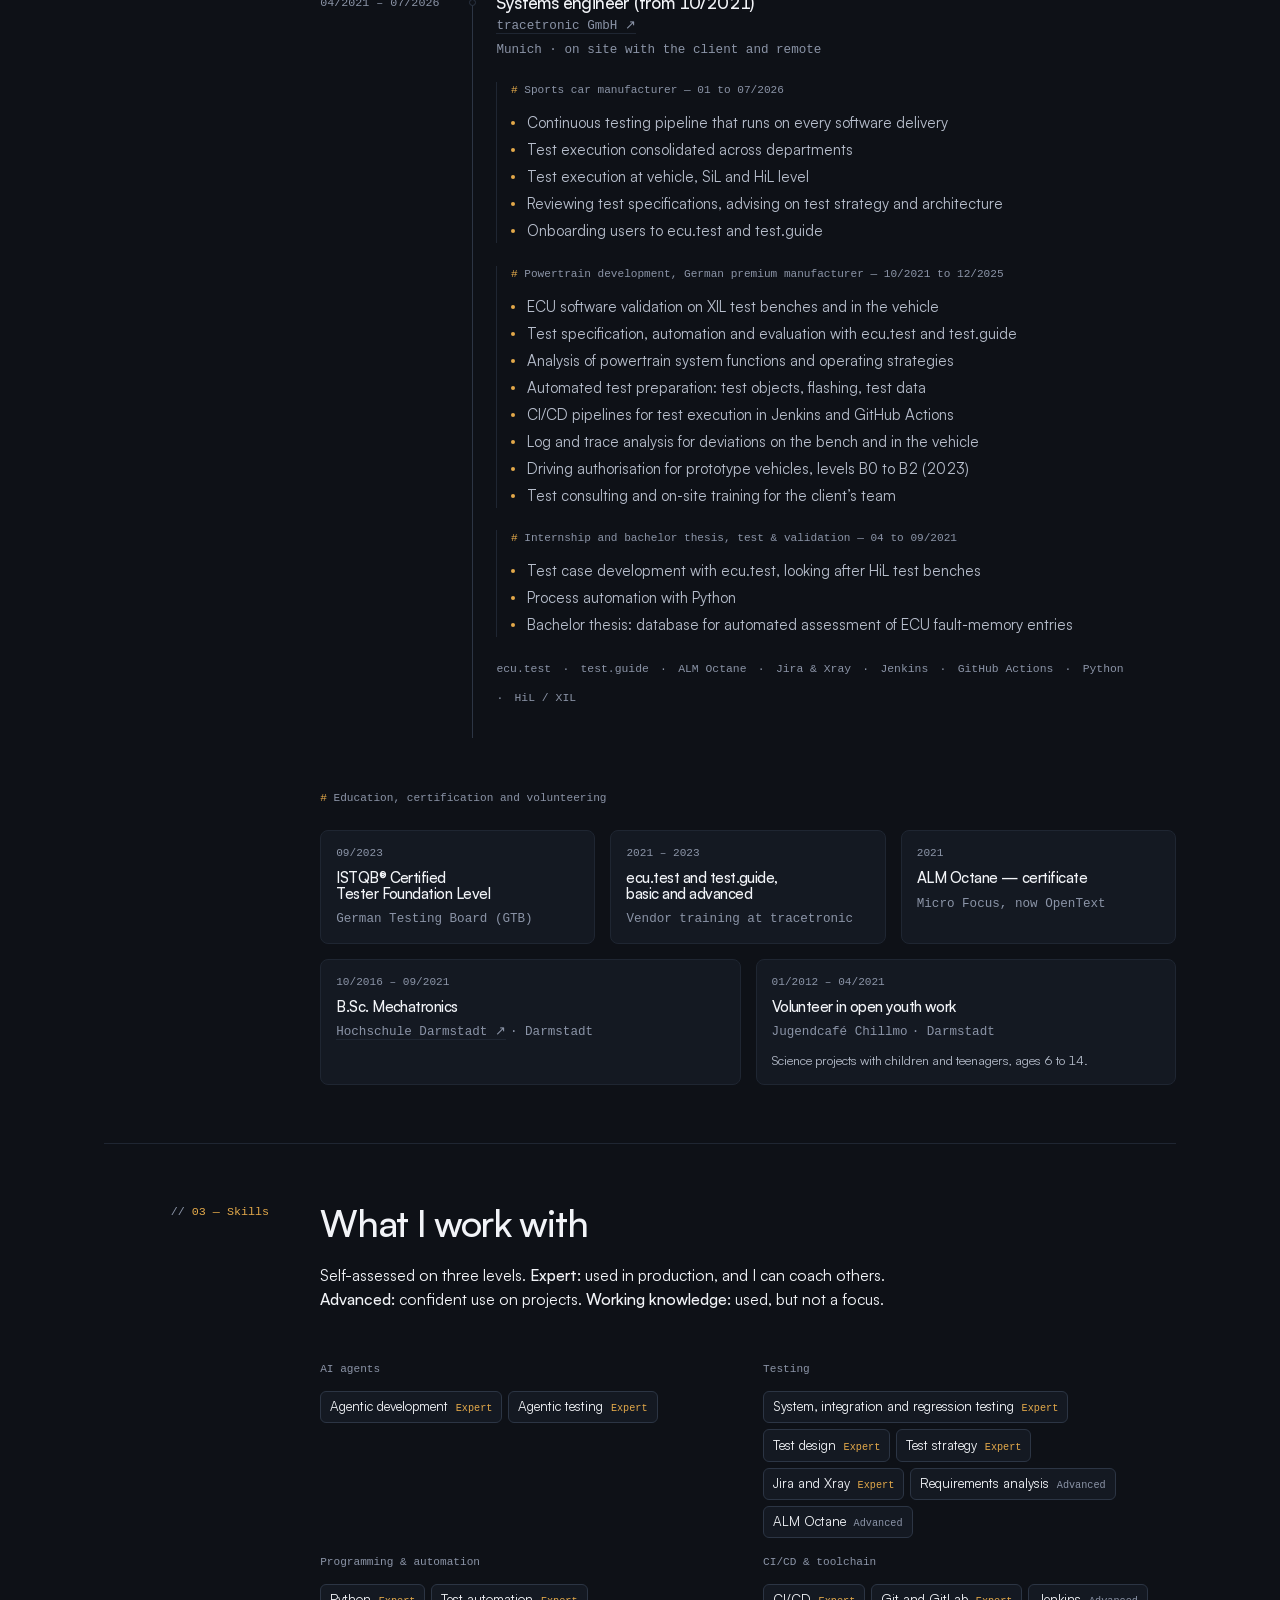
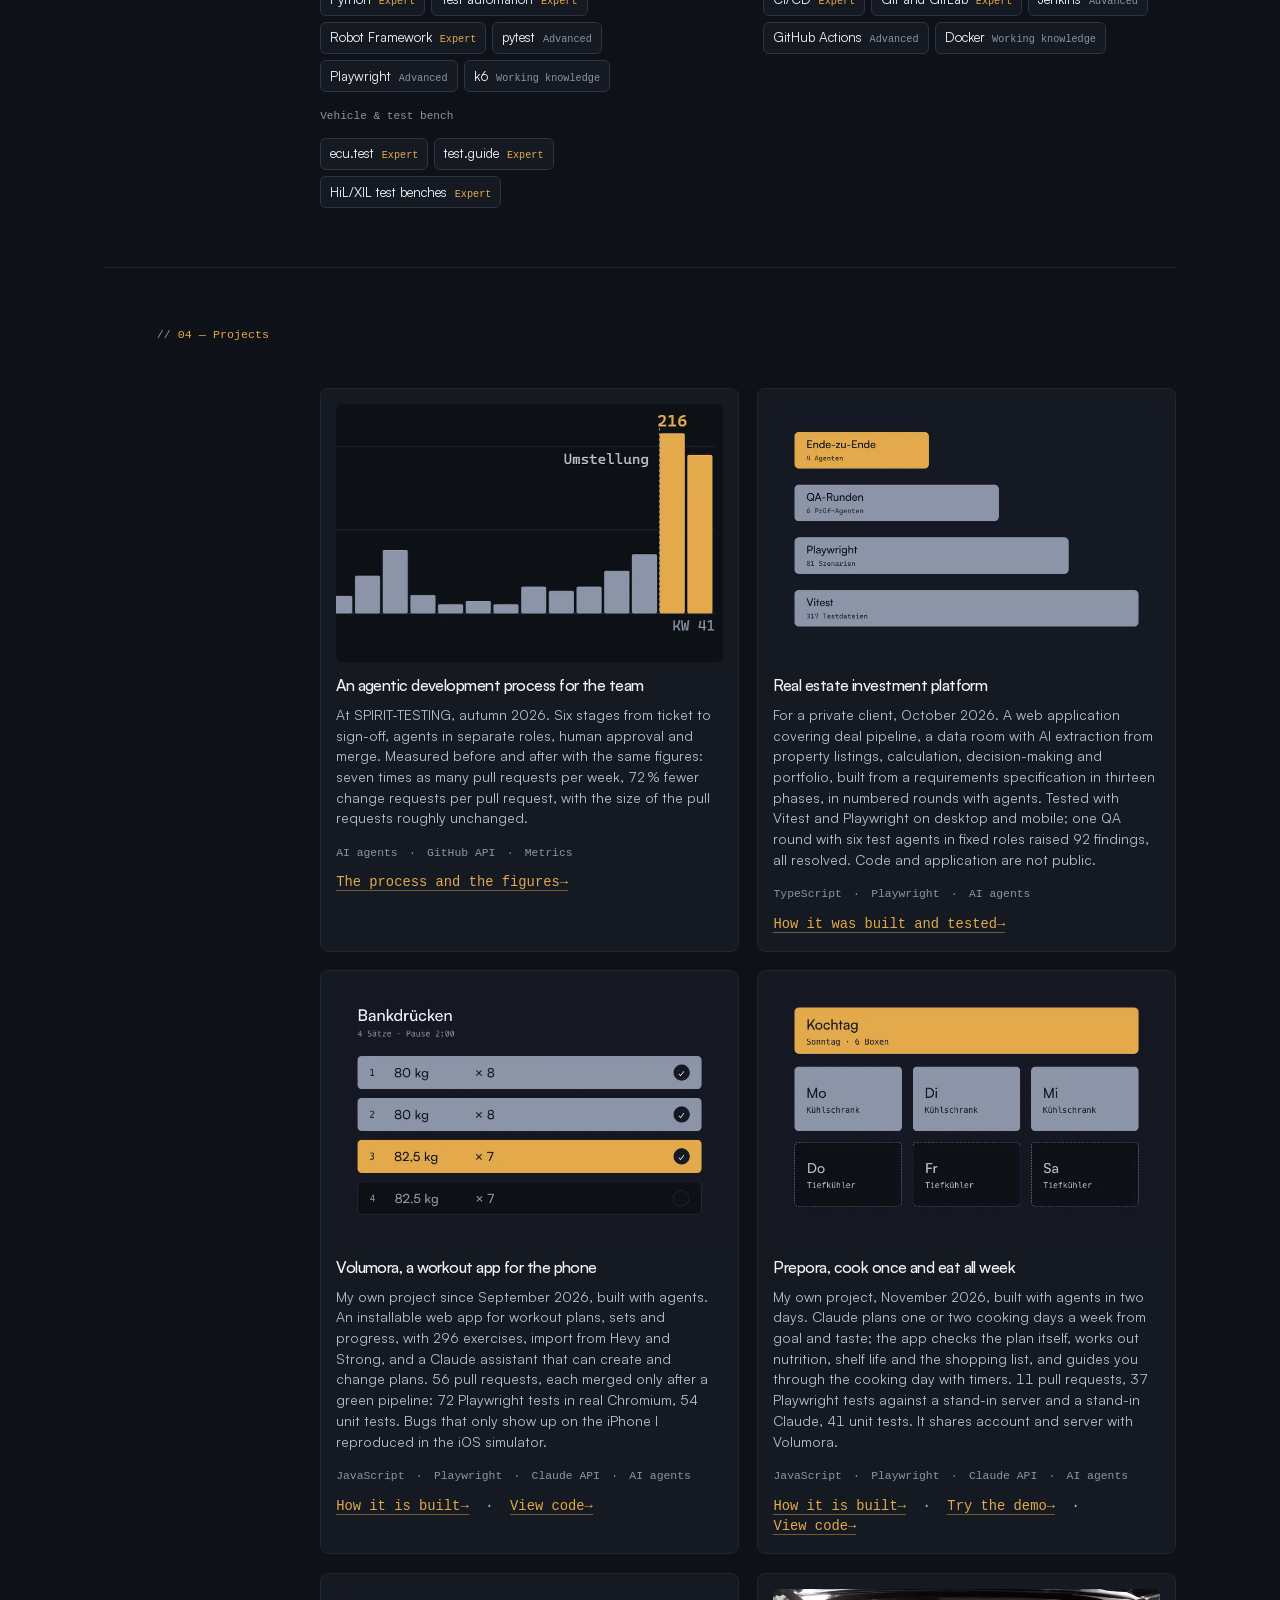
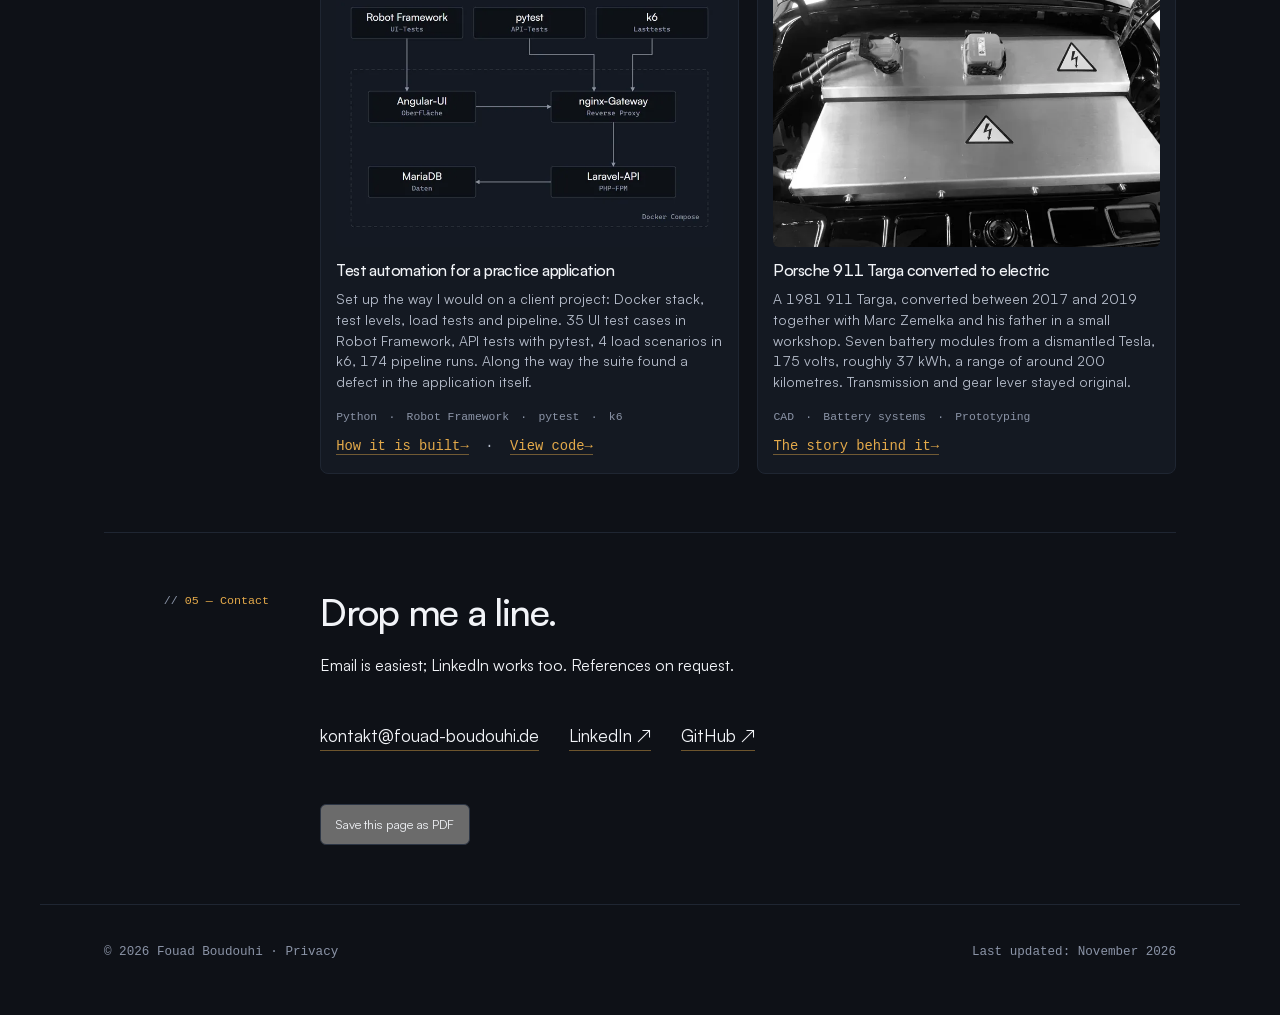
==== commit fdb610b8: "Prepora: Link zur Demo ohne Konto Co-Authored-By: Claude Opus 5.5 <noreply@anthropic.com>" ====
--- a/index.html
+++ b/index.html
@@ -410,7 +410,7 @@
         <p lang="de">Eigenes Projekt, November 2026, in zwei Tagen mit Agenten gebaut. Claude plant aus Ziel und Geschmack ein bis zwei Kochtage pro Woche; die App prüft den Plan selbst nach, rechnet Nährwerte, Haltbarkeit und Einkaufsliste und führt mit Timern durch den Kochtag. 11 Pull Requests, 37 Playwright-Tests gegen einen nachgebauten Server und ein nachgebautes Claude, 41 Unit-Tests. Konto und Server teilt sie sich mit Volumora.</p>
         <p lang="en">My own project, November 2026, built with agents in two days. Claude plans one or two cooking days a week from goal and taste; the app checks the plan itself, works out nutrition, shelf life and the shopping list, and guides you through the cooking day with timers. 11 pull requests, 37 Playwright tests against a stand-in server and a stand-in Claude, 41 unit tests. It shares account and server with Volumora.</p>
         <ul class="tags"><li>JavaScript</li><li>Playwright</li><li>Claude API</li><li><span lang="de">KI-Agenten</span><span lang="en">AI agents</span></li></ul>
-        <p class="projekt__link"><a href="prepora.html"><span lang="de">Wie sie gebaut ist</span><span lang="en">How it is built</span></a> &nbsp;·&nbsp; <a href="https://github.com/fouadboudouhi/prepora" rel="noopener"><span lang="de">Code ansehen</span><span lang="en">View code</span></a></p>
+        <p class="projekt__link"><a href="prepora.html"><span lang="de">Wie sie gebaut ist</span><span lang="en">How it is built</span></a> &nbsp;·&nbsp; <a href="prepora/demo.html"><span lang="de">Demo ausprobieren</span><span lang="en">Try the demo</span></a> &nbsp;·&nbsp; <a href="https://github.com/fouadboudouhi/prepora" rel="noopener"><span lang="de">Code ansehen</span><span lang="en">View code</span></a></p>
         </div>
       </article>
 
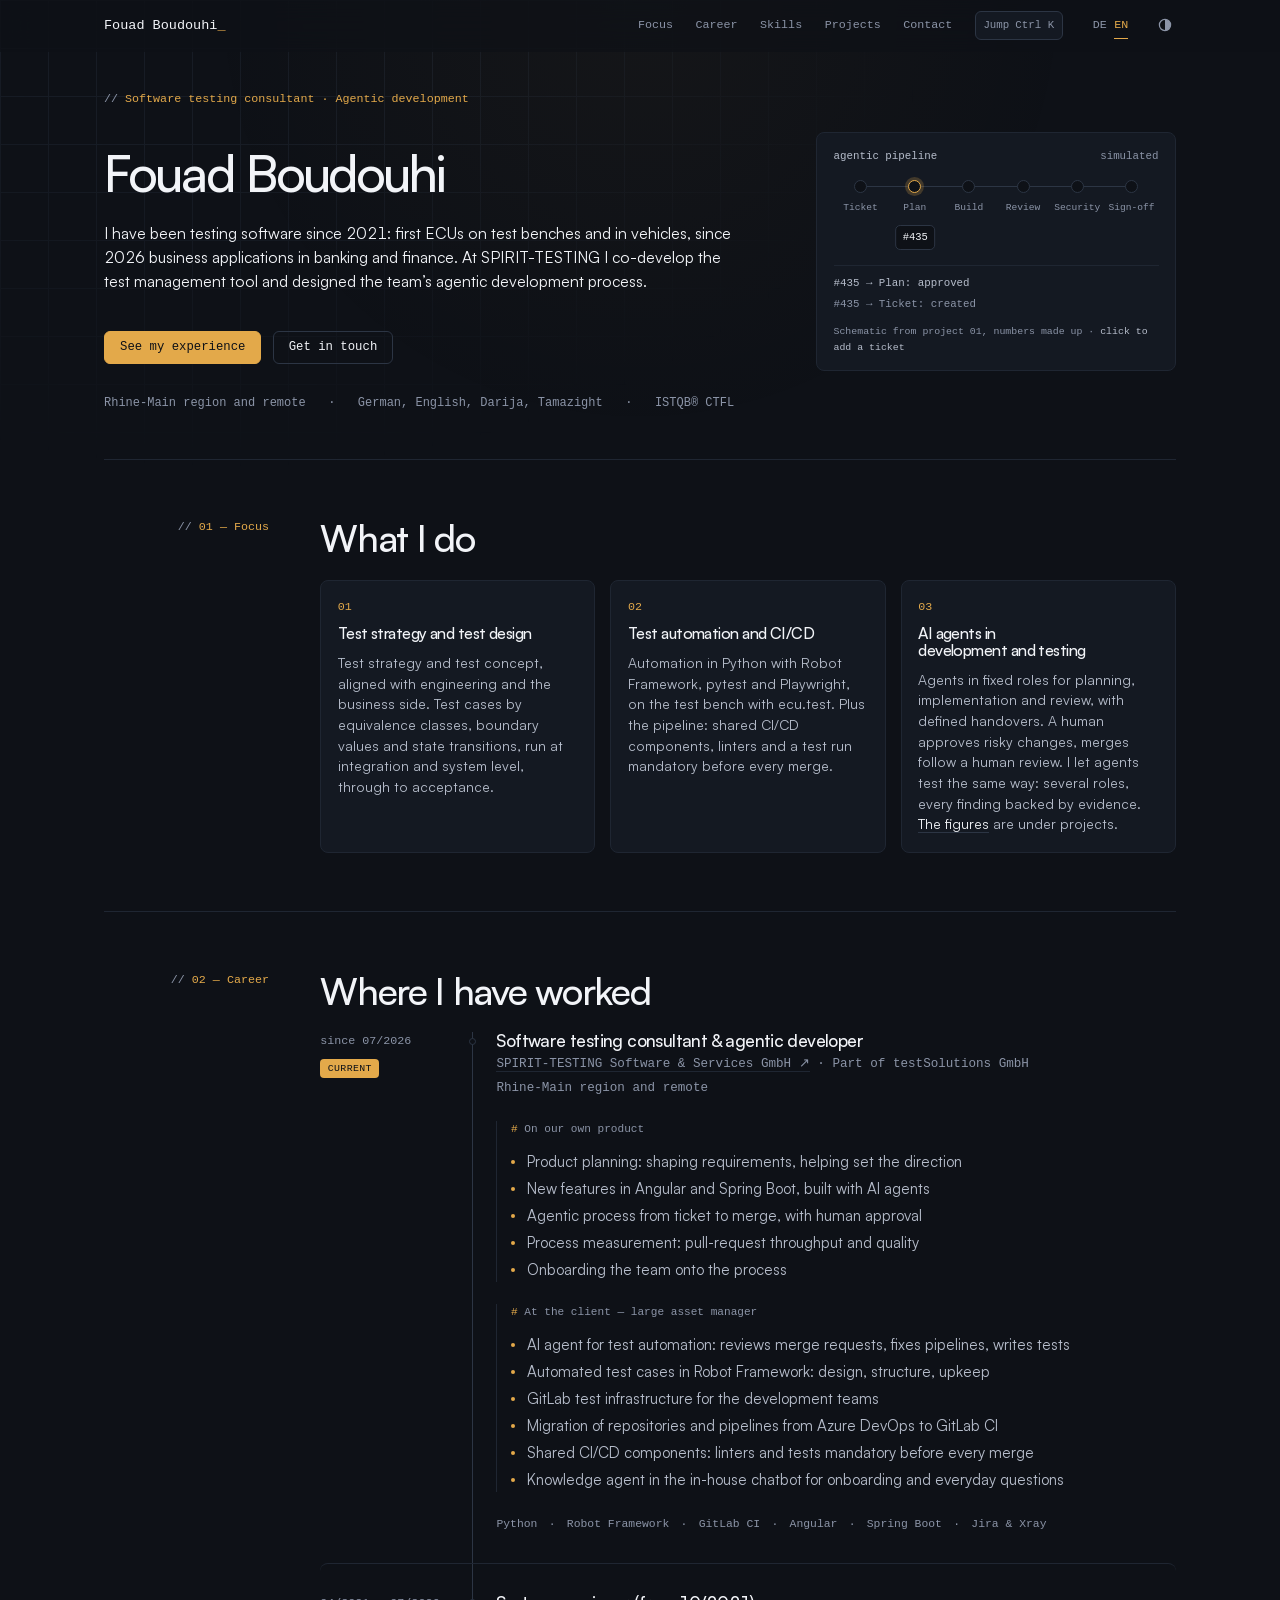
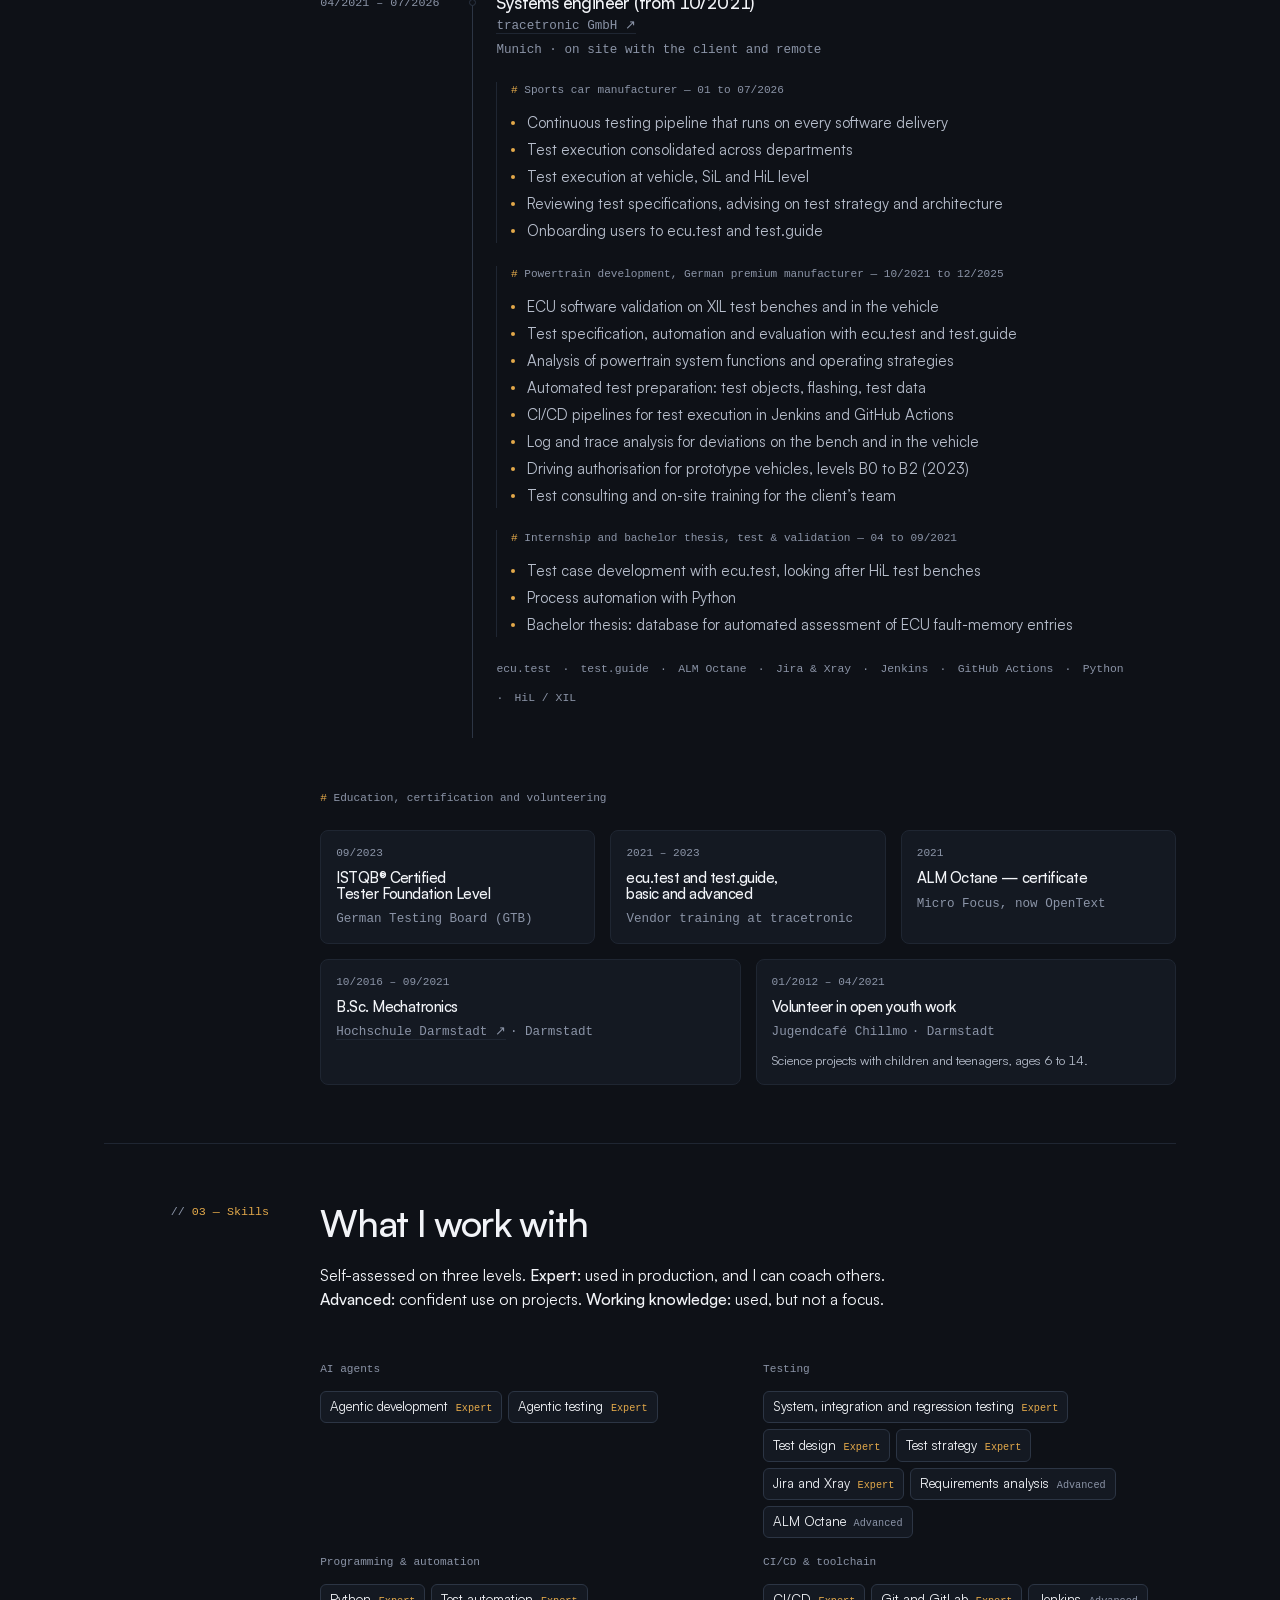
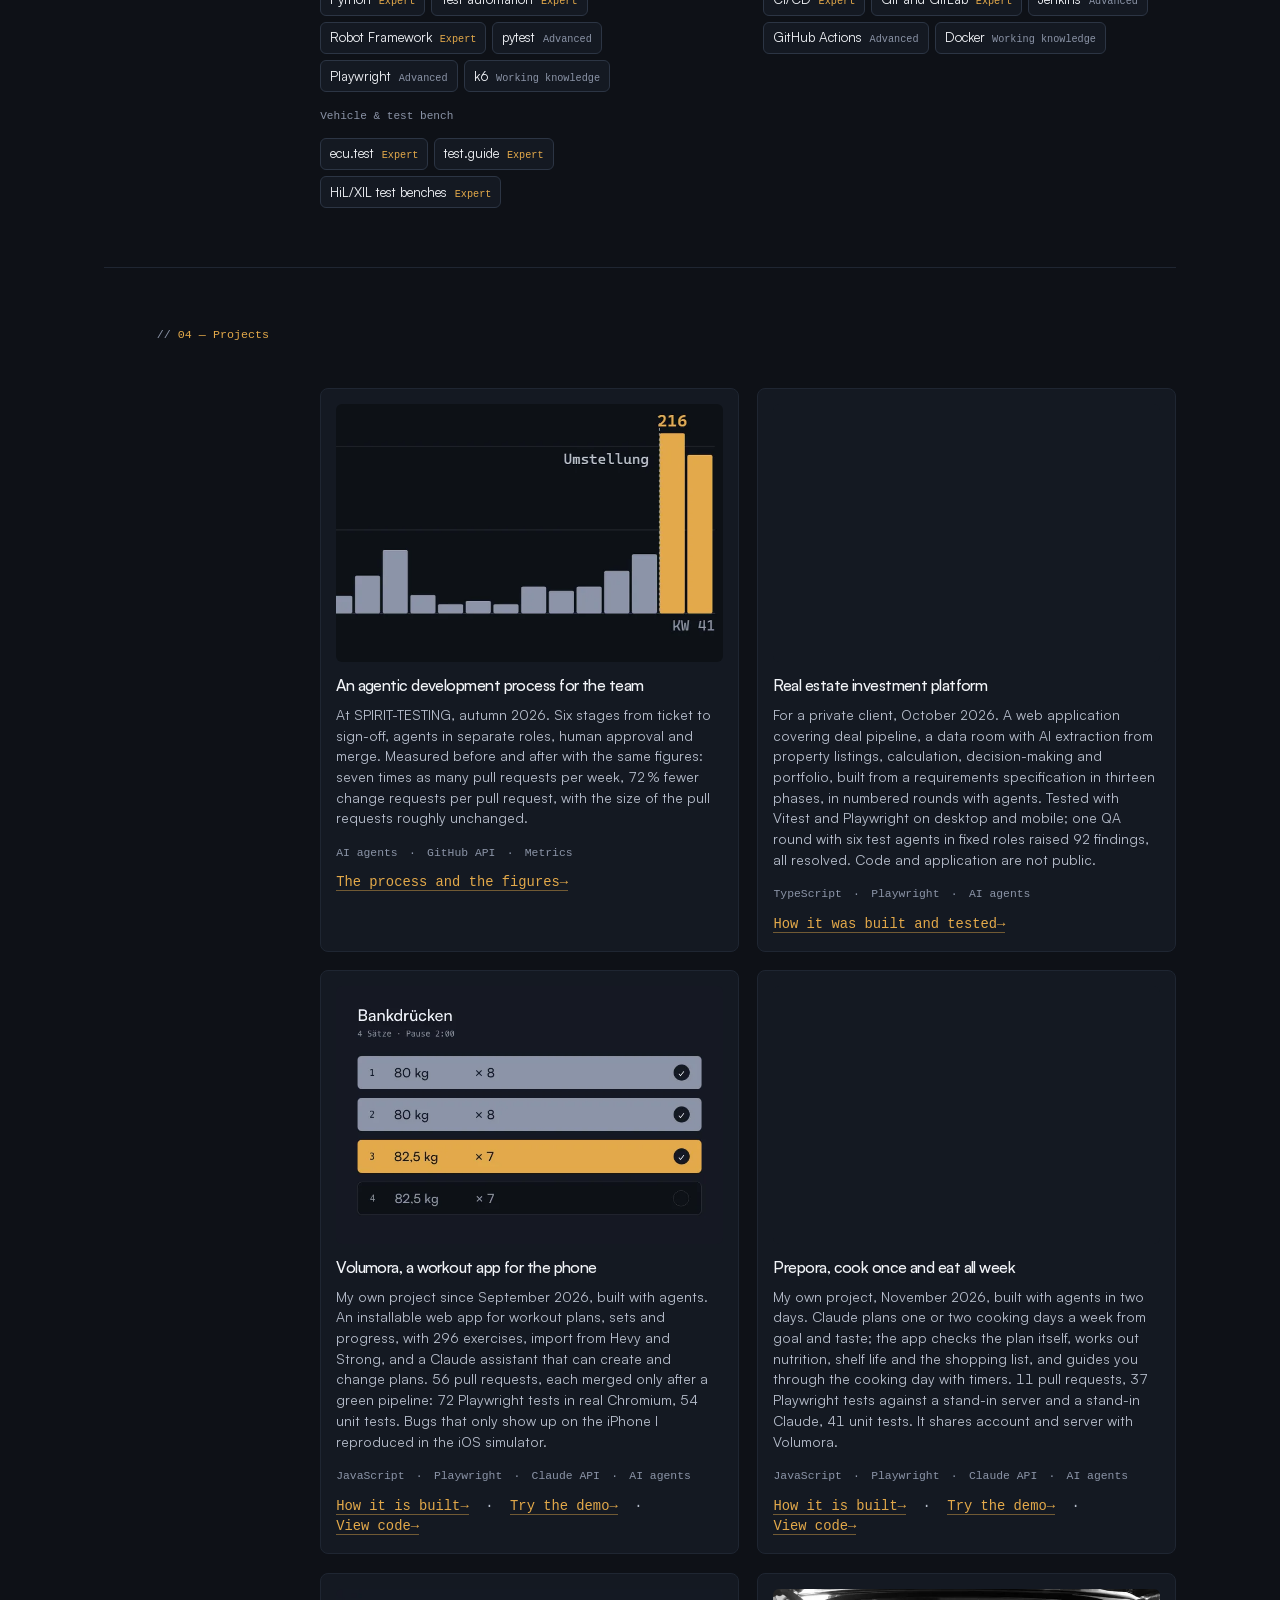
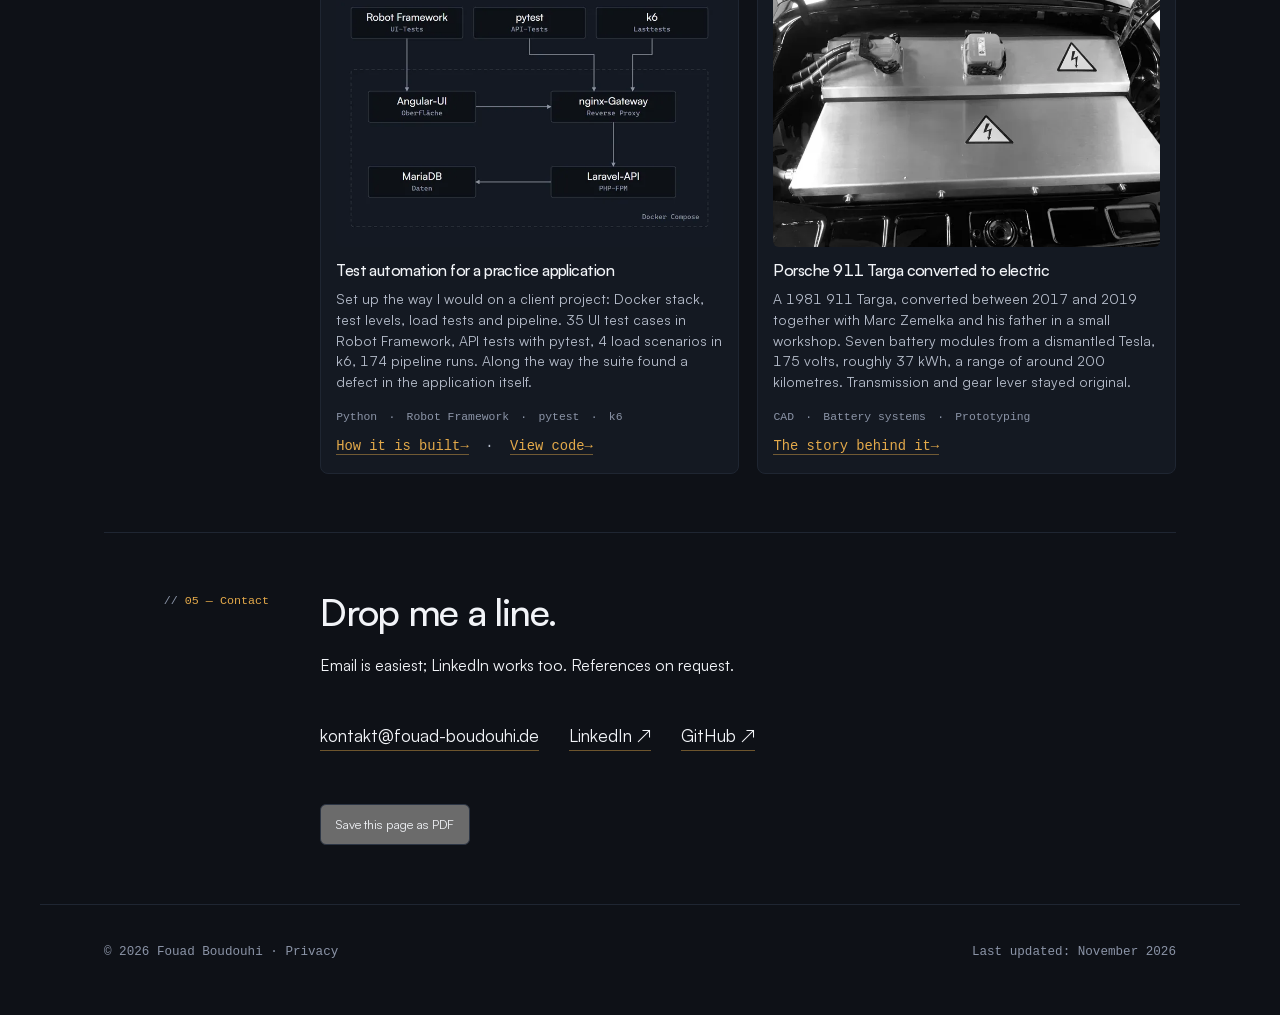
==== commit c3dbeaae: "Volumora: Link zur Demo ohne Konto Co-Authored-By: Claude Opus 5.5 <noreply@anthropic.com>" ====
--- a/index.html
+++ b/index.html
@@ -399,7 +399,7 @@
         <p lang="de">Eigenes Projekt seit September 2026, mit Agenten gebaut. Eine installierbare Web-App für Trainingspläne, Sätze und Fortschritt, mit 296 Übungen, Import aus Hevy und Strong und einem Claude-Assistenten, der Pläne anlegen und ändern kann. 56 Pull Requests, jeder erst nach grüner Pipeline gemergt: 72 Playwright-Tests in echtem Chromium, 54 Unit-Tests. Fehler, die nur auf dem iPhone auftreten, habe ich im iOS-Simulator nachgestellt.</p>
         <p lang="en">My own project since September 2026, built with agents. An installable web app for workout plans, sets and progress, with 296 exercises, import from Hevy and Strong, and a Claude assistant that can create and change plans. 56 pull requests, each merged only after a green pipeline: 72 Playwright tests in real Chromium, 54 unit tests. Bugs that only show up on the iPhone I reproduced in the iOS simulator.</p>
         <ul class="tags"><li>JavaScript</li><li>Playwright</li><li>Claude API</li><li><span lang="de">KI-Agenten</span><span lang="en">AI agents</span></li></ul>
-        <p class="projekt__link"><a href="volumora.html"><span lang="de">Wie sie gebaut ist</span><span lang="en">How it is built</span></a> &nbsp;·&nbsp; <a href="https://github.com/fouadboudouhi/volumora" rel="noopener"><span lang="de">Code ansehen</span><span lang="en">View code</span></a></p>
+        <p class="projekt__link"><a href="volumora.html"><span lang="de">Wie sie gebaut ist</span><span lang="en">How it is built</span></a> &nbsp;·&nbsp; <a href="volumora/demo.html"><span lang="de">Demo ausprobieren</span><span lang="en">Try the demo</span></a> &nbsp;·&nbsp; <a href="https://github.com/fouadboudouhi/volumora" rel="noopener"><span lang="de">Code ansehen</span><span lang="en">View code</span></a></p>
         </div>
       </article>
 
